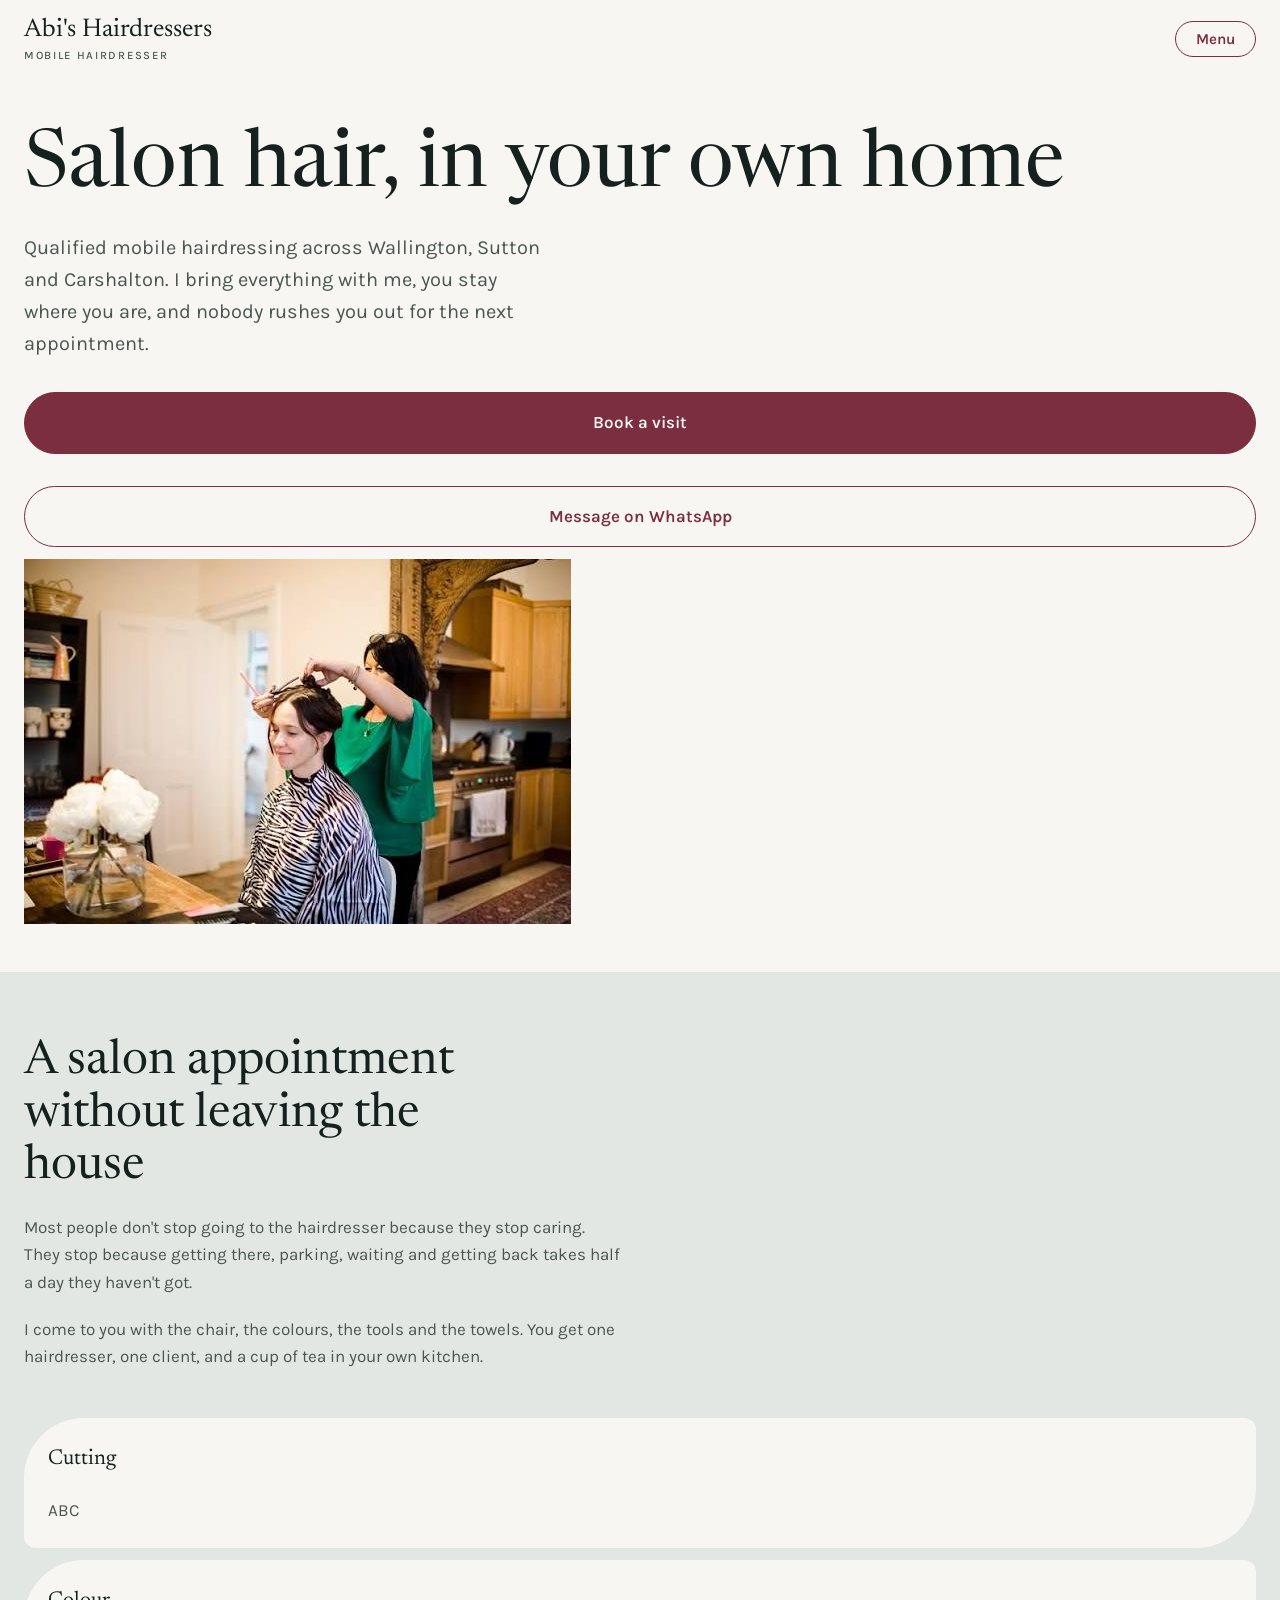
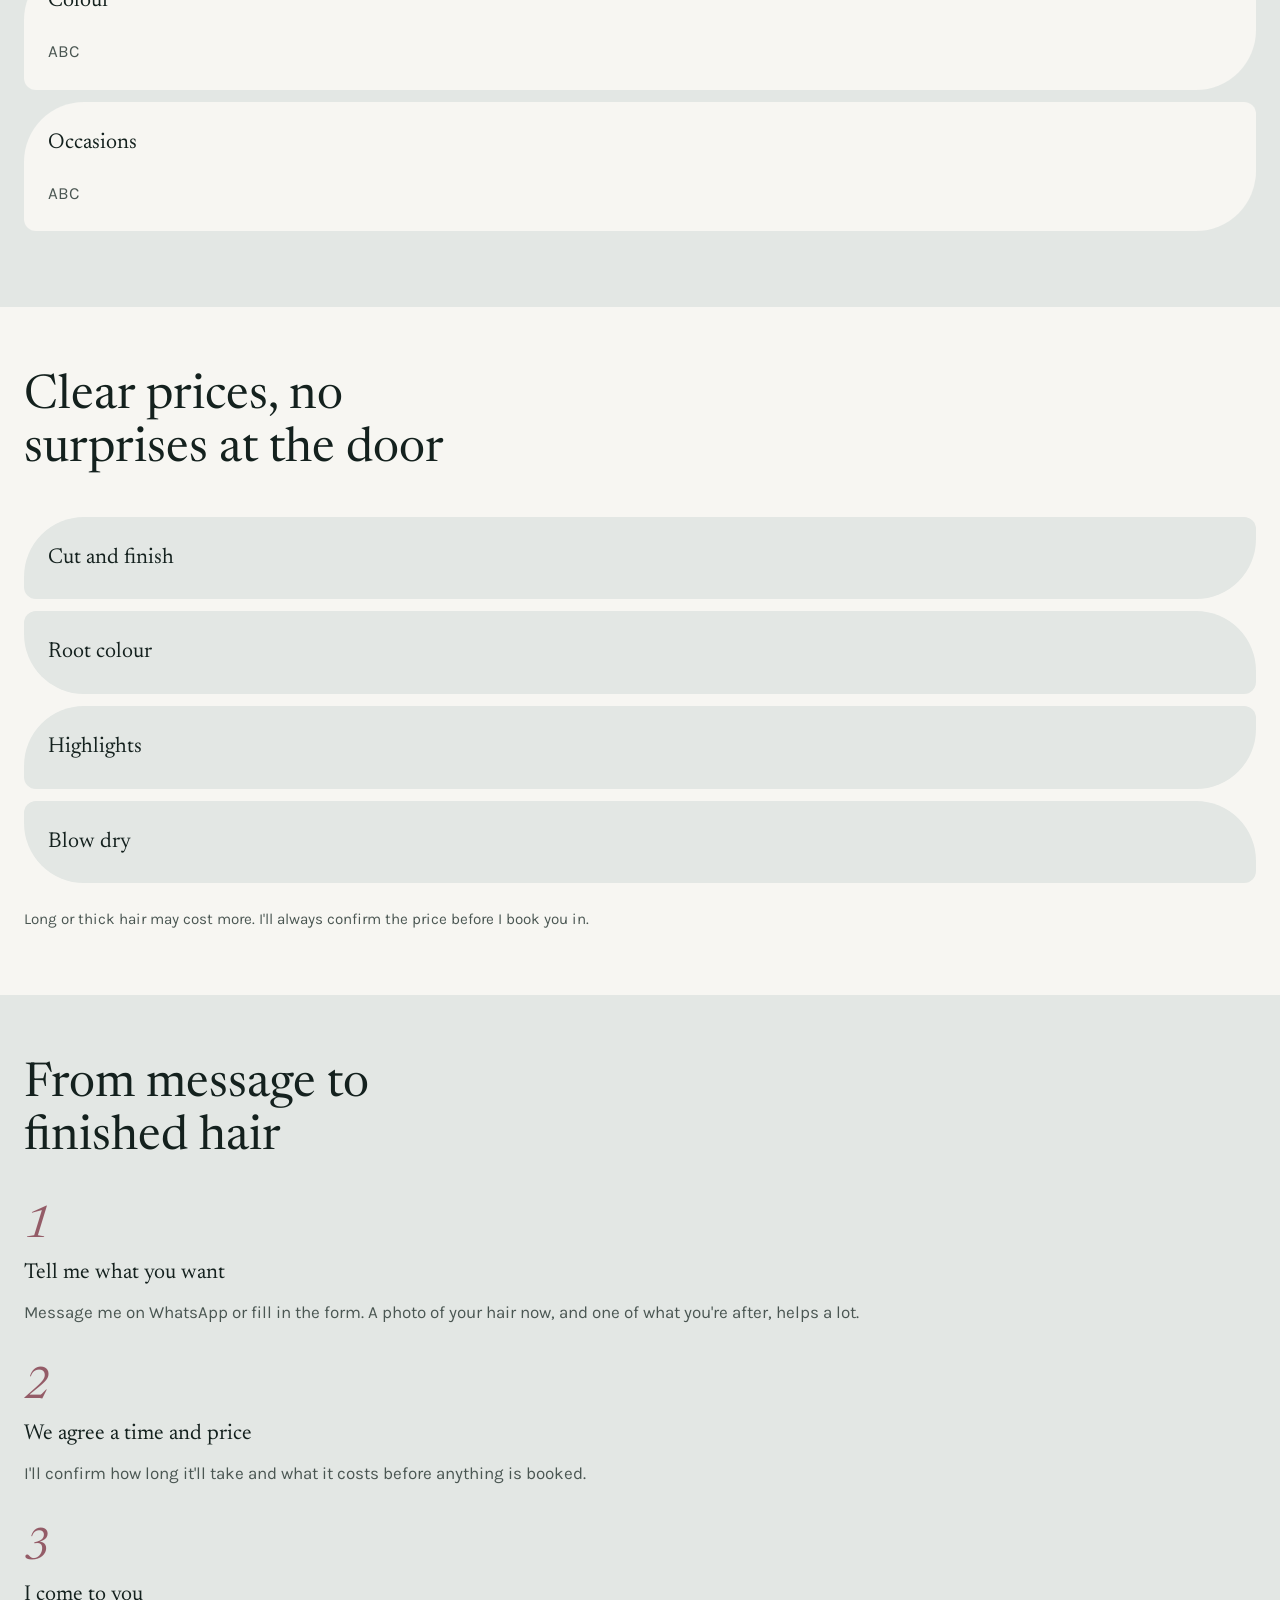
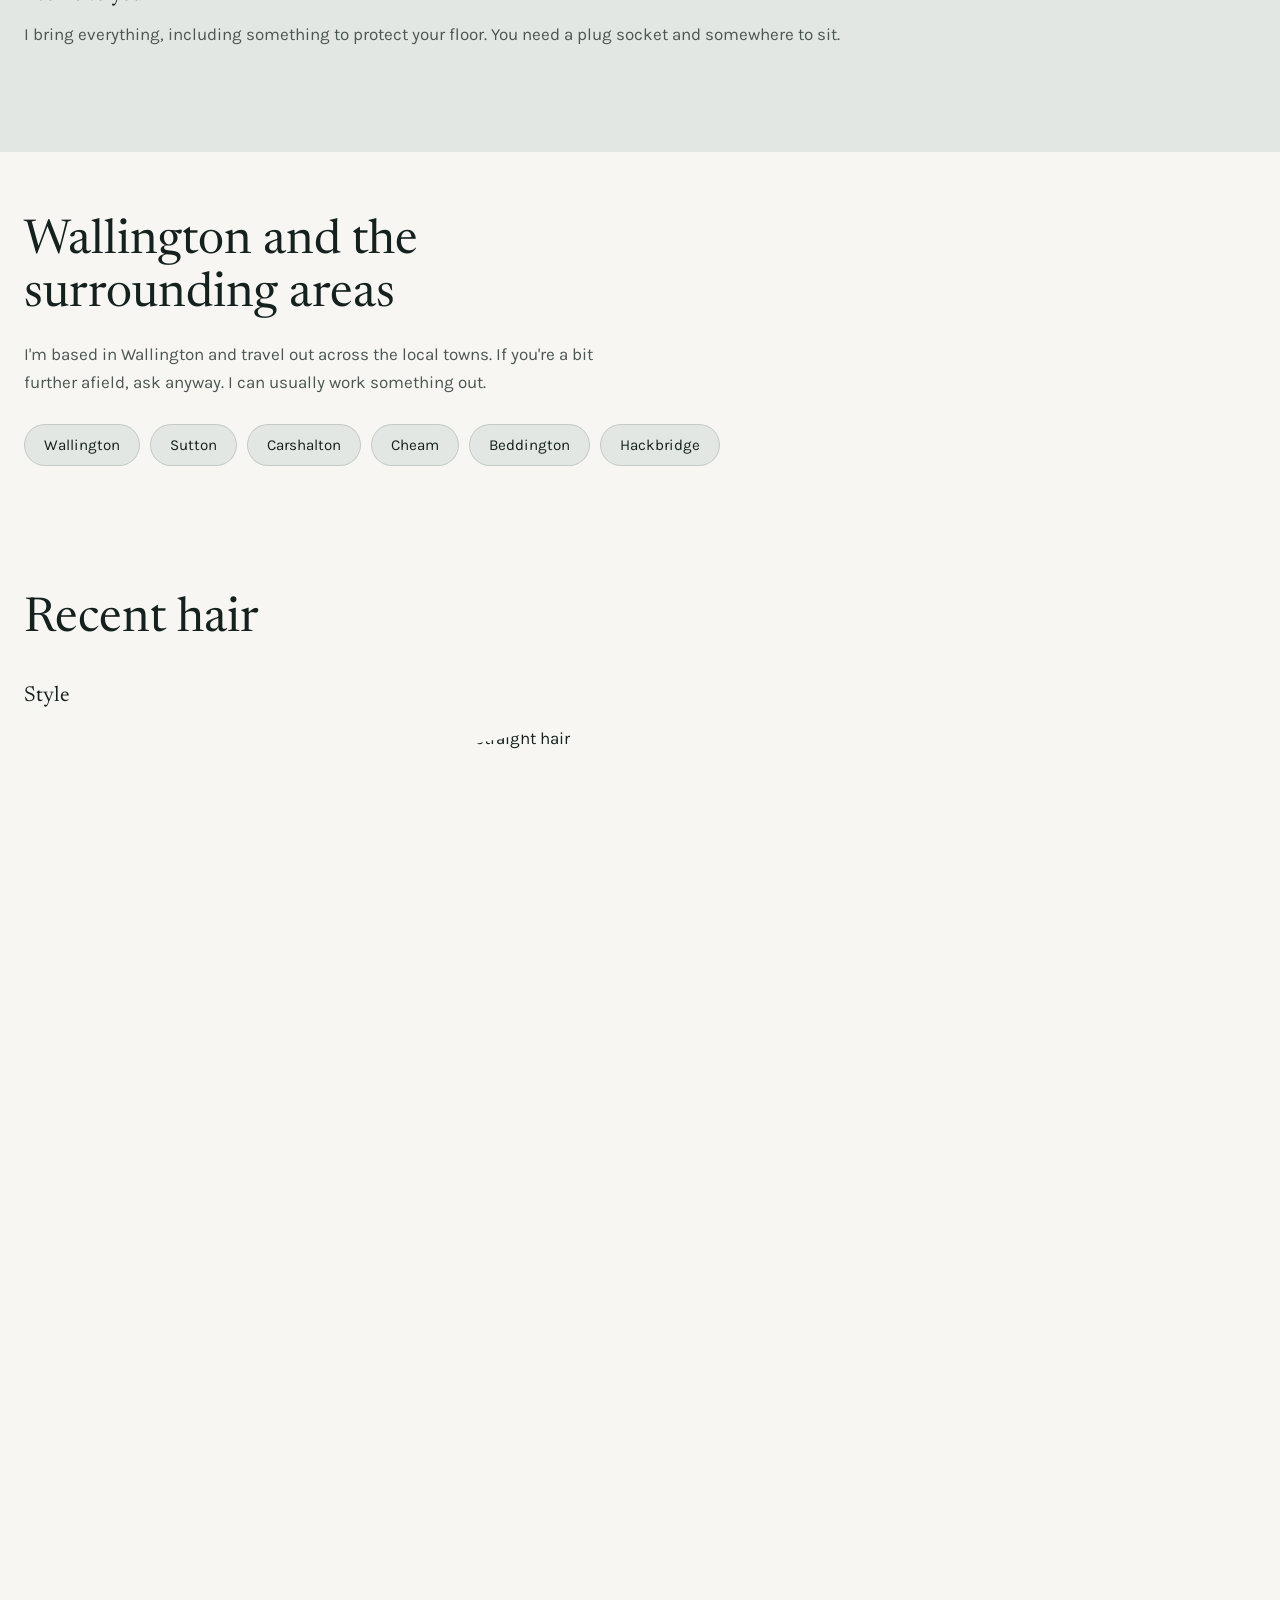
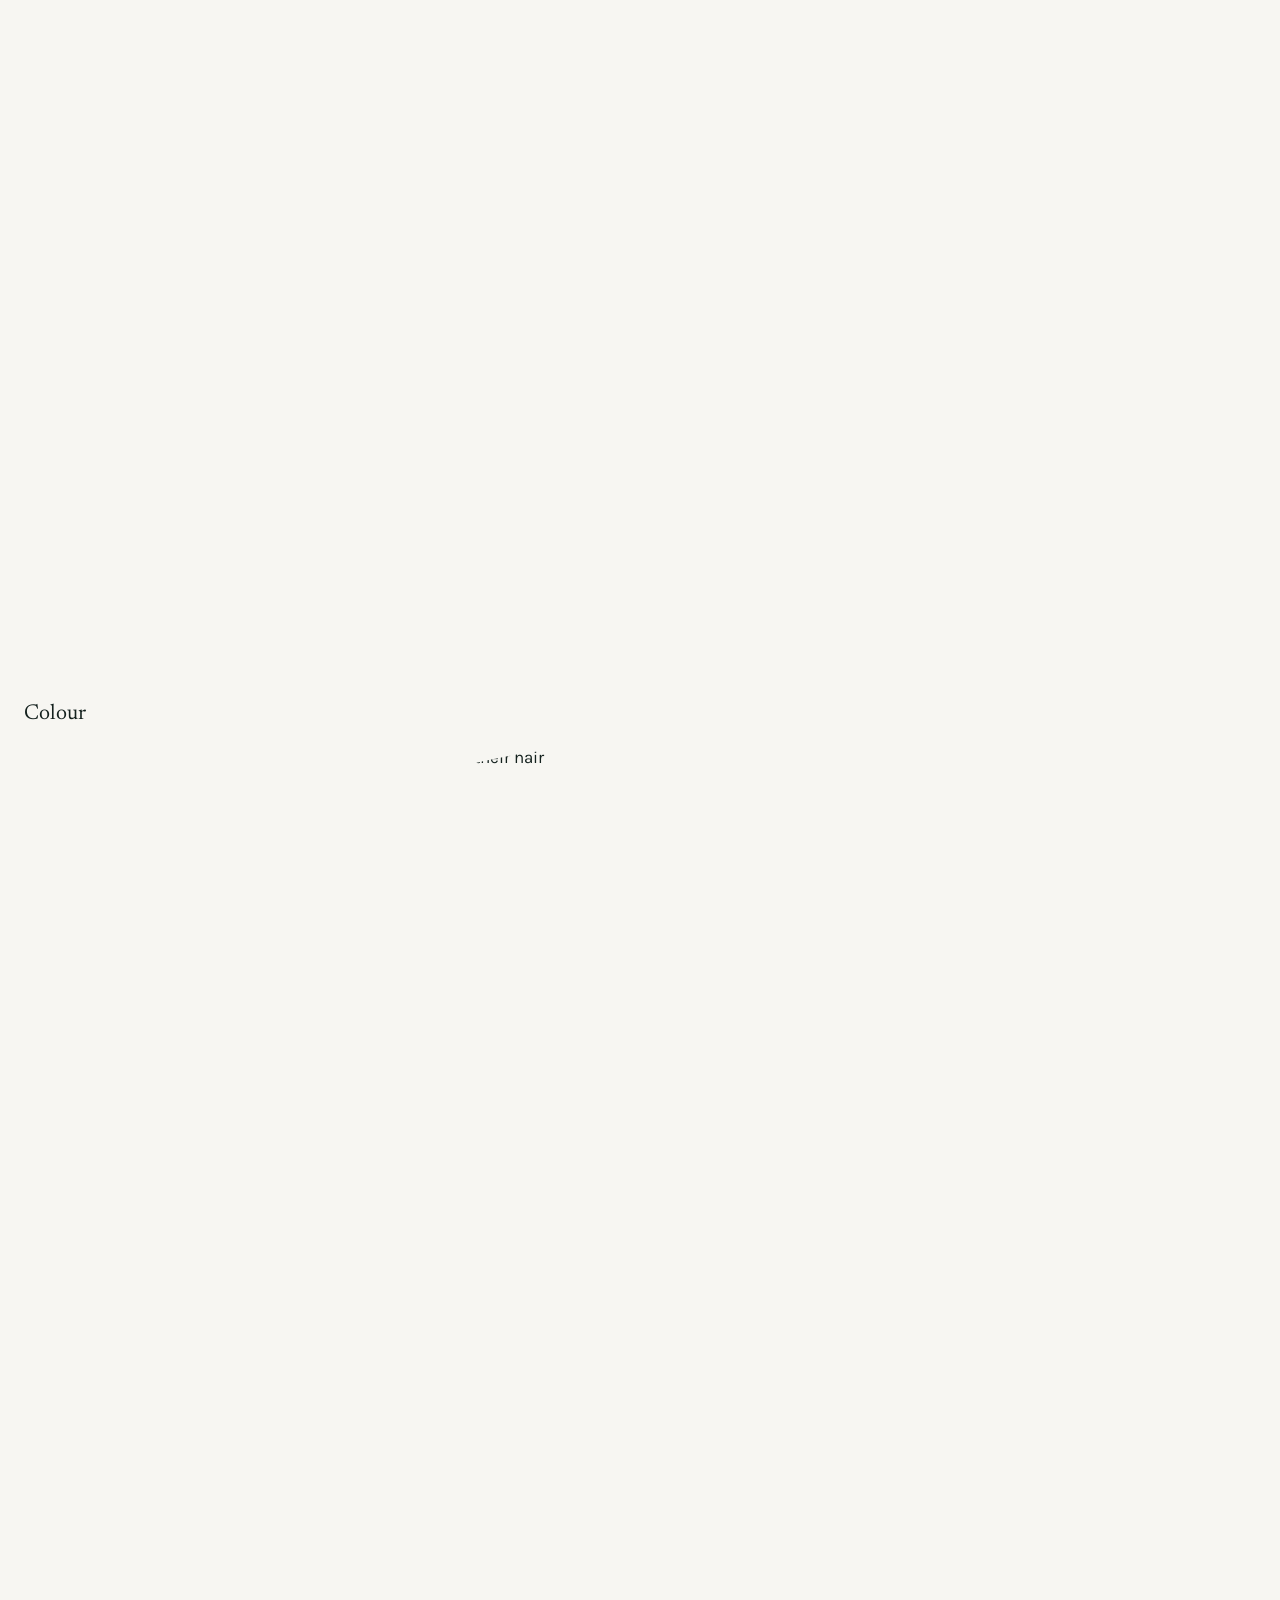
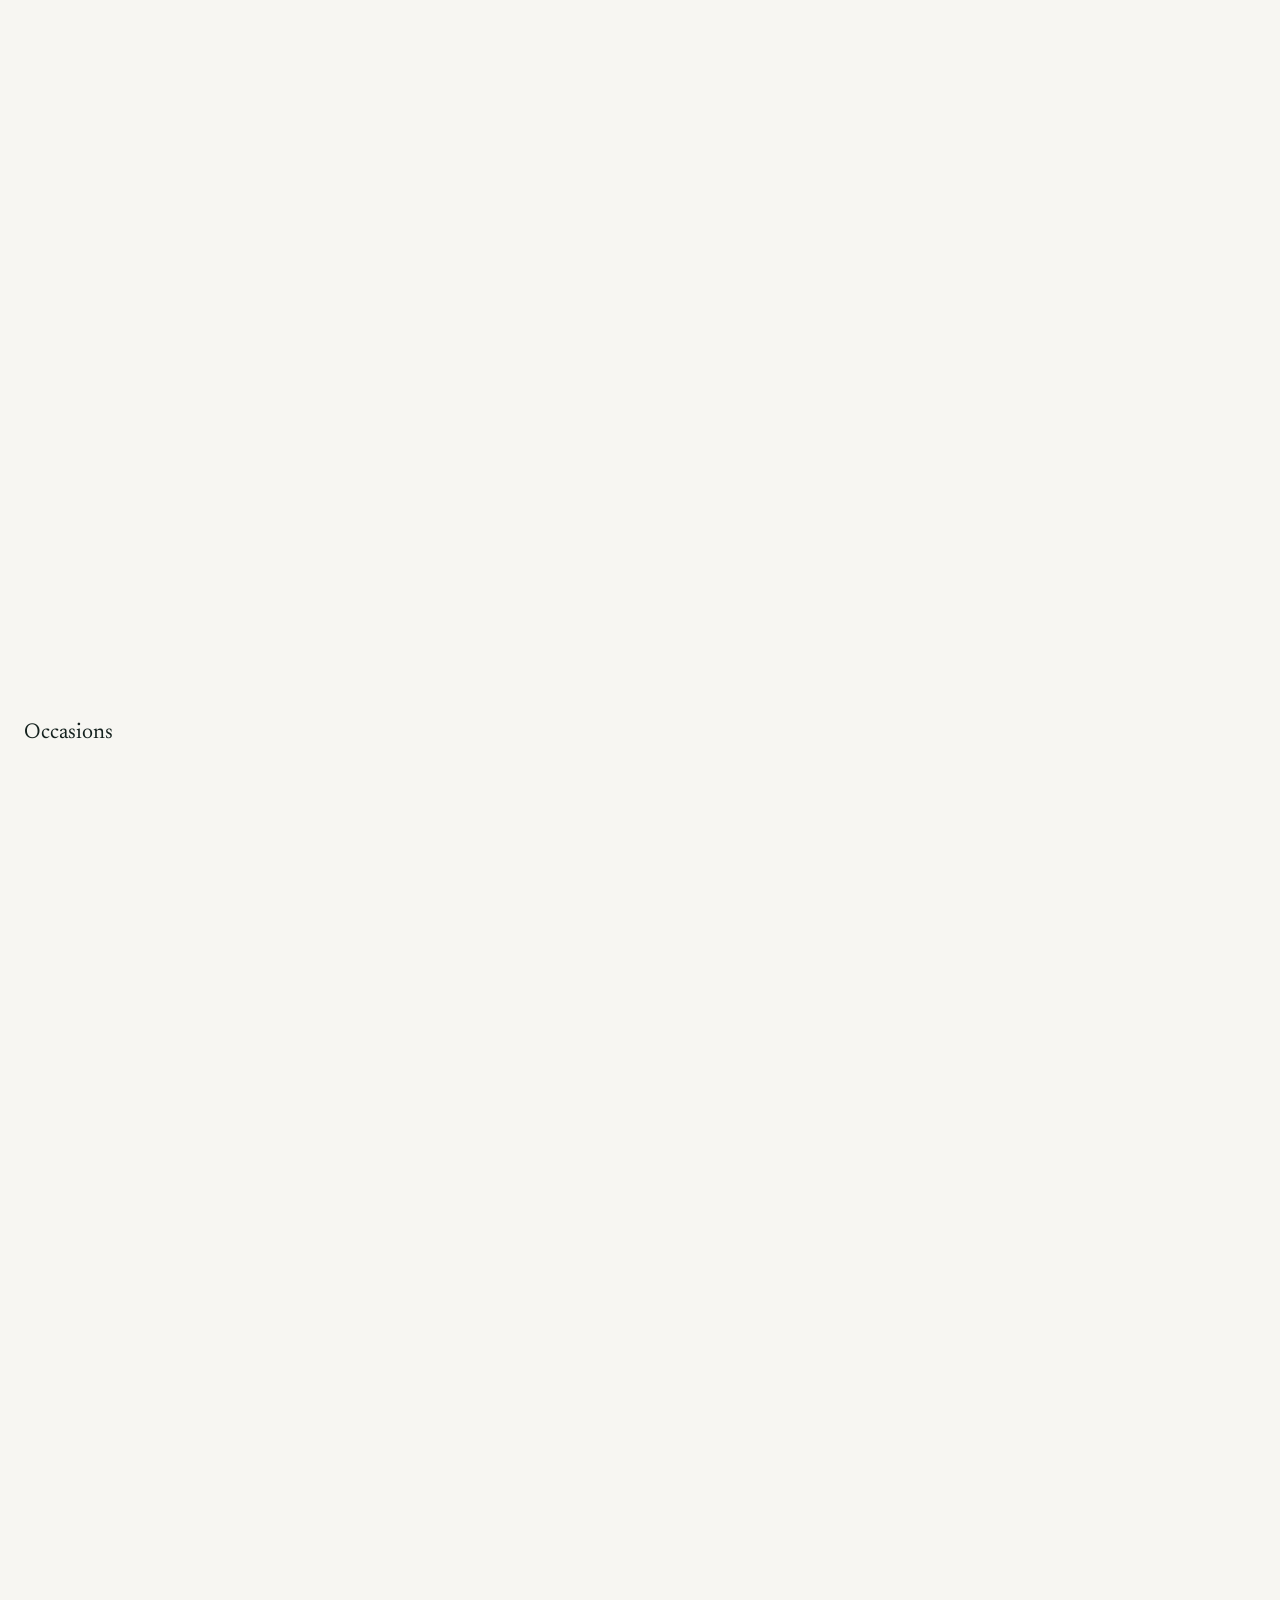
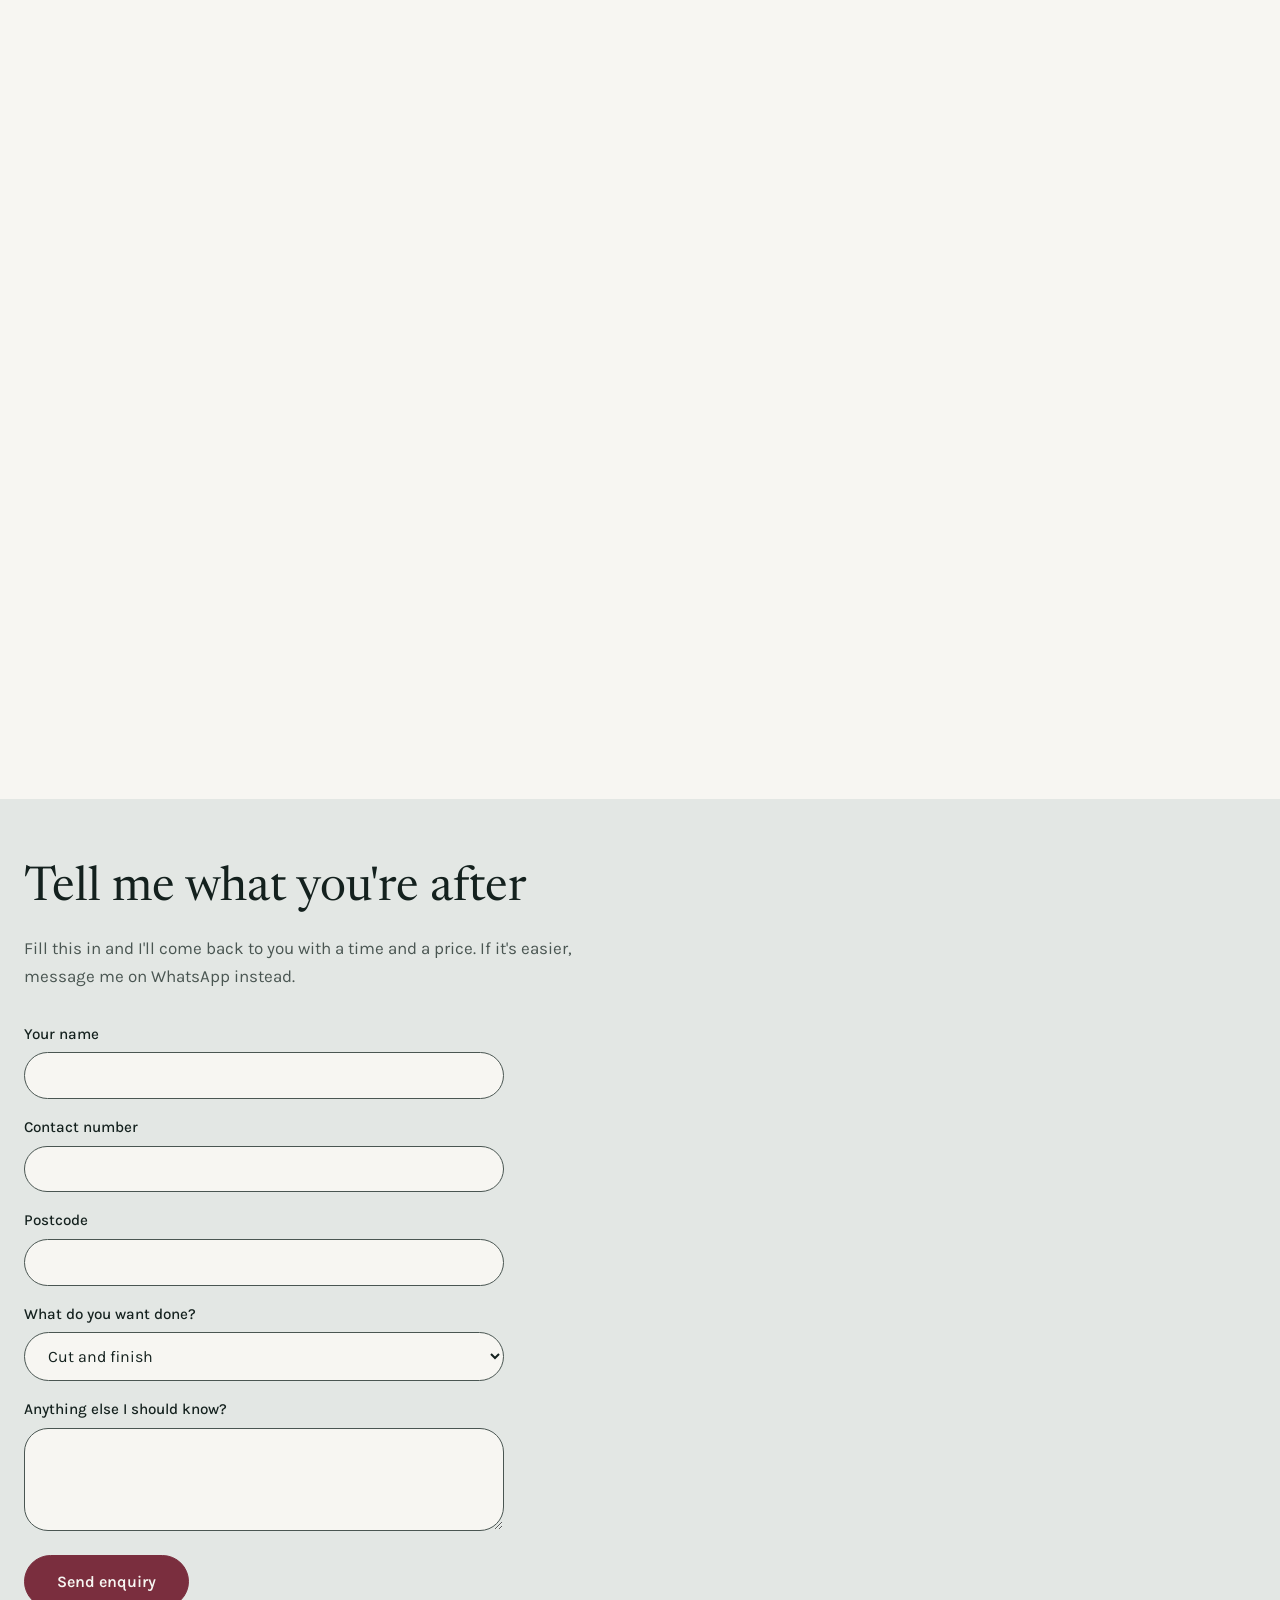
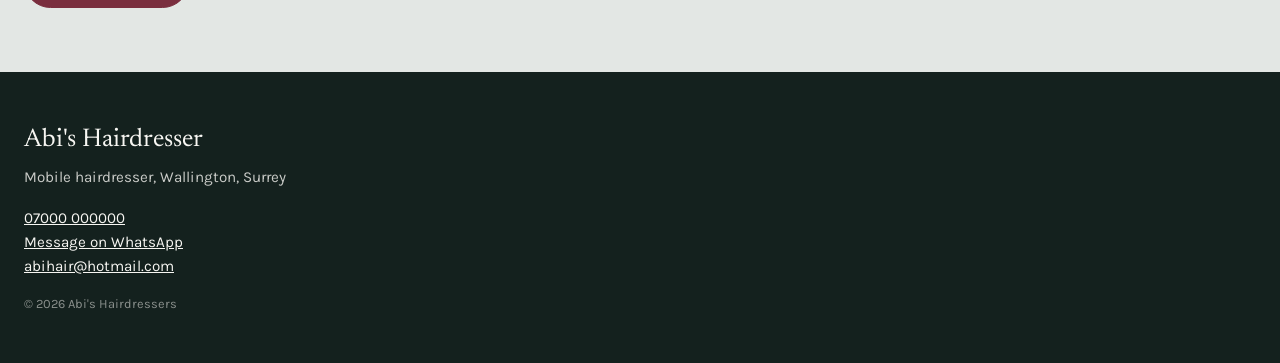
==== index.html @ f223dfb7 "Pic Test" ====
<!DOCTYPE html>
<html lang="en-GB">

<head>
    <meta charset="UTF-8">
    <meta name="viewport" content="width=device-width, initial-scale=1">
    <title>Mobile Hairdresser in Wallington & Sutton | Abi's Hairdressers</title>
    <meta name="description"
        content="Abi's Hairdressers, a local mobile hairdresser that covers Wallington, Sutton and the surrounding areas. Focusing on women's hair of all ages for all occasions">
    <link rel="preconnect" href="https://fonts.googleapis.com">
    <link rel="preconnect" href="https://fonts.gstatic.com" crossorigin>
    <link
        href="https://fonts.googleapis.com/css2?family=Newsreader:ital,opsz,wght@0,6..72,300;0,6..72,400;0,6..72,500;1,6..72,300&family=Karla:wght@400;500;600&display=swap"
        rel="stylesheet">
    <link rel="stylesheet" href="styles.css">

</head>

<body id="top">
    <a href="#main" class="dodgelink">Skip to content</a>
    <header>

        <a class="ahl" href="#top">Abi's Hairdressers <span>Mobile Hairdresser</span></a>

        <button id="menuBtn" aria-expanded="false" aria-controls="panel">Menu</button>

        <nav id="panel" aria-label="Main">
            <button id="closeBtn">Close</button>
            <ul>
                <li><a href="#what">What I do</a></li>
                <li><a href="#price">Price</a></li>
                <li><a href="#how">How it works</a></li>
                <li><a href="#area">Where I cover</a></li>
                <li><a href="#gallery">My work</a></li>
                <li><a href="#visit">Book a visit</a></li>
            </ul>
        </nav>



    </header>
    <main id="main">

        <section id="hero">
            <h1>Salon hair, in your own home</h1>
            <p>Qualified mobile hairdressing across Wallington, Sutton and Carshalton. I bring everything with me, you
                stay where you are, and nobody rushes you out for the next appointment.</p>

            <a class="btn visit" href="#visit">Book a visit</a>
            <a class="btn wa" href="https://wa.me/447000000000">Message on WhatsApp</a>

            <img src="abicut.jpeg.jfif" alt="abi cutting a young ladies hair for her birthday">
        </section>

        <section id="what">
            <h2>A salon appointment without leaving the house</h2>
            <p>Most people don't stop going to the hairdresser because they stop caring. They stop because getting
                there, parking, waiting and getting back takes half a day they haven't got.</p>
            <p>I come to you with the chair, the colours, the tools and the towels. You get one hairdresser, one client,
                and a cup of tea in your own kitchen.</p>

            <div class="trio">
                <div class="trioblock">
                    <h3>Cutting</h3>
                    <p>ABC</p>
                </div>

                <div class="trioblock">
                    <h3>Colour</h3>
                    <p>ABC</p>
                </div>

                <div class="trioblock">
                    <h3>Occasions</h3>
                    <p>ABC</p>
                </div>
            </div>
        </section>

        <section id="price">
            <h2>Clear prices, no surprises at the door</h2>

            <div class="services">
                <div class="service">
                    <h3>Cut and finish</h3>
                    <p class="descrip"></p>
                    <p class="cost"></p>
                </div>


                <div class="service">
                    <h3>Root colour</h3>
                    <p class="descrip"></p>
                    <p class="cost"></p>
                </div>

                <div class="service">
                    <h3>Highlights</h3>
                    <p class="descrip"></p>
                    <p class="cost"></p>
                </div>

                <div class="service">
                    <h3>Blow dry</h3>
                    <p class="descrip"></p>
                    <p class="cost"></p>
                </div>
            </div>

            <p>Long or thick hair may cost more. I'll always confirm the price before I book you in.</p>
        </section>

        <section id="how">
            <h2>From message to finished hair</h2>

            <div class="process">
                <div class="step">
                    <span class="stepnum">1</span>
                    <h3>Tell me what you want</h3>
                    <p>Message me on WhatsApp or fill in the form. A photo of your hair now, and one of what you're
                        after, helps a lot.</p>
                </div>

                <div class="step">
                    <span class="stepnum">2</span>
                    <h3>We agree a time and price</h3>
                    <p>I'll confirm how long it'll take and what it costs before anything is booked.</p>
                </div>

                <div class="step">
                    <span class="stepnum">3</span>
                    <h3>I come to you</h3>
                    <p>I bring everything, including something to protect your floor. You need a plug socket and
                        somewhere to sit.</p>
                </div>
            </div>

        </section>

        <section id="area">
            <h2>Wallington and the surrounding areas</h2>
            <p>I'm based in Wallington and travel out across the local towns. If you're a bit further afield, ask
                anyway. I can usually work something out.</p>
            <ul class="towns">
                <li>Wallington</li>
                <li>Sutton</li>
                <li>Carshalton</li>
                <li>Cheam</li>
                <li>Beddington</li>
                <li>Hackbridge</li>
            </ul>
        </section>

        <section id="gallery">
            <h2>Recent hair</h2>

            <div class="hair">
                <div class="hairtype">
                    <h3>Style</h3>
                    <img src="style.jfif" alt="recent hair styles Abi has done, including curls, bob and straight hair">
                </div>

                <div class="hairtype">
                    <h3>Colour</h3>
                    <img src="colour1.jpg" alt="One of Abi's clients, a brunette with blonde highlights in their hair">
                </div>

                <div class="hairtype">
                    <h3>Occasions</h3>
                    <img src="occasions.jfif" alt="A blonde lady with her hair plaited for her wedding day">
                </div>

            </div>
        </section>



        <section id="visit">
            <h2>Tell me what you're after</h2>
            <p>Fill this in and I'll come back to you with a time and a price. If it's easier, message me on WhatsApp
                instead.</p>

            <form name="enquiry" method="POST" data-netlify="true">
                <label for="name">Your name</label>
                <input type="text" id="name" name="name" required>

                <label for="phone">Contact number</label>
                <input type="tel" id="phone" name="phone" required>

                <label for="postcode">Postcode</label>
                <input type="text" id="postcode" name="postcode" required>

                <label for="service">What do you want done?</label>
                <select id="service" name="service">
                    <option>Cut and finish</option>
                    <option>Colour</option>
                    <option>Highlights</option>
                    <option>Blow dry</option>
                    <option>Something else</option>
                </select>

                <label for="message">Anything else I should know?</label>
                <textarea id="message" name="message" rows="4"></textarea>

                <button type="submit">Send enquiry</button>
            </form>
        </section>

    </main>


    <footer>
        <p class="foot">Abi's Hairdresser</p>
        <p>Mobile hairdresser, Wallington, Surrey</p>

        <p>
            <a href="tel:+447000000000">07000 000000</a><br>
            <a href="https://wa.me/447000000000">Message on WhatsApp</a><br>
            <a href="mailto:abihair@hotmail.com">abihair@hotmail.com</a>
        </p>

        <p class="copyright">&copy; 2026 Abi's Hairdressers</p>
    </footer>
    <script src="script.js"></script>
</body>

</html>
---- styles.css ----
:root {
    --mineral: #E3E7E4;
    --bone: #F7F6F2;
    --ink: #14211E;
    --ink-soft: #4A5652;
    --wine: #7A2E3E;
    --wine-deep: #5E1F2D;
    --f-display: "Newsreader", Georgia, serif;
    --f-ui: "Karla", system-ui, sans-serif;
}

* {
    margin: 0;
    padding: 0;
    box-sizing: border-box;
}

body {
    background: var(--mineral);
    color: var(--ink);
    font-family: var(--f-ui);
    font-size: 17px;
    line-height: 1.6;
}

img {
    display: block;
    max-width: 100%;
}

h1 {
    font-family: var(--f-display);
    font-size: clamp(2.5rem, 8vw, 5rem);
    line-height: 1.03;
    font-weight: 400;
}

#hero {
    padding: 3rem 1.5rem;
    background: var(--bone);
}

#hero p {
    color: var(--ink-soft);
    font-size: clamp(1.05rem, 2vw, 1.25rem);
    max-width: 44ch;
    margin-top: 1.5rem;
}

.visit {
    background: var(--wine);
    color: var(--bone);
}

.wa {
    color: var(--wine);
}

header {
    position: sticky;
    top: 0;
    padding: 1rem 1.5rem;
    background: var(--bone);
    z-index: 10;
    display:flex;
    align-items: center;
    gap: 1rem;
    justify-content: space-between;
}

.ahl {
    font-family: var(--f-display);
    font-size: clamp(1.25rem, 4vw, 1.6rem);
    font-weight: 400;
    line-height: 1.1;
    color: var(--ink);
    text-decoration: none;
}

.ahl span {
    text-transform: uppercase;
    font-size: 0.7rem;
    font-family: var(--f-ui);
    font-weight: 500;
    letter-spacing: 0.15em;
    display: block;
    color: var(--ink-soft);
    margin-top: 0.35rem;
}

nav a {
    display: block;
    padding: 0.65rem 0;
    font-family: var(--f-display);
    font-size: clamp(1.6rem, 7vw, 2.2rem);
    line-height: 1.2;
    color: var(--bone);
    text-decoration: none;
}

nav ul {
    list-style: none;
}

#menuBtn {
    font-family: var(--f-ui);
    font-size: 0.95rem;
    font-weight: 600;
    color: var(--wine);
    background: none;
    border: 1.5px solid var(--wine);
    border-radius: 999px;
    padding: 0.5rem 1.25rem;
    cursor: pointer;
}

#panel {
    position: fixed;
    top: 0;
    right: 0;
    bottom: 0;
    width: min(320px, 85%);
    z-index: 20;
    padding: 6rem 2rem 2rem;
    background: var(--ink);
    border-radius: 120px 0 0 120px;
    transform: translateX(100%);
    transition: transform 0.4s ease;
}

#panel.showing {
    transform: translateX(0);
}

.dodgelink {
    position: absolute;
    top: 0;
    left: 0;
    z-index: 30;
    padding: 0.75rem 1.25rem;
    background: var(--ink);
    color: var(--bone);
    text-decoration: none;
    font-weight: 600;
    transform: translateY(-150%);
}

.dodgelink:focus {
    transform: translateY(0);
}

#closeBtn {
    position: absolute;
    top:1.5rem;
    right: 2rem;
    font-family: var(--f-ui);
    font-size: 0.9rem;
    font-weight: 600;
    color: var(--bone);
    background: none;
    border: 1px solid rgba(247, 246, 242, 0.4);
    border-radius: 999px;
    padding: 0.5rem 1.1rem;
    cursor: pointer;
}

#what, #price, #how, #area, #visit, #thanks, #gallery {
    padding: 4rem 1.5rem;
}

h2 {
    font-family: var(--f-display);
    font-size: clamp(1.9rem, 5vw, 3rem);
    font-weight: 400;
    line-height: 1.1;
    max-width: 18ch;
}

#what {
    background: var(--mineral);
}

#what p, #visit > p {
    color: var(--ink-soft);
    max-width: 60ch;
    margin-top: 1.25rem;
}

.trio {
    margin-top: 3rem;
}

h3 {
    font-family: var(--f-display);
    font-size: 1.35rem;
    font-weight: 400;
}

#price {
    background: var(--bone);
}

.services {
    margin-top: 2.5rem;
}

.service {
    background: var(--mineral);
}

.trioblock {
    background: var(--bone);
}

.service, .trioblock {
    padding: 1.5rem;
    margin-bottom: 0.75rem;
    border-radius: 60px 12px 60px 12px;
}

.service:nth-child(even) {
    border-radius: 12px 60px 12px 60px;
}

.descrip {
    color: var(--ink-soft);
    font-size: 1rem;
}

.cost {
    font-family: var(--f-display);
    font-size: 1.4rem;
    color: var(--wine);
}

#price > p {
    margin-top: 1.5rem;
    font-size: 0.95rem;
    color: var(--ink-soft);
}

.process {
    margin-top: 2.5rem;
}

.step {
    margin-bottom: 2.5rem;
}

.stepnum {
    display: block;
    font-family: var(--f-display);
    font-style: italic;
    font-size: 2.8rem;
    line-height: 1;
    color: var(--wine);
    opacity: 0.75;
}

.step p {
    color: var(--ink-soft);
    margin-top: 0.5rem;
}

.step h3 {
    margin-top: 0.4rem;
}

#area { 
    background: var(--bone);
}

#area p {
    color: var(--ink-soft);
    max-width: 60ch;
    margin-top: 1.25rem;
}

.towns {
    display: flex;
    flex-wrap: wrap;
    gap: 0.6rem;
    list-style: none;
    margin-top: 1.75rem;
}

.towns li {
    padding: 0.5rem 1.2rem;
    background: var(--mineral);
    border: 1px solid rgba(20, 33, 30, 0.14);
    border-radius: 999px;
    font-size: 0.95rem;
}

form {
    display: flex;
    flex-direction: column;
    gap: 1rem;
    max-width: 30rem;
    margin-top: 2rem;
}

label {
    font-size: 0.95rem;
    font-weight: 500;
    margin-bottom: -0.6rem;
}

input, select, textarea {
    font-family: var(--f-ui);
    font-size: 1rem;
    color: var(--ink);
    background: var(--bone);
    border: 1px solid var(--ink-soft);
    border-radius: 999px;
    padding: 0.8rem 1.2rem;
}

textarea {
    border-radius: 24px;
    resize: vertical;
}

form button {
    font-family: var(--f-ui);
    font-size: 1rem;
    font-weight: 600;
    color: var(--bone);
    background: var(--wine);
    border: 1.5px solid var(--wine);
    border-radius: 999px;
    padding: 1rem 2rem;
    margin-top: 0.5rem;
    cursor: pointer;
    align-self:start;
}

.btn {
    border-radius: 999px;
    border: 1.5px solid var(--wine);
    padding: 1rem 2rem;
    text-decoration: none;
    display: block;
    text-align: center;
    font-weight: 600;
    margin-top: 2rem;
    margin-bottom: 0.75rem;
}

#thanks {
    background: var(--bone);
}

footer {
    padding: 3rem 1.5rem;
    background: var(--ink);
    color: rgba(247, 246, 242, 0.8);
    font-size: 0.95rem;
}

footer a {
    color: var(--bone);
}

footer p {
    margin-bottom: 1rem;
}

.foot {
    font-family: var(--f-display);
    font-size: 1.6rem;
    color: var(--bone);
    margin-bottom: 0.25rem;
}

.copyright {
    font-size: 0.8rem;
    opacity: 0.65;
    margin-bottom: 0;
}

#gallery {
    background: var(--bone);
}

.hair {
    margin-top: 2rem;
}

.hairtype {
    margin-bottom: 2rem;
}

.hairtype h3 {
    margin-bottom: 0.75rem;
}

.hairtype img {
    width: 100%;
    aspect-ratio: 4/5;
    object-fit: cover;
    border-radius: 50% 50% 14px 14px / 34% 34% 14px 14px;
}
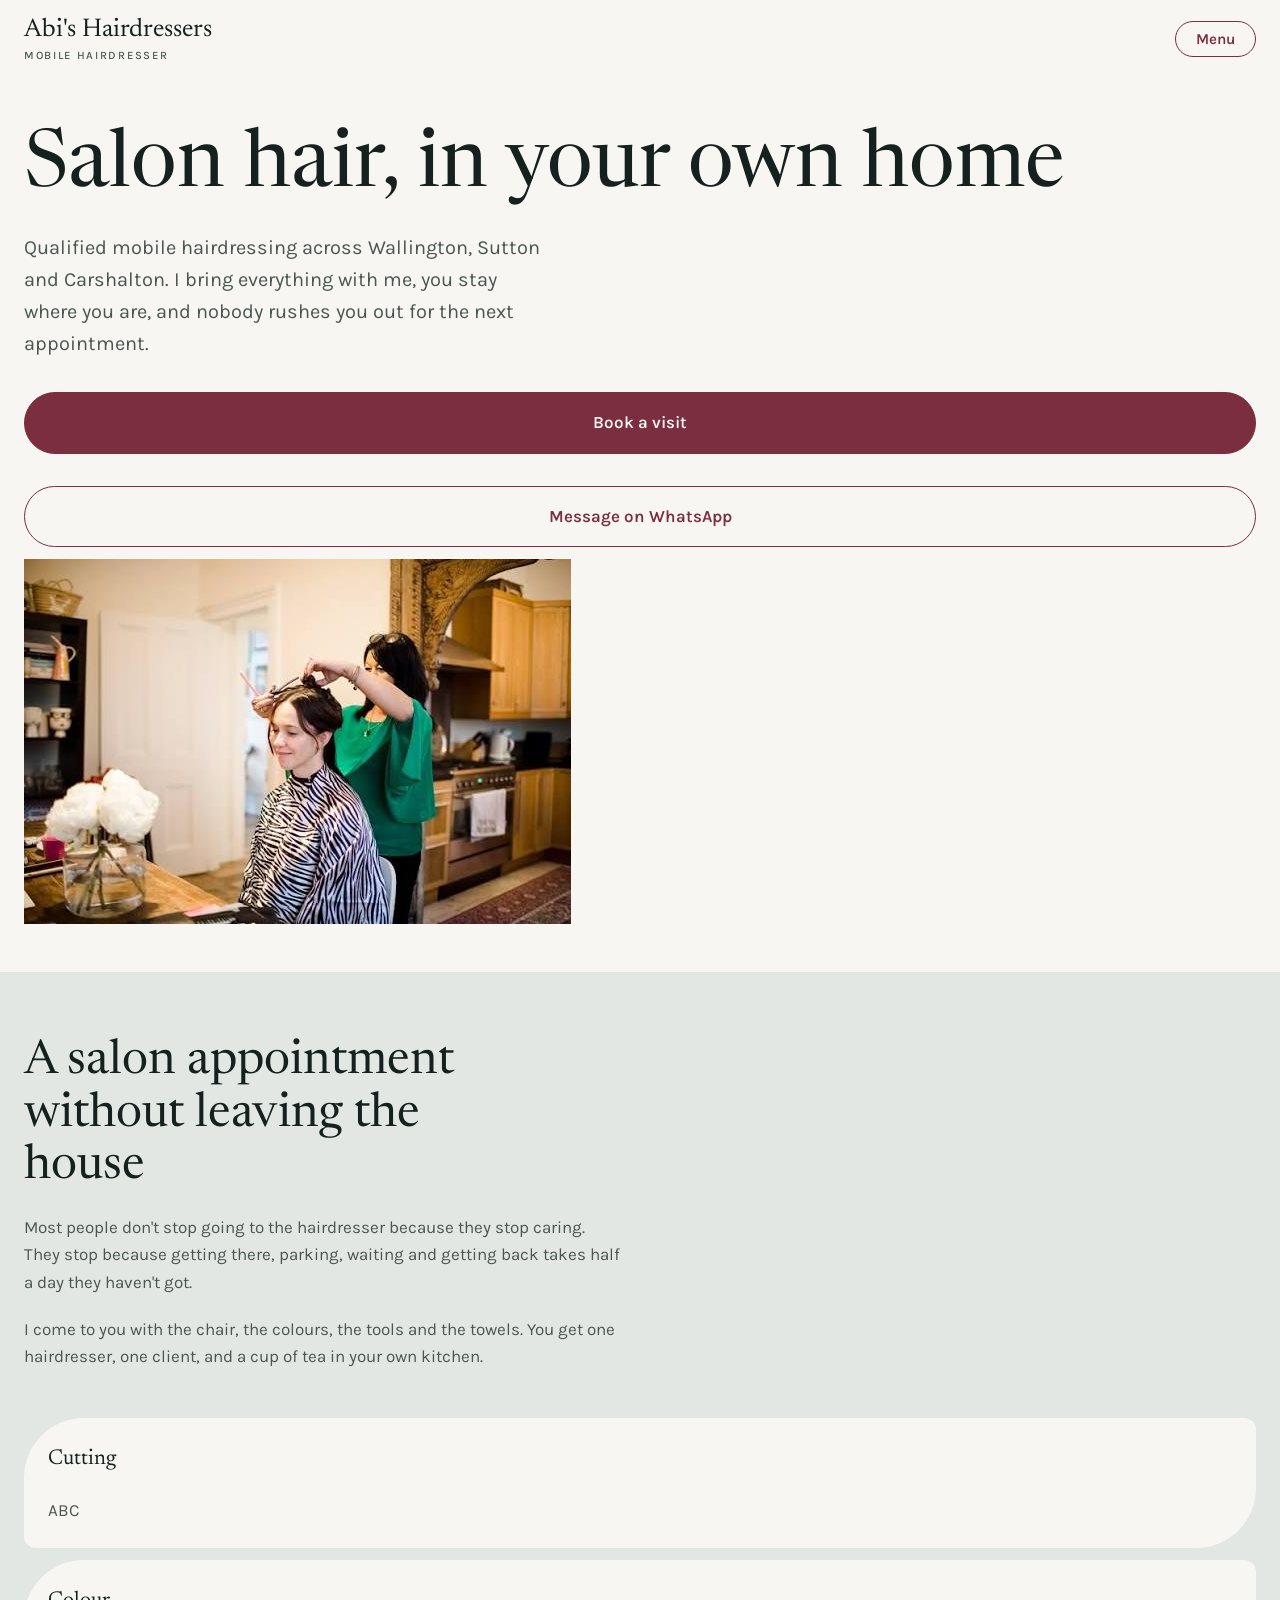
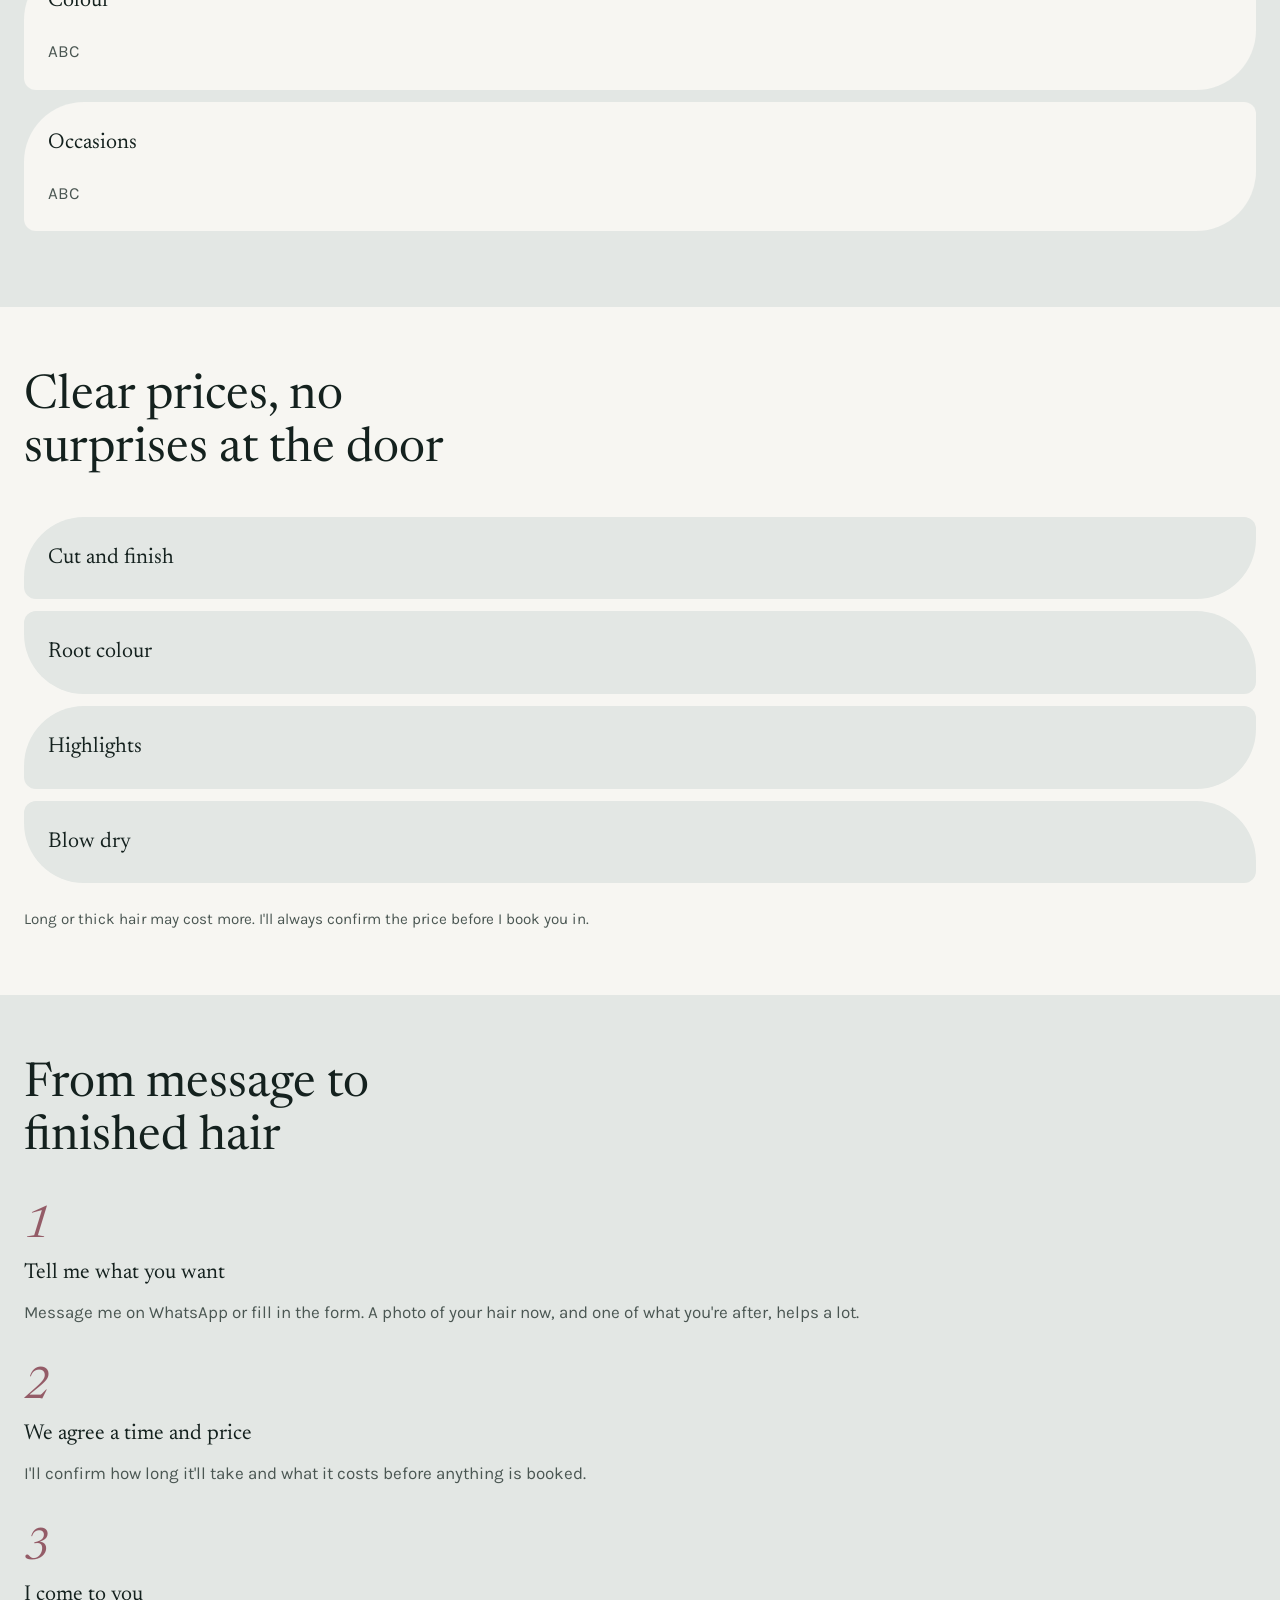
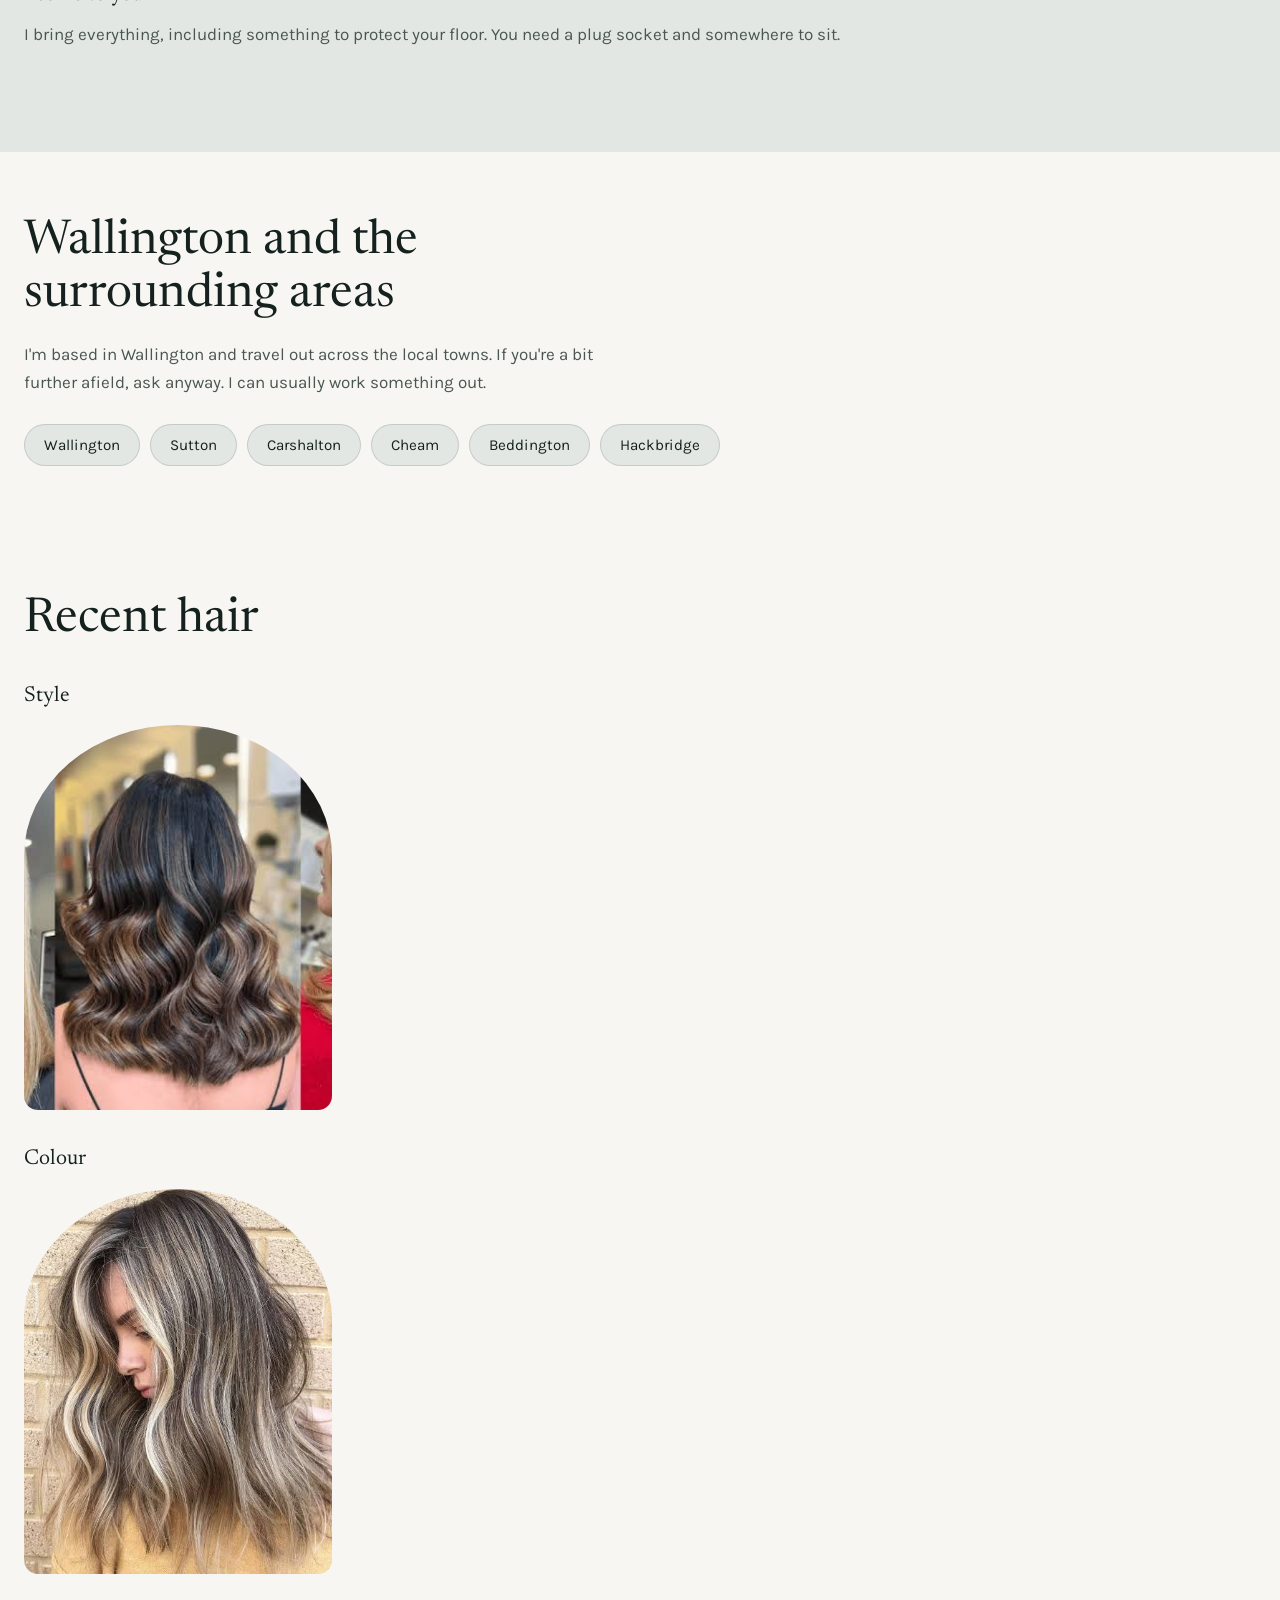
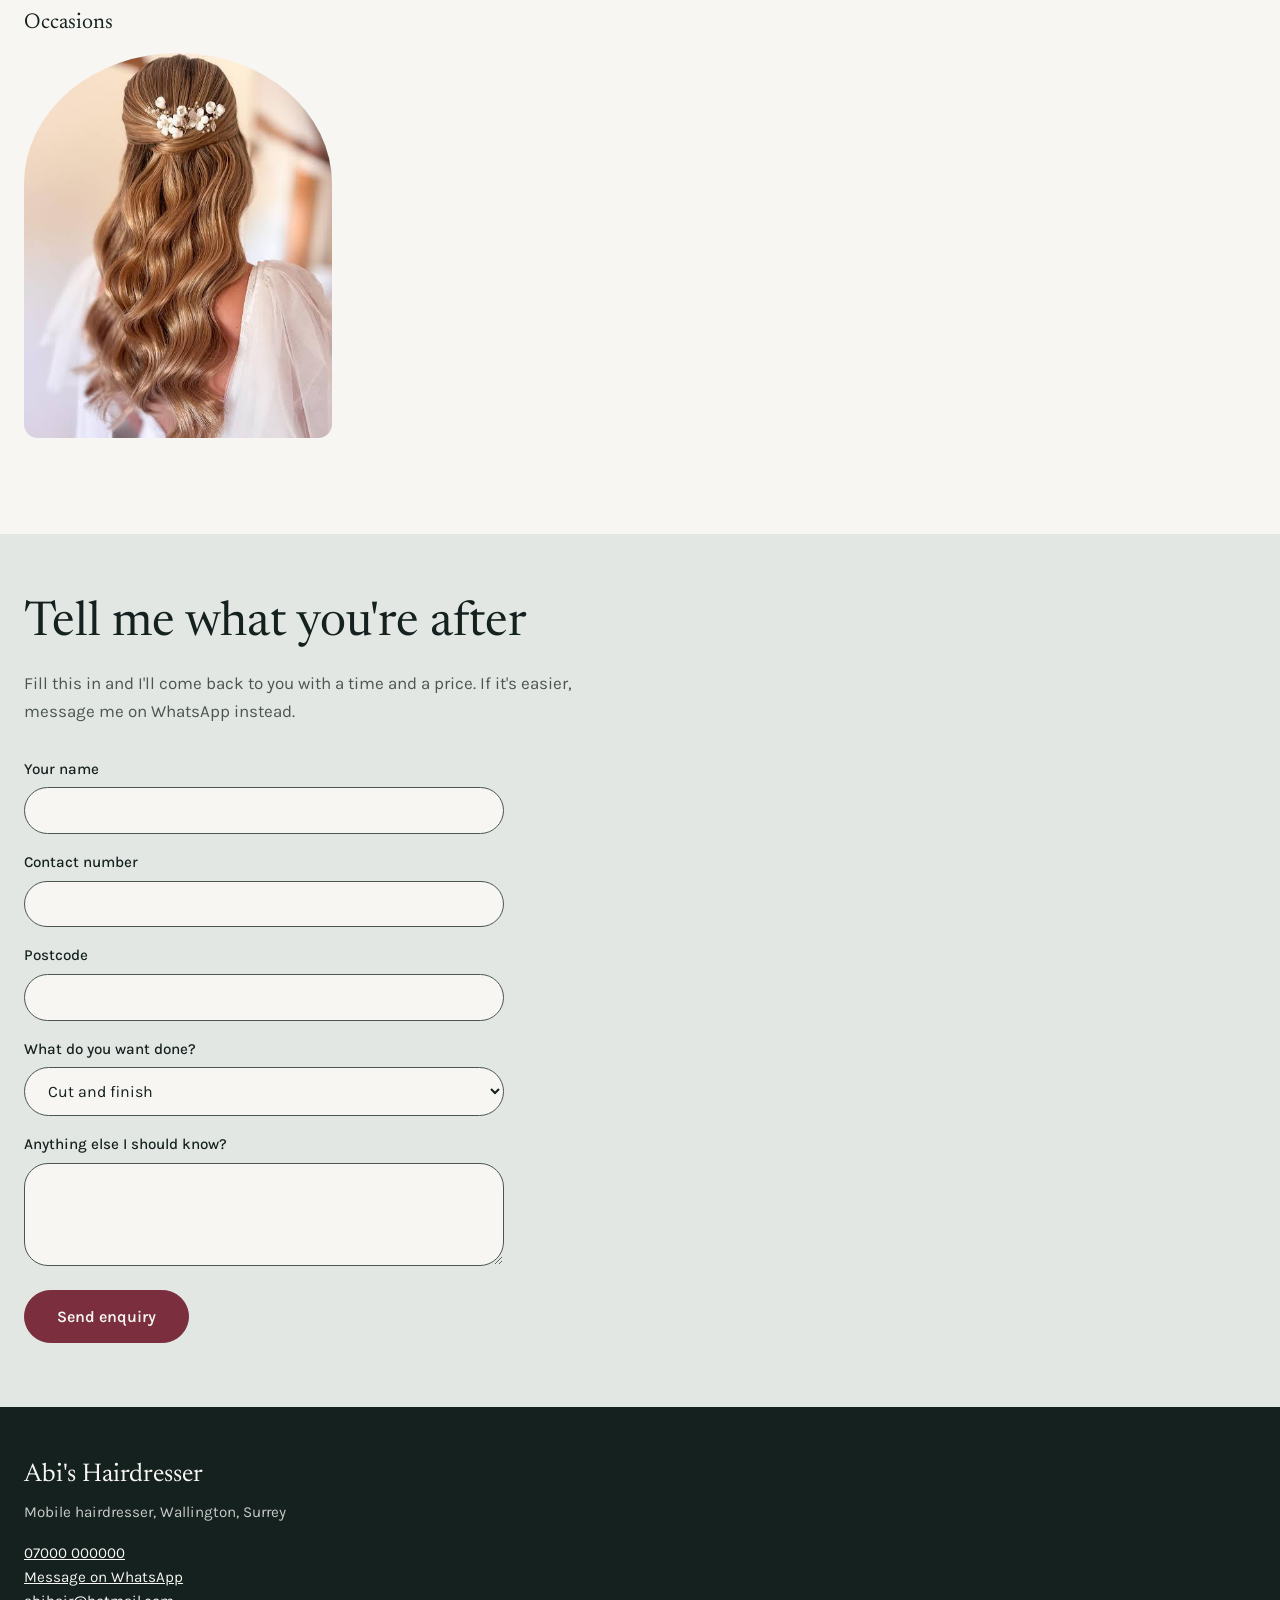
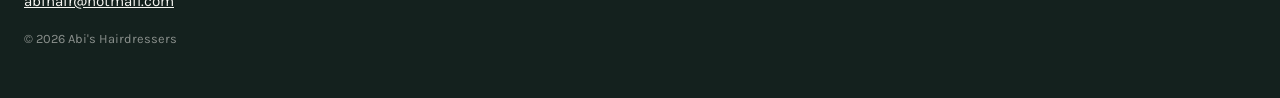
==== commit a910df56: "Pic Size" ====
--- a/index.html
+++ b/index.html
@@ -162,7 +162,7 @@
 
                 <div class="hairtype">
                     <h3>Colour</h3>
-                    <img src="colour1.jpg" alt="One of Abi's clients, a brunette with blonde highlights in their hair">
+                    <img src="colour.jfif" alt="One of Abi's clients, a brunette with blonde highlights in their hair">
                 </div>
 
                 <div class="hairtype">
--- a/styles.css
+++ b/styles.css
@@ -396,7 +396,7 @@
 }
 
 .hairtype img {
-    width: 100%;
+    width: 25%;
     aspect-ratio: 4/5;
     object-fit: cover;
     border-radius: 50% 50% 14px 14px / 34% 34% 14px 14px;
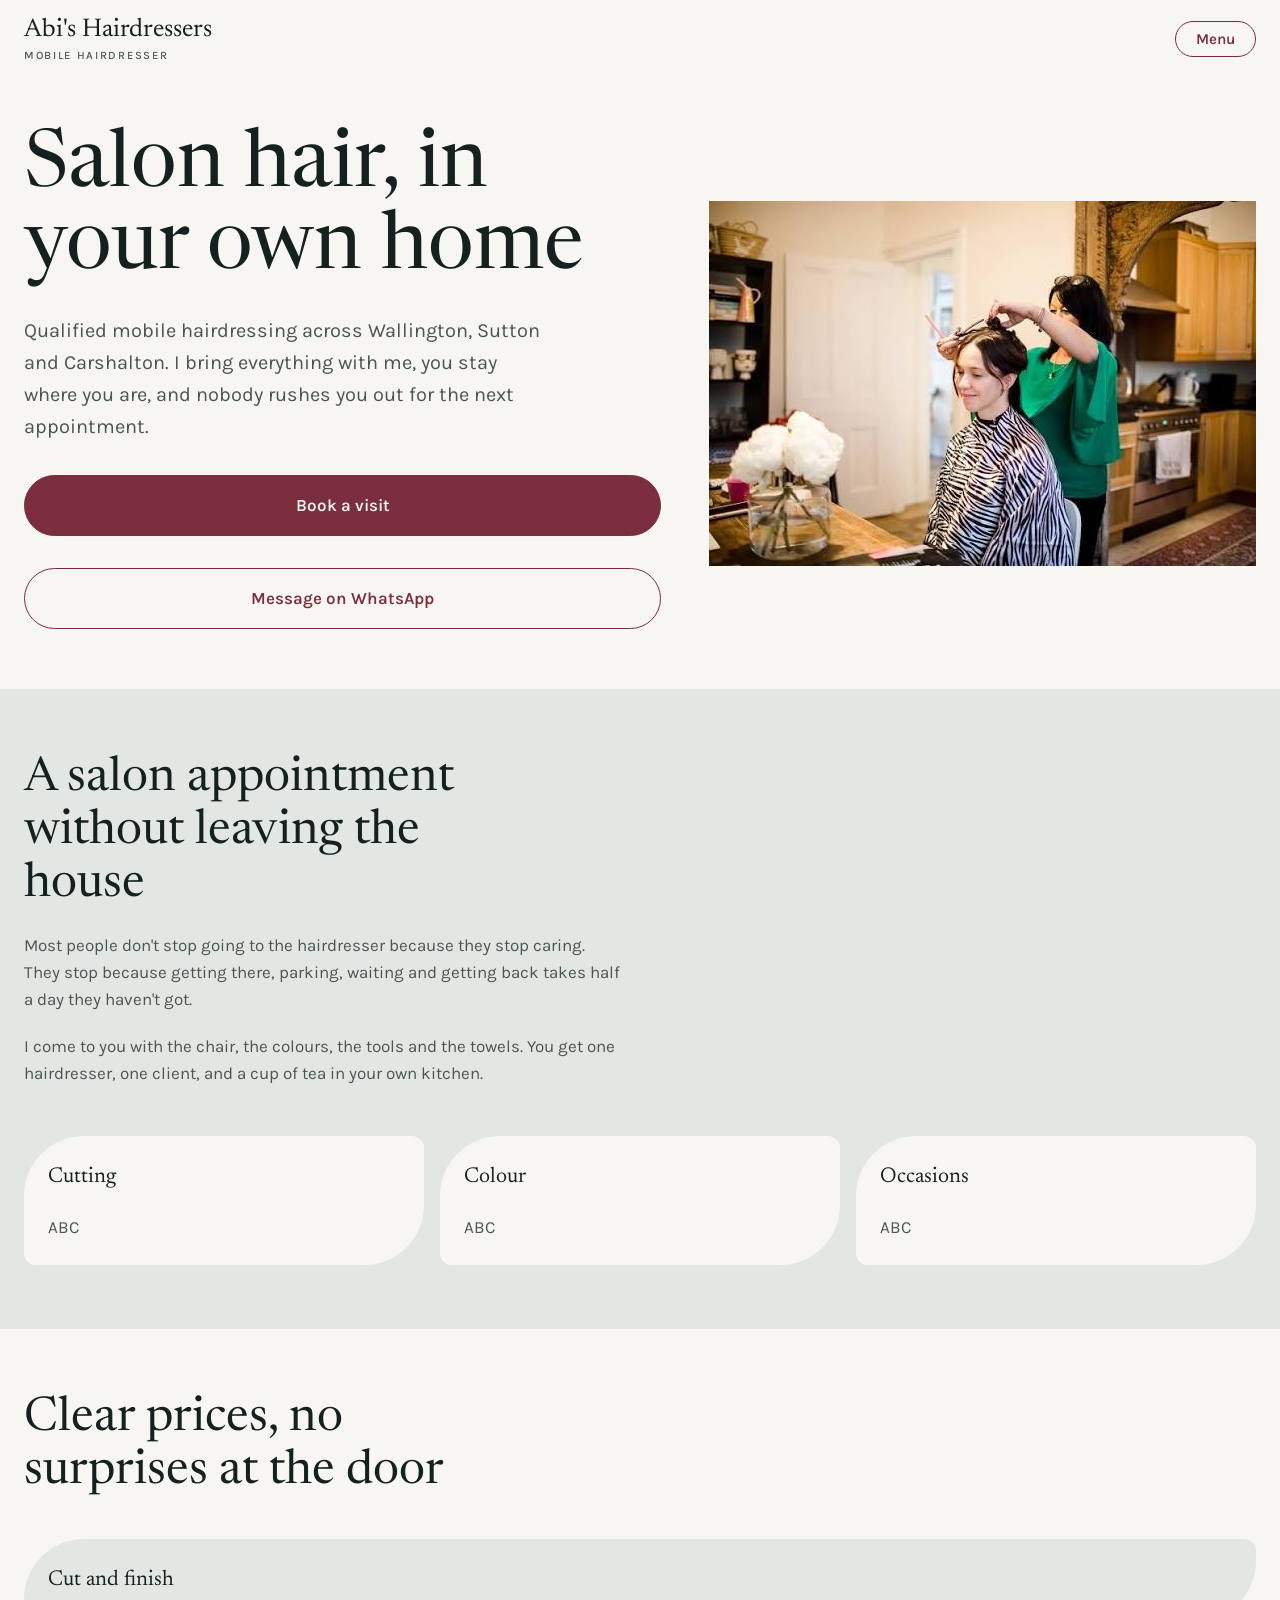
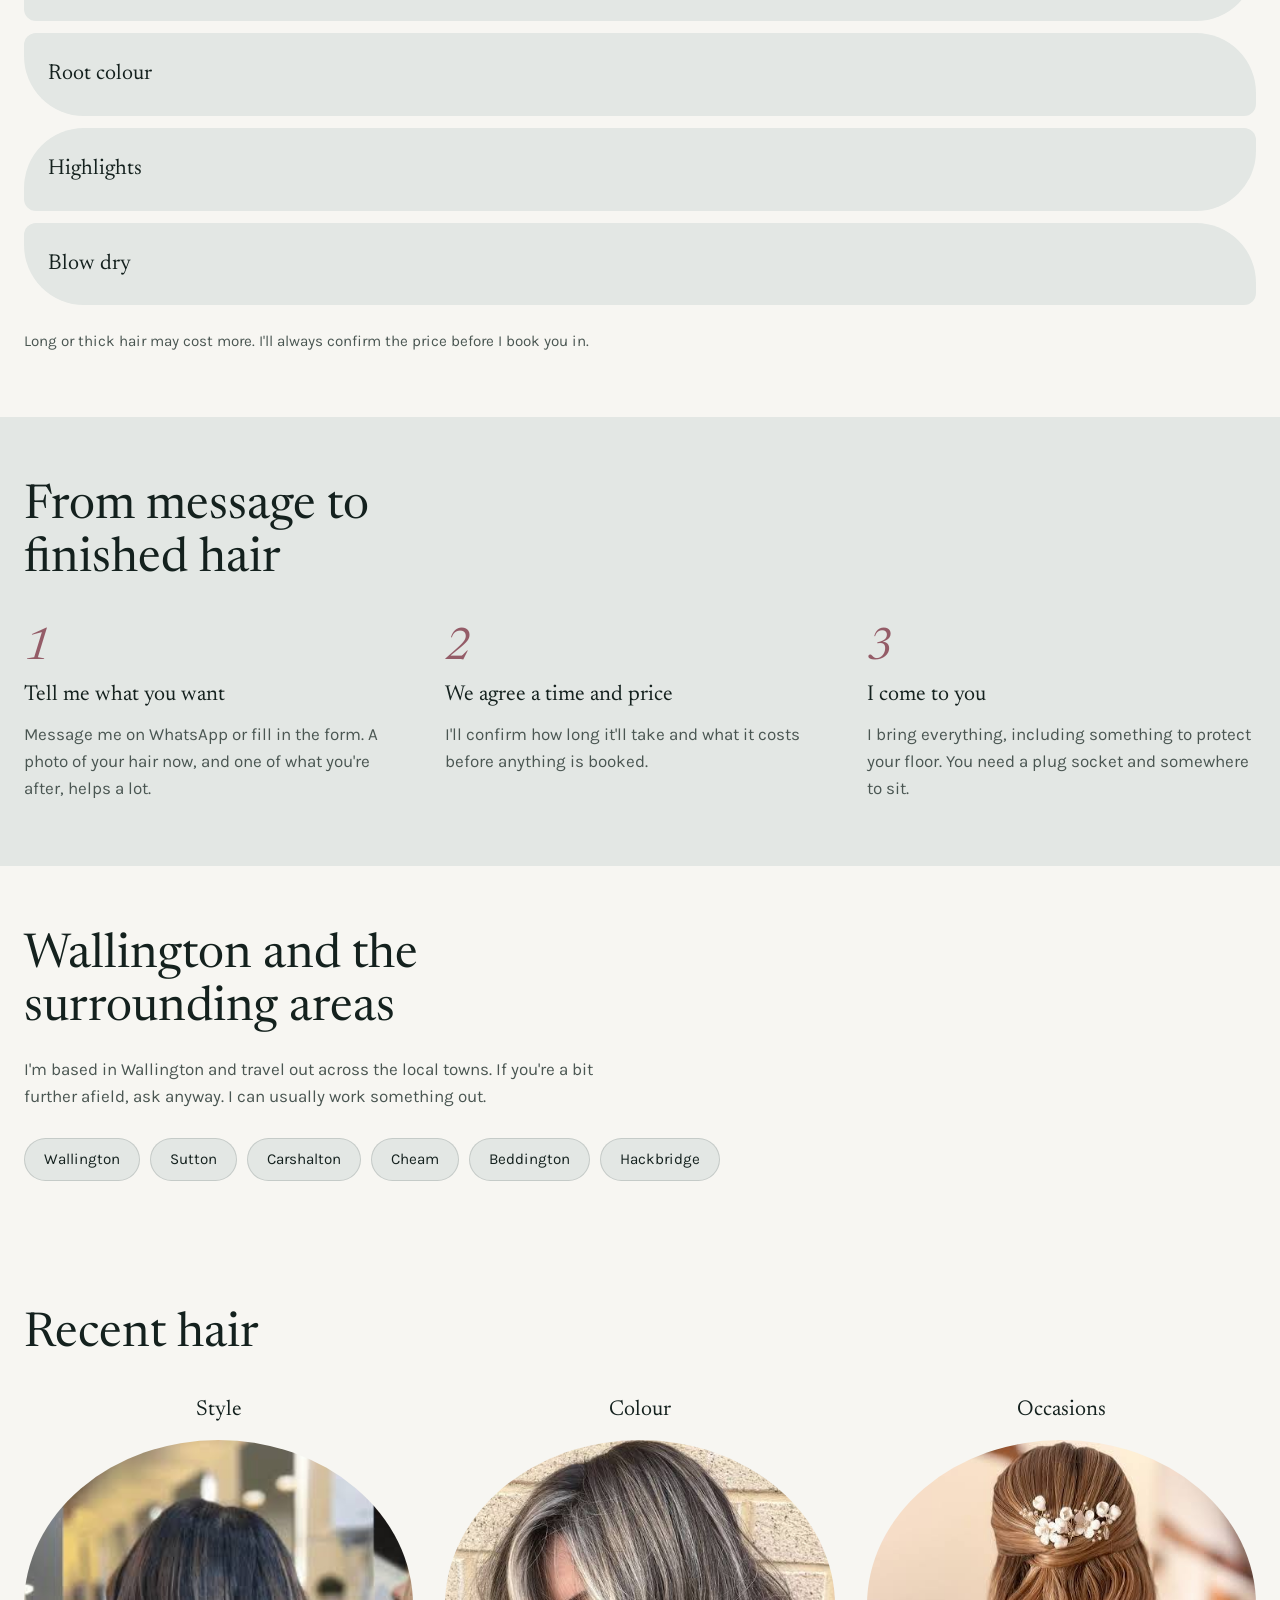
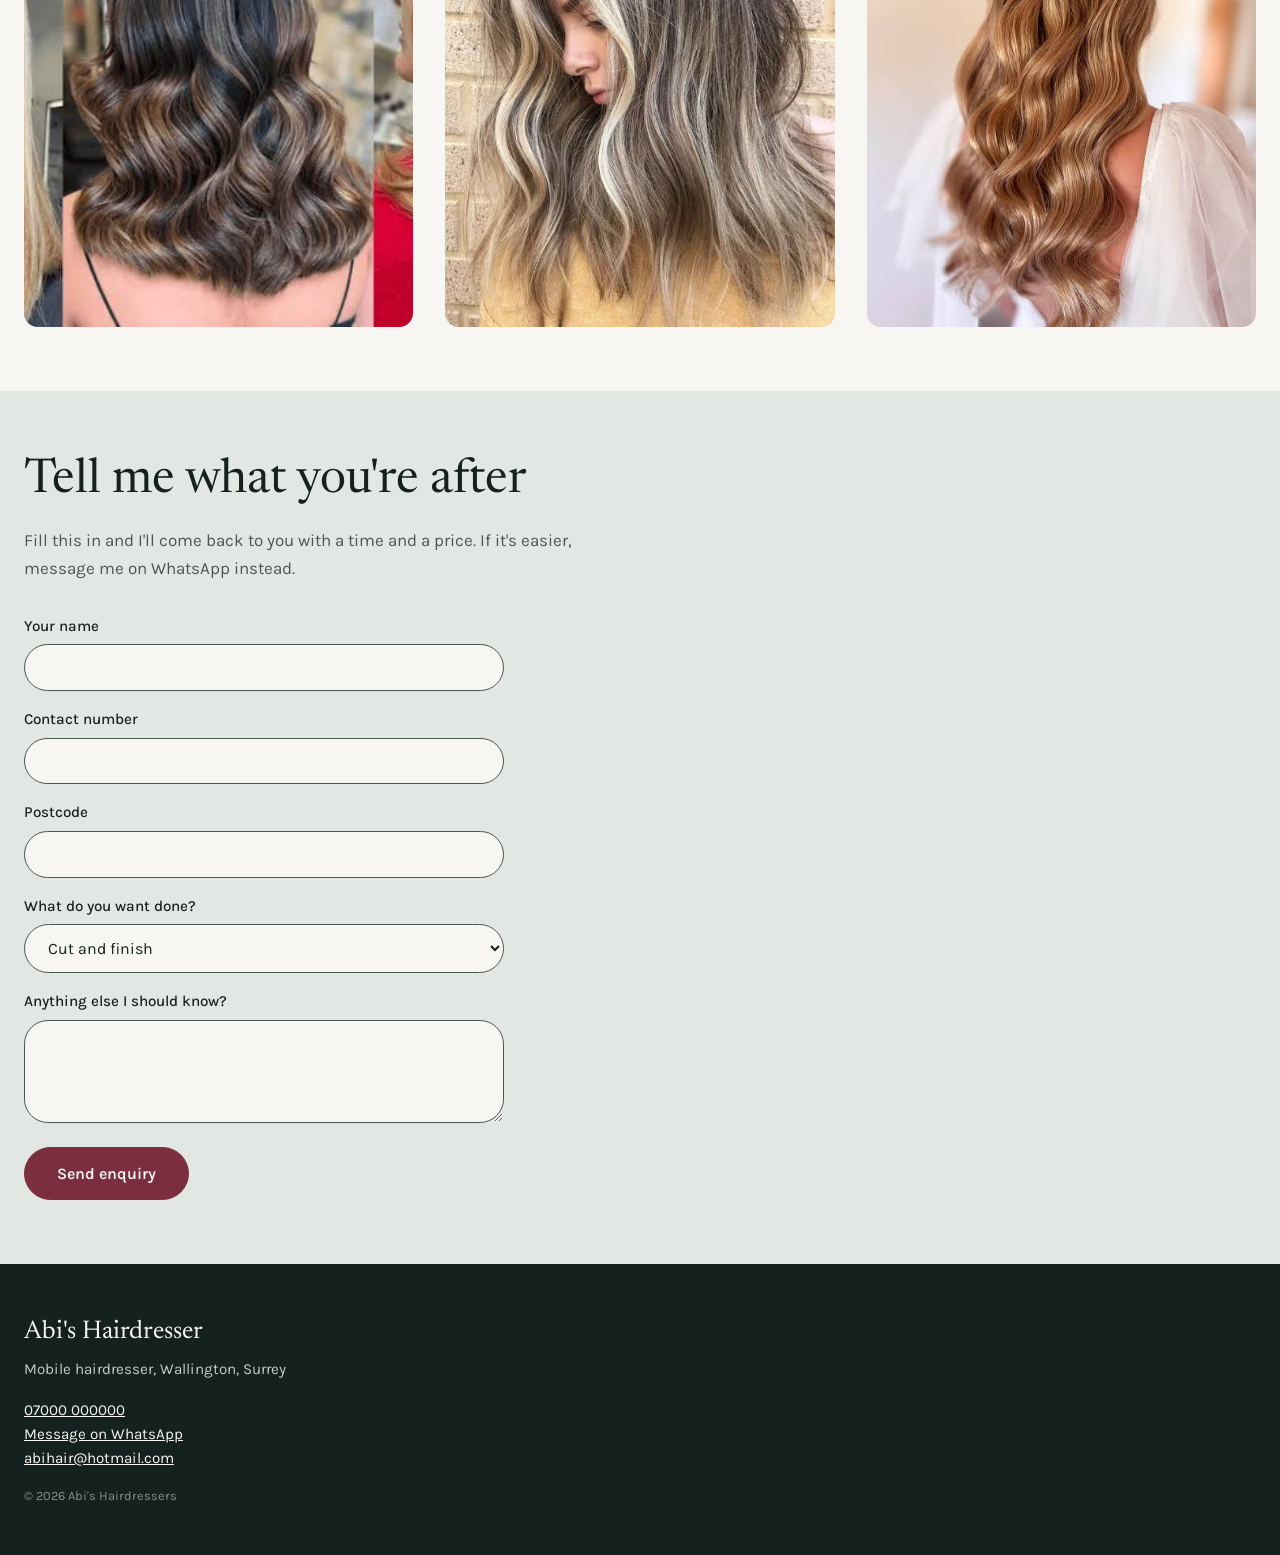
==== commit ec0e0c09: "Hero column" ====
--- a/index.html
+++ b/index.html
@@ -42,13 +42,15 @@
     <main id="main">
 
         <section id="hero">
-            <h1>Salon hair, in your own home</h1>
-            <p>Qualified mobile hairdressing across Wallington, Sutton and Carshalton. I bring everything with me, you
-                stay where you are, and nobody rushes you out for the next appointment.</p>
-
-            <a class="btn visit" href="#visit">Book a visit</a>
-            <a class="btn wa" href="https://wa.me/447000000000">Message on WhatsApp</a>
-
+            <div class="herotext">
+                <h1>Salon hair, in your own home</h1>
+                <p>Qualified mobile hairdressing across Wallington, Sutton and Carshalton. I bring everything with me,
+                    you
+                    stay where you are, and nobody rushes you out for the next appointment.</p>
+
+                <a class="btn visit" href="#visit">Book a visit</a>
+                <a class="btn wa" href="https://wa.me/447000000000">Message on WhatsApp</a>
+            </div>
             <img src="abicut.jpeg.jfif" alt="abi cutting a young ladies hair for her birthday">
         </section>
 
--- a/styles.css
+++ b/styles.css
@@ -384,20 +384,72 @@
 }
 
 .hair {
+    display: flex;
+    gap: 1rem;
     margin-top: 2rem;
 }
 
 .hairtype {
     margin-bottom: 2rem;
+    flex: 1;
 }
 
 .hairtype h3 {
+    text-align: center;
     margin-bottom: 0.75rem;
 }
 
 .hairtype img {
-    width: 25%;
+    width: 100%;
     aspect-ratio: 4/5;
     object-fit: cover;
     border-radius: 50% 50% 14px 14px / 34% 34% 14px 14px;
-}+}
+
+@media (min-width: 760px) {
+    .trio {
+        display: flex;
+        gap: 1rem;
+    }
+
+    .trioblock {
+        flex: 1;
+        margin-bottom: 0;
+    }
+
+    .process {
+        display: flex;
+        gap: 2rem;
+    }
+
+    .step {
+        flex: 1;
+        margin-bottom: 0;
+    }
+
+    .hair {
+        display: flex;
+        gap: 2rem;
+    }
+
+    .hairtype {
+        flex: 1;
+        margin-bottom: 0;
+    }
+}
+
+@media (min-width: 900px) {
+    #hero {
+        display: flex;
+        align-items: center;
+        gap: 3rem;
+    }
+
+    .herotext {
+        flex: 1.2;
+    }
+    
+    #hero img {
+        flex: 1;
+    }
+}
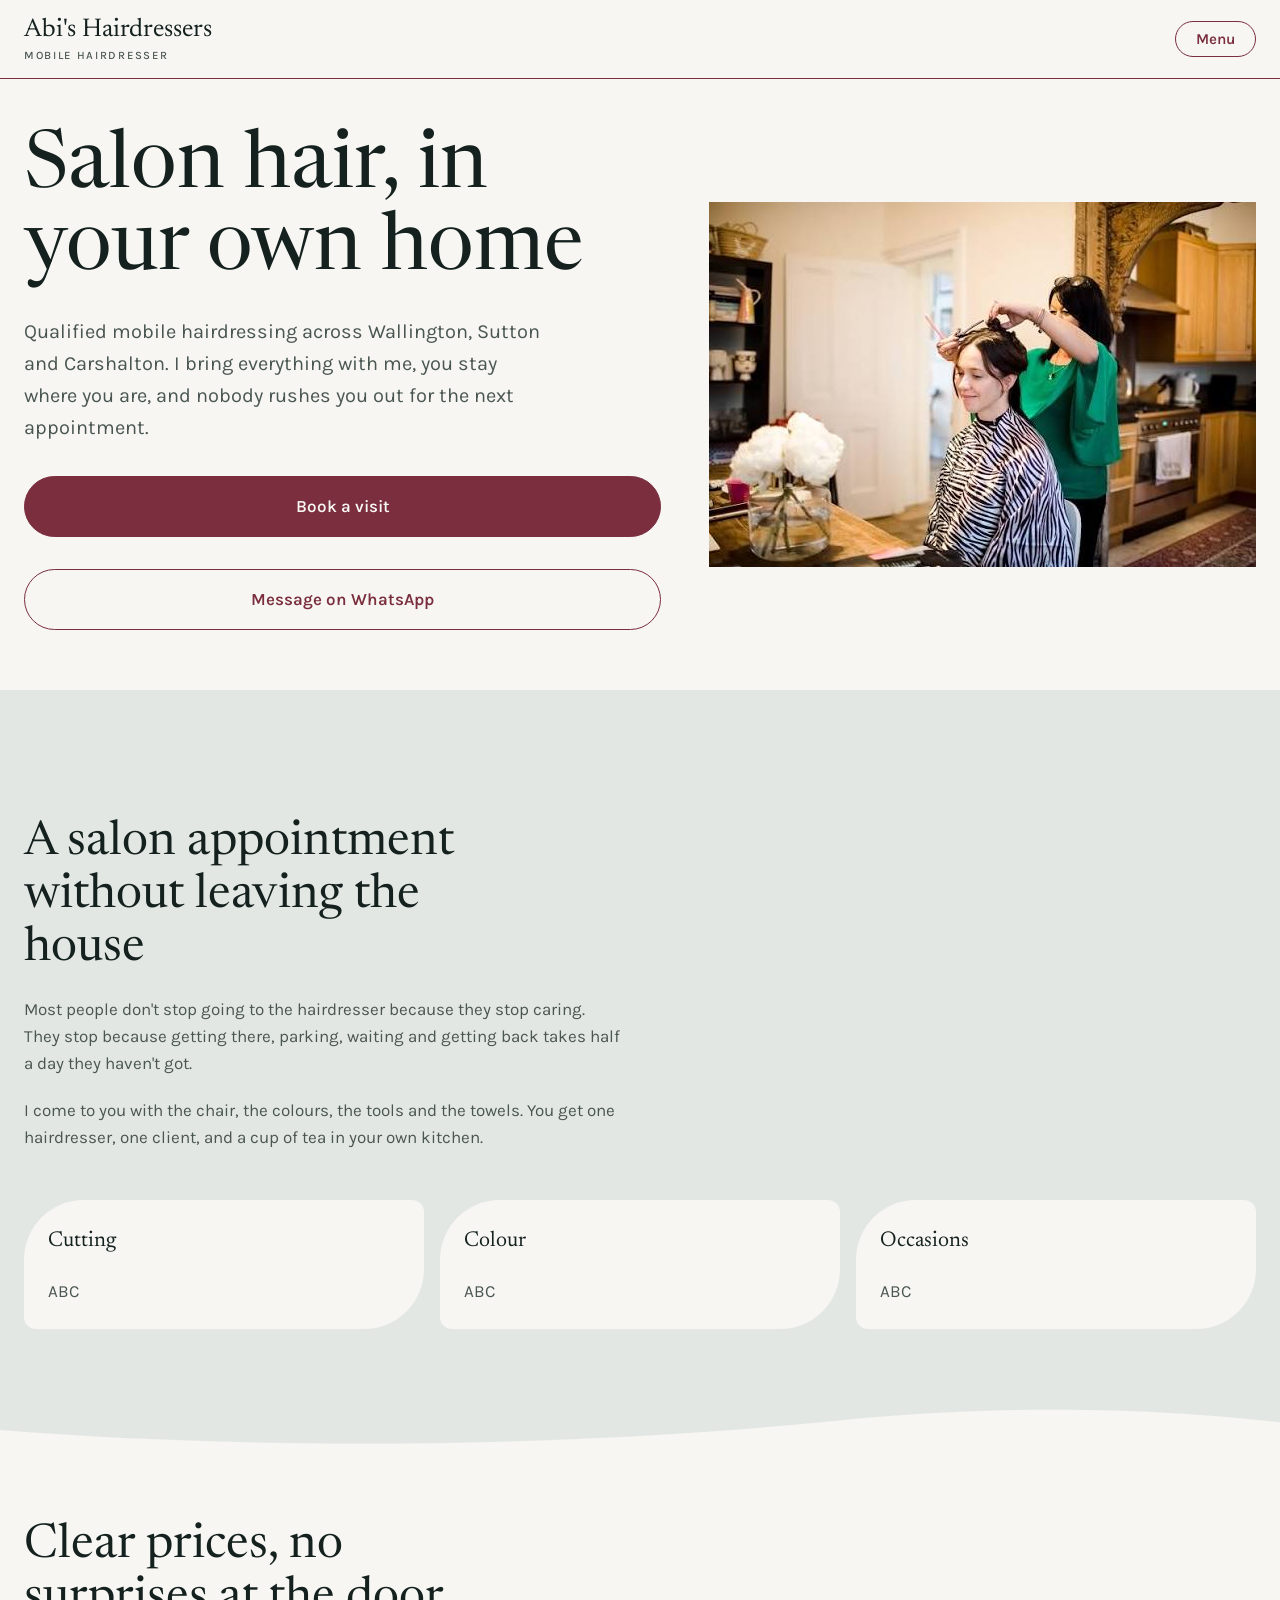
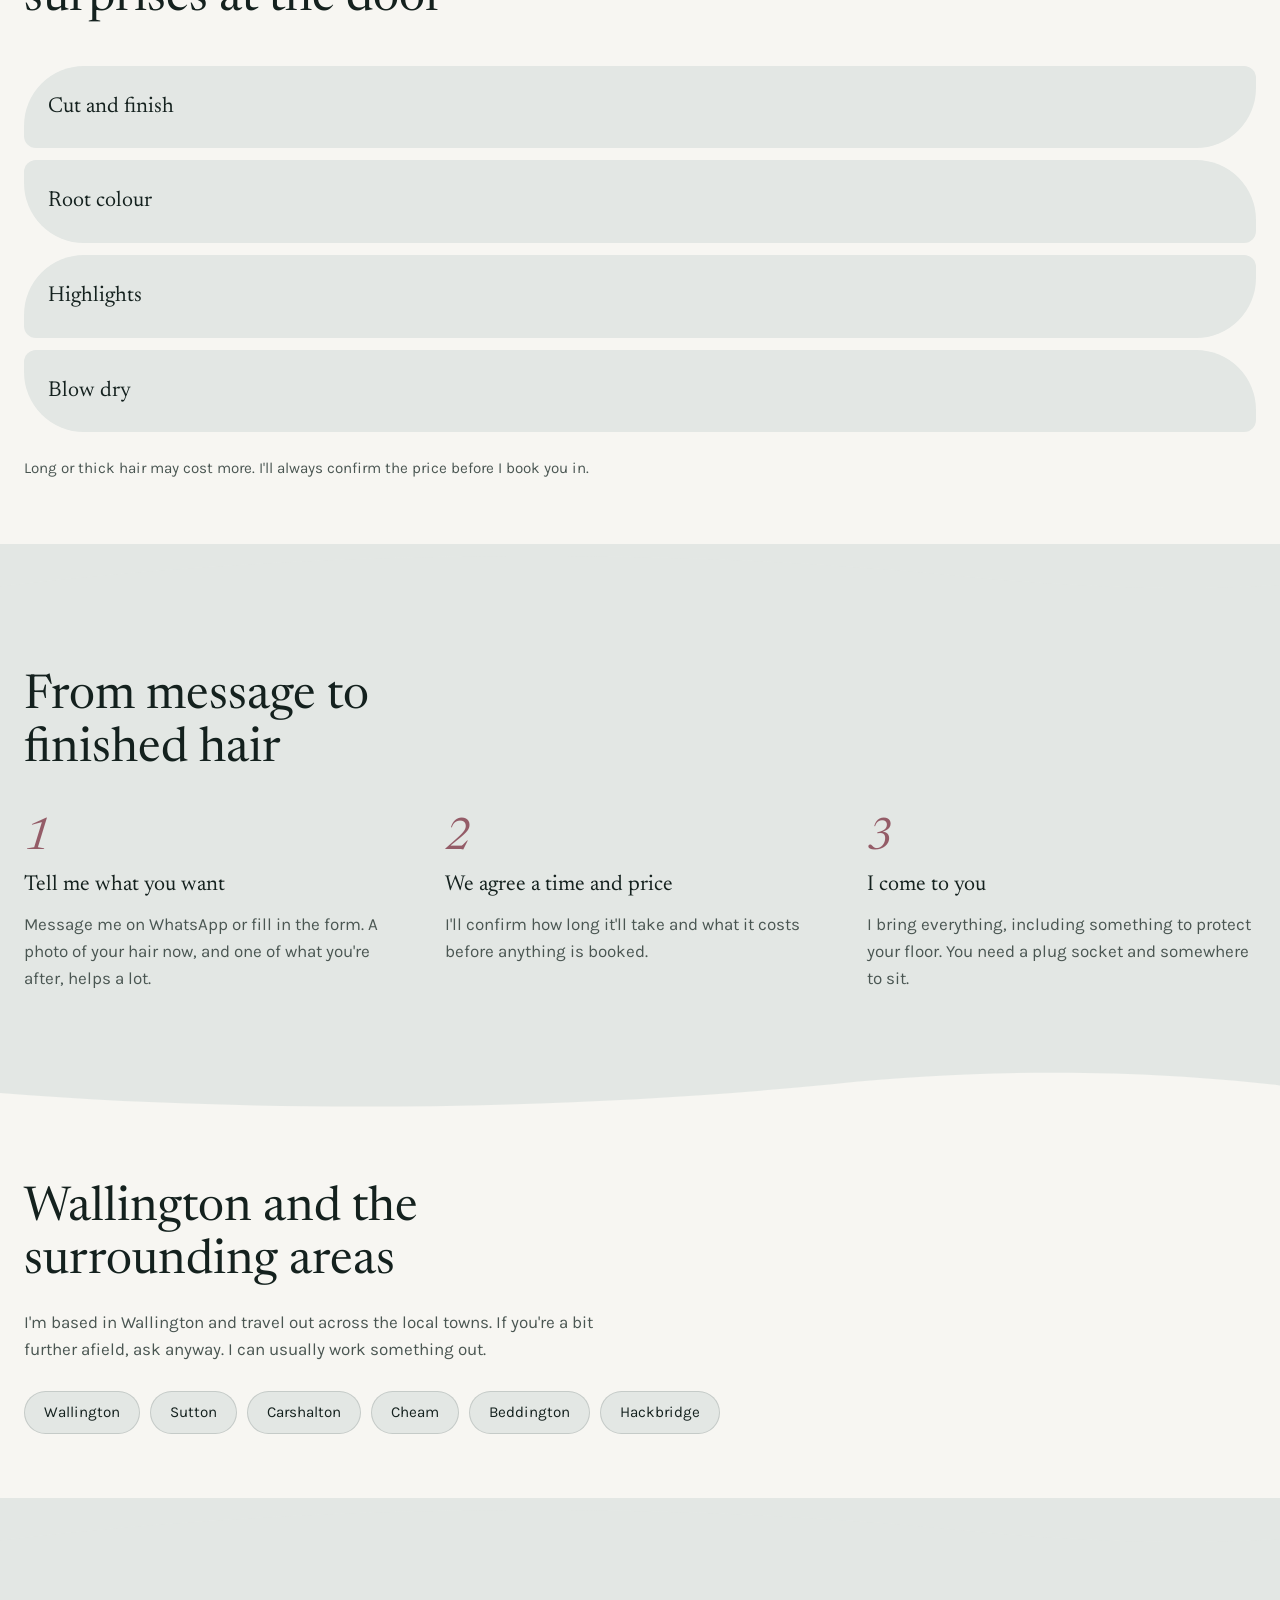
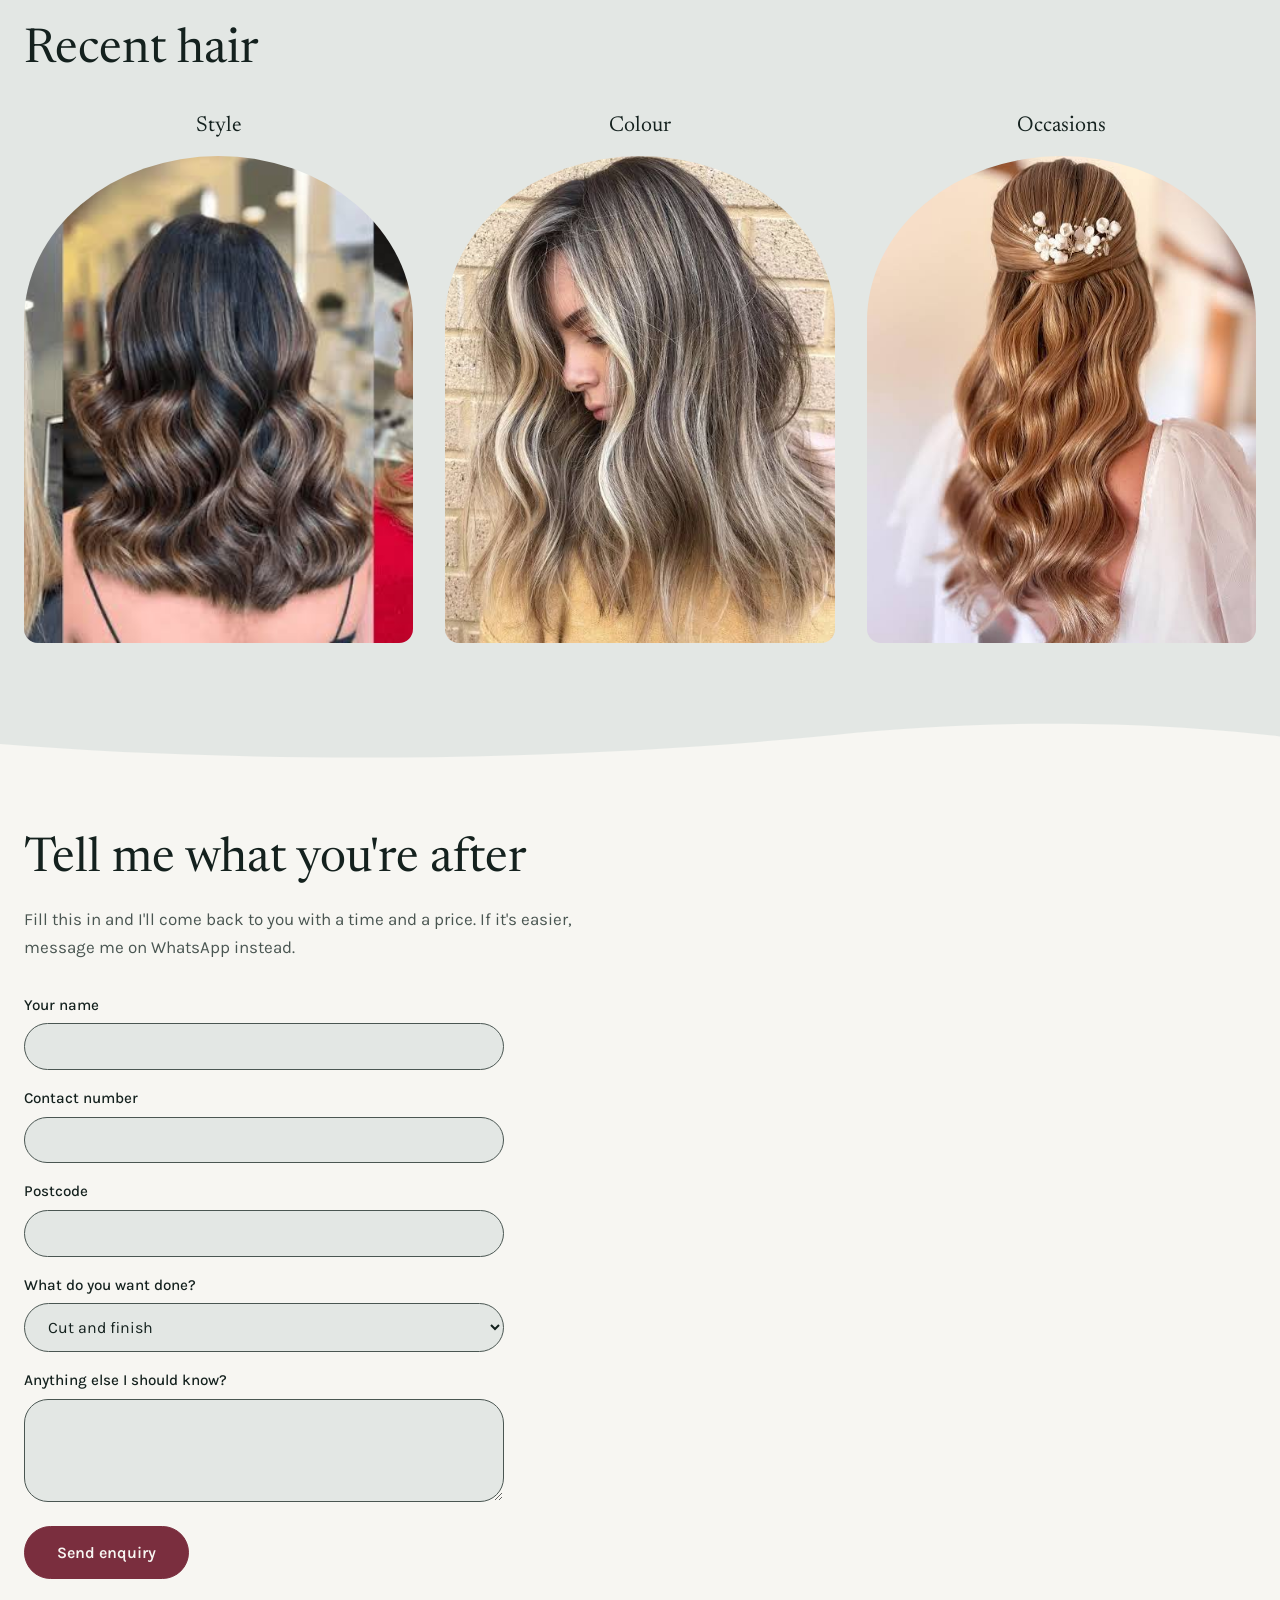
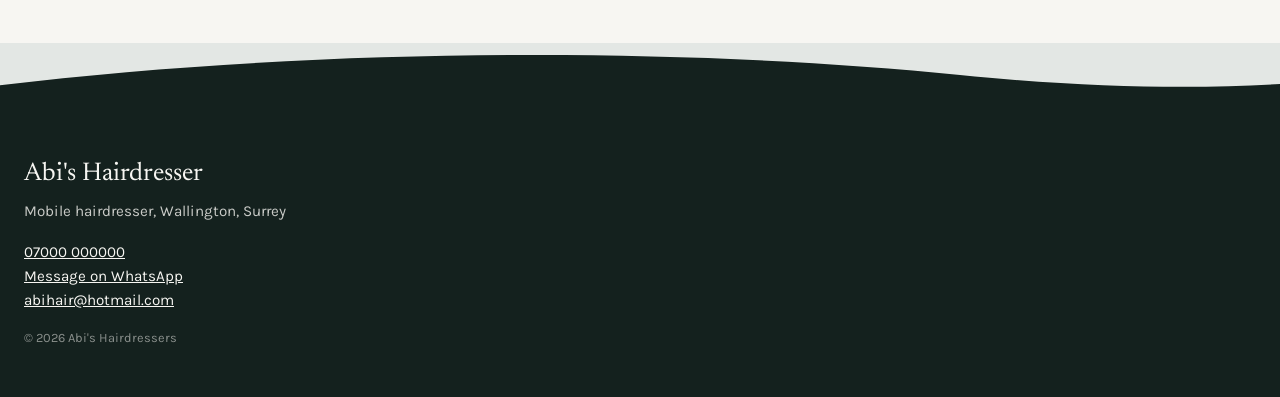
==== commit ae42c30e: "Waves" ====
--- a/index.html
+++ b/index.html
@@ -54,6 +54,10 @@
             <img src="abicut.jpeg.jfif" alt="abi cutting a young ladies hair for her birthday">
         </section>
 
+        <svg class="swell" viewBox="0 0 1200 100" preserveAspectRatio="none" aria-hidden="true">
+            <path fill="#E3E7E4" d="M0,66 C300,6 640,6 900,50 C1020,70 1120,72 1200,64 L1200,100 L0,100 Z" />
+        </svg>
+
         <section id="what">
             <h2>A salon appointment without leaving the house</h2>
             <p>Most people don't stop going to the hairdresser because they stop caring. They stop because getting
@@ -79,6 +83,10 @@
             </div>
         </section>
 
+        <svg class="swell" viewBox="0 0 1200 100" preserveAspectRatio="none" aria-hidden="true">
+            <path fill="#F7F6F2" d="M0,58 C220,88 520,88 780,44 C940,16 1090,24 1200,46 L1200,100 L0,100 Z" />
+        </svg>
+
         <section id="price">
             <h2>Clear prices, no surprises at the door</h2>
 
@@ -111,6 +119,10 @@
 
             <p>Long or thick hair may cost more. I'll always confirm the price before I book you in.</p>
         </section>
+
+        <svg class="swell" viewBox="0 0 1200 100" preserveAspectRatio="none" aria-hidden="true">
+            <path fill="#E3E7E4" d="M0,66 C300,6 640,6 900,50 C1020,70 1120,72 1200,64 L1200,100 L0,100 Z" />
+        </svg>
 
         <section id="how">
             <h2>From message to finished hair</h2>
@@ -138,6 +150,10 @@
             </div>
 
         </section>
+
+        <svg class="swell" viewBox="0 0 1200 100" preserveAspectRatio="none" aria-hidden="true">
+            <path fill="#F7F6F2" d="M0,58 C220,88 520,88 780,44 C940,16 1090,24 1200,46 L1200,100 L0,100 Z" />
+        </svg>
 
         <section id="area">
             <h2>Wallington and the surrounding areas</h2>
@@ -153,6 +169,10 @@
             </ul>
         </section>
 
+        <svg class="swell" viewBox="0 0 1200 100" preserveAspectRatio="none" aria-hidden="true">
+            <path fill="#E3E7E4" d="M0,66 C300,6 640,6 900,50 C1020,70 1120,72 1200,64 L1200,100 L0,100 Z" />
+        </svg>
+
         <section id="gallery">
             <h2>Recent hair</h2>
 
@@ -175,7 +195,9 @@
             </div>
         </section>
 
-
+        <svg class="swell" viewBox="0 0 1200 100" preserveAspectRatio="none" aria-hidden="true">
+            <path fill="#F7F6F2" d="M0,58 C220,88 520,88 780,44 C940,16 1090,24 1200,46 L1200,100 L0,100 Z" />
+        </svg>
 
         <section id="visit">
             <h2>Tell me what you're after</h2>
@@ -210,6 +232,9 @@
 
     </main>
 
+    <svg class="swell" viewBox="0 0 1200 100" preserveAspectRatio="none" aria-hidden="true">
+        <path fill="#14211E" d="M0,66 C300,6 640,6 900,50 C1020,70 1120,72 1200,64 L1200,100 L0,100 Z" />
+    </svg>
 
     <footer>
         <p class="foot">Abi's Hairdresser</p>
--- a/styles.css
+++ b/styles.css
@@ -23,6 +23,10 @@
     line-height: 1.6;
 }
 
+header {
+    border-bottom: 1px solid var(--wine);
+}
+
 img {
     display: block;
     max-width: 100%;
@@ -50,6 +54,10 @@
 .visit {
     background: var(--wine);
     color: var(--bone);
+}
+
+#visit {
+    background: var(--bone);
 }
 
 .wa {
@@ -310,7 +318,7 @@
     font-family: var(--f-ui);
     font-size: 1rem;
     color: var(--ink);
-    background: var(--bone);
+    background: var(--mineral);
     border: 1px solid var(--ink-soft);
     border-radius: 999px;
     padding: 0.8rem 1.2rem;
@@ -380,7 +388,7 @@
 }
 
 #gallery {
-    background: var(--bone);
+    background: var(--mineral);
 }
 
 .hair {
@@ -453,3 +461,10 @@
         flex: 1;
     }
 }
+
+.swell {
+    display: block;
+    width: 100%;
+    height: clamp(38px, 5vw, 74px);
+    margin-bottom: -1px;
+}
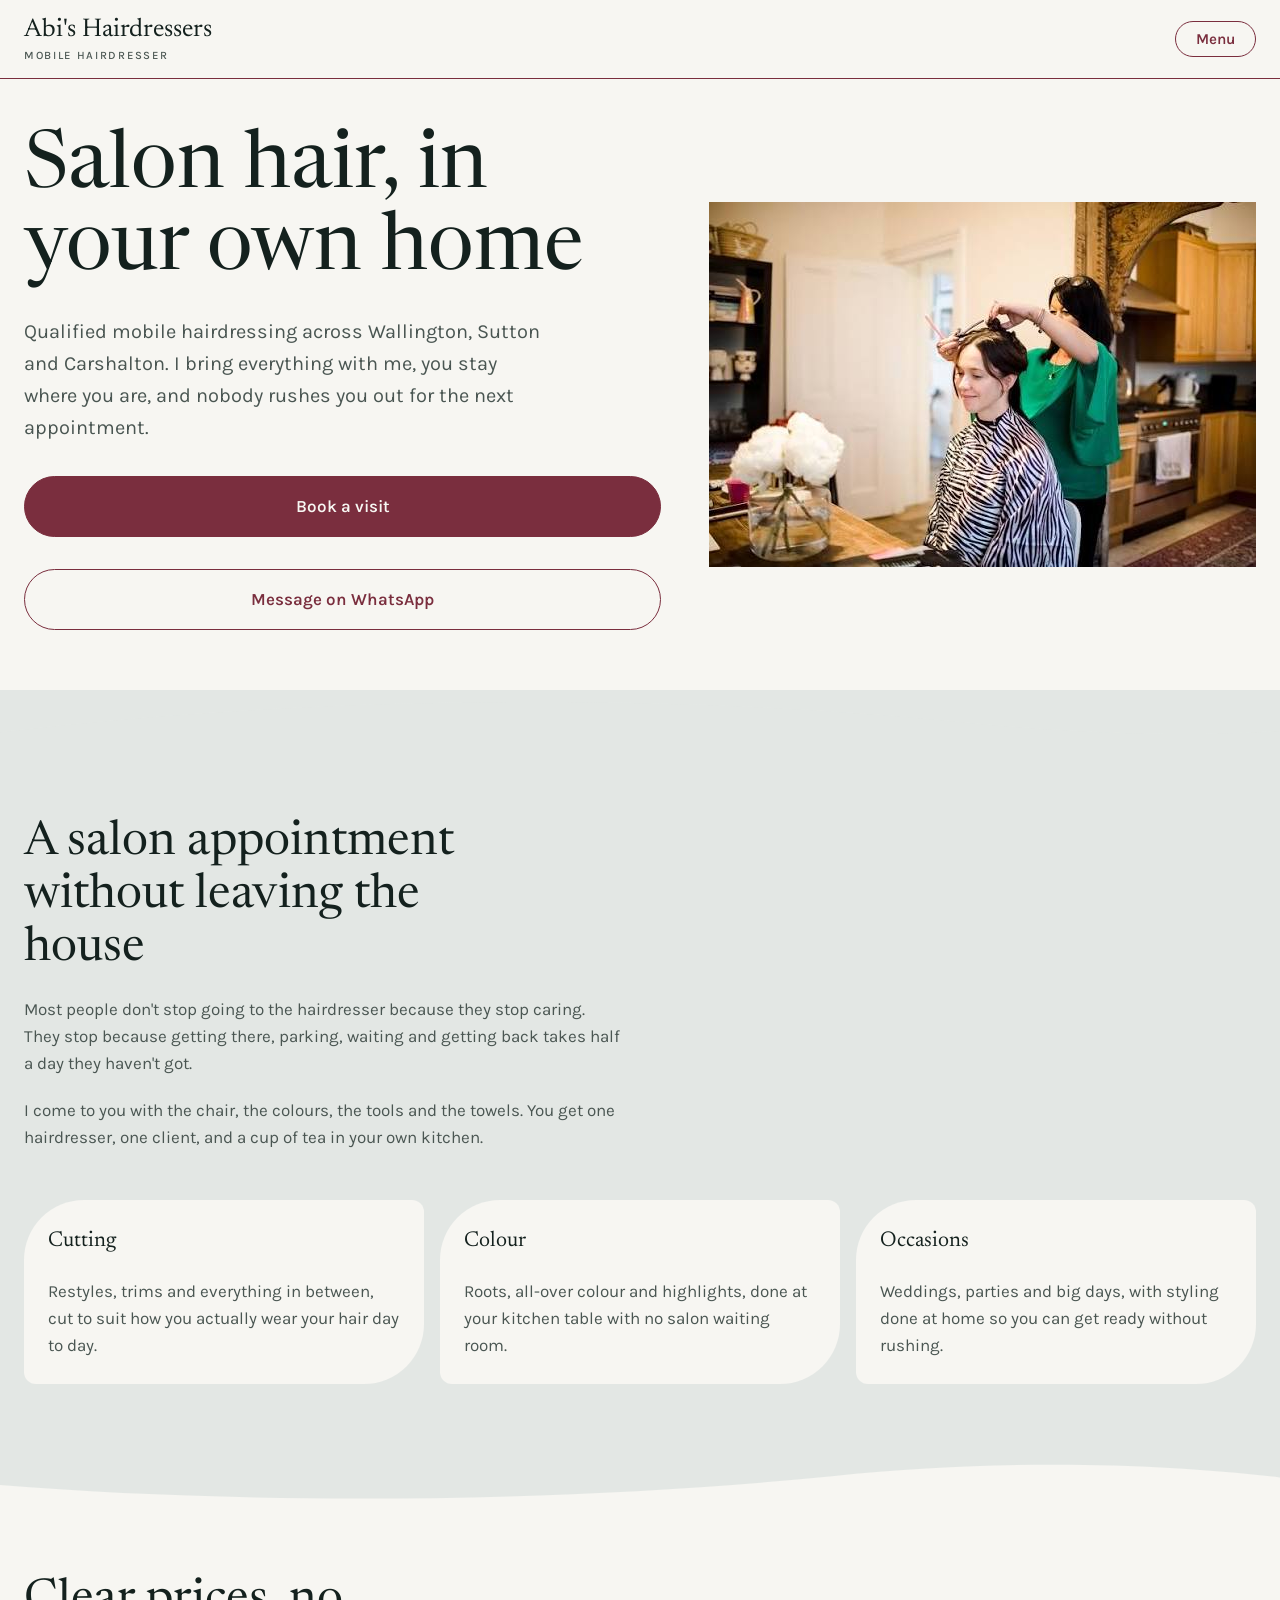
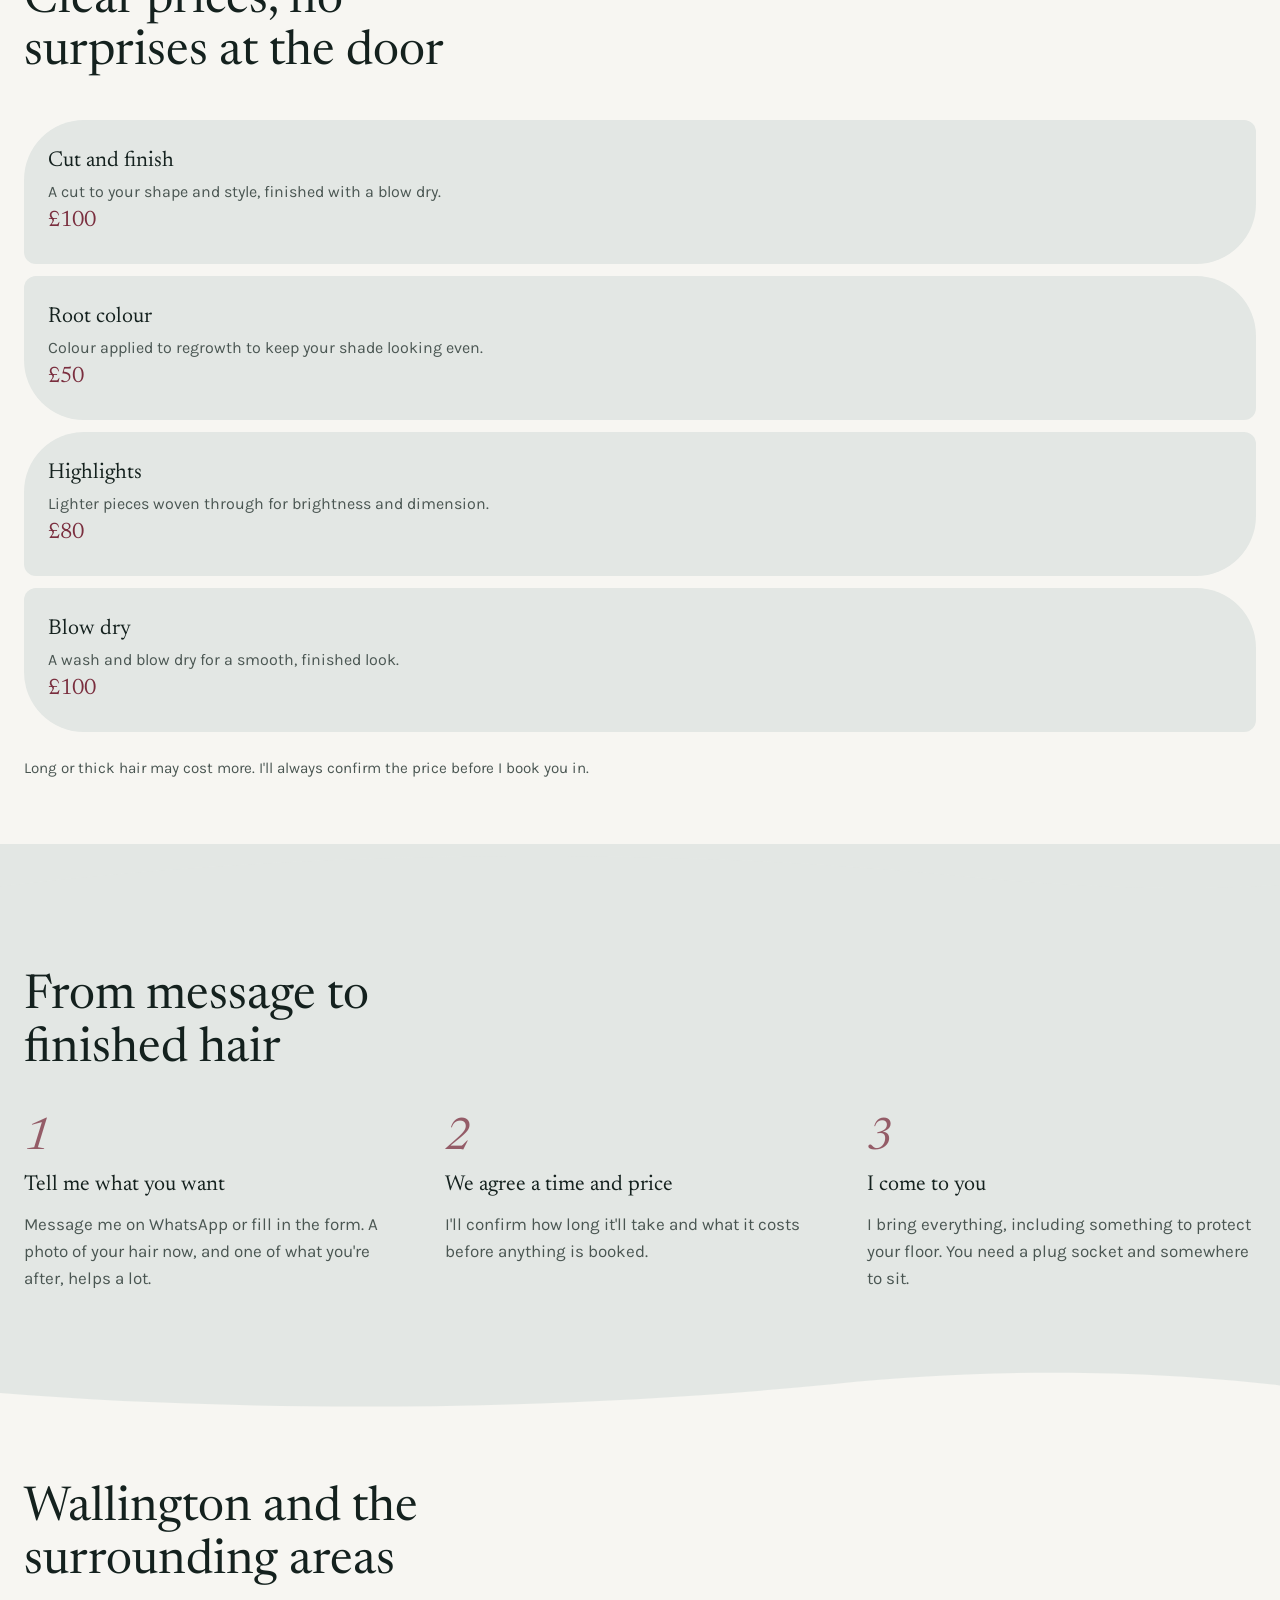
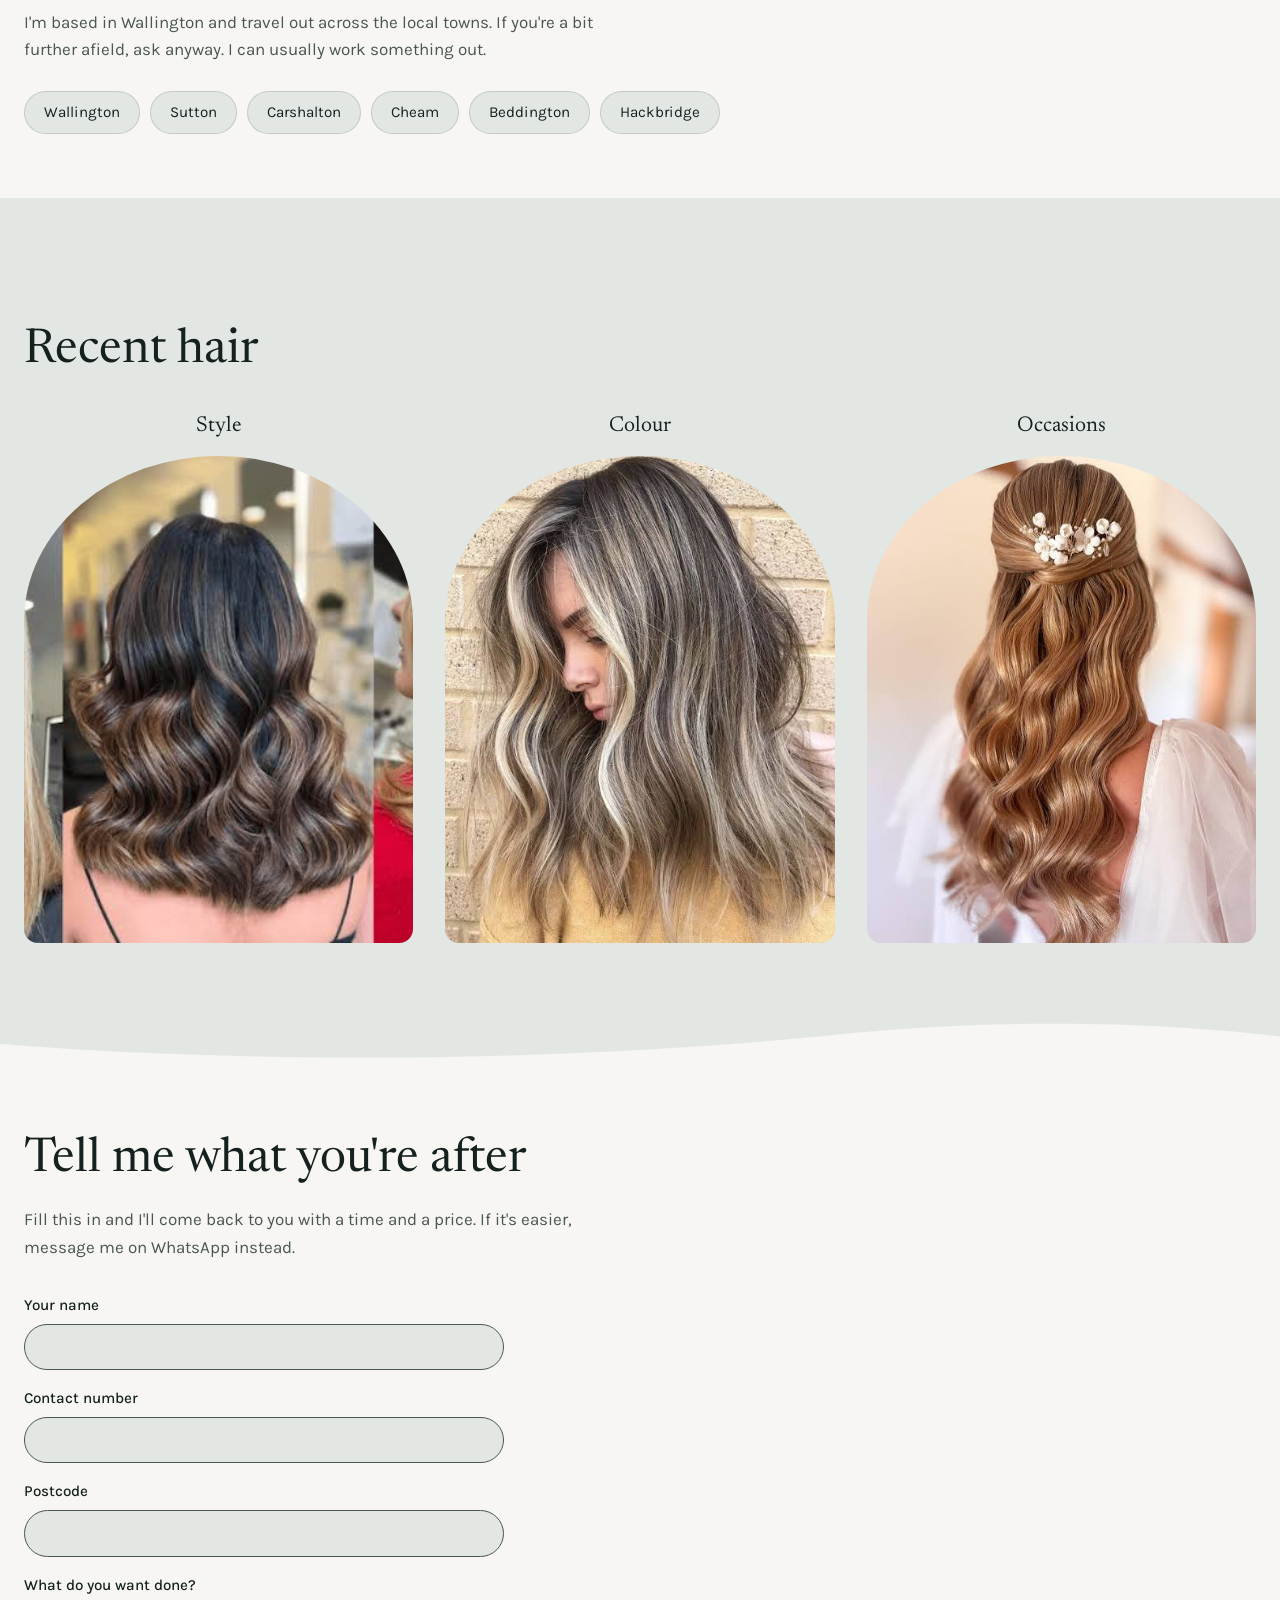
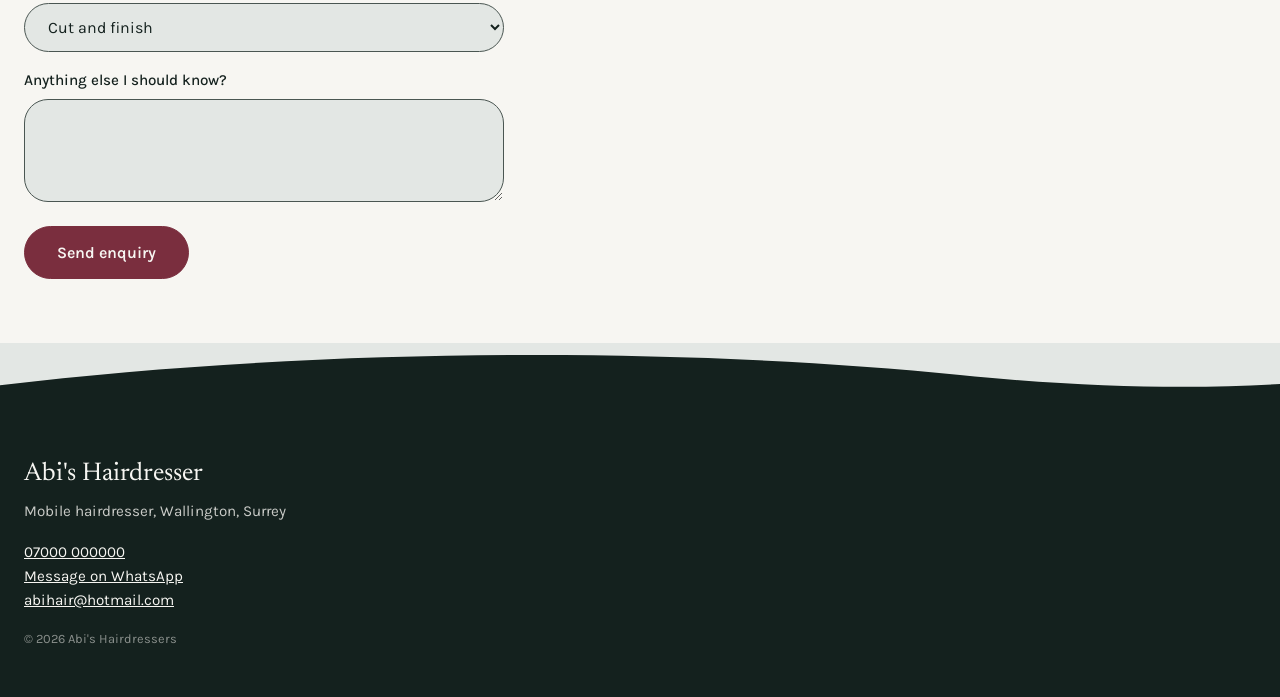
==== commit 55f3f775: "Added description" ====
--- a/index.html
+++ b/index.html
@@ -68,17 +68,17 @@
             <div class="trio">
                 <div class="trioblock">
                     <h3>Cutting</h3>
-                    <p>ABC</p>
+                    <p>Restyles, trims and everything in between, cut to suit how you actually wear your hair day to day.</p>
                 </div>
 
                 <div class="trioblock">
                     <h3>Colour</h3>
-                    <p>ABC</p>
+                    <p>Roots, all-over colour and highlights, done at your kitchen table with no salon waiting room.</p>
                 </div>
 
                 <div class="trioblock">
                     <h3>Occasions</h3>
-                    <p>ABC</p>
+                    <p>Weddings, parties and big days, with styling done at home so you can get ready without rushing.</p>
                 </div>
             </div>
         </section>
@@ -93,27 +93,27 @@
             <div class="services">
                 <div class="service">
                     <h3>Cut and finish</h3>
-                    <p class="descrip"></p>
-                    <p class="cost"></p>
+                    <p class="descrip">A cut to your shape and style, finished with a blow dry.</p>
+                    <p class="cost">£100</p>
                 </div>
 
 
                 <div class="service">
                     <h3>Root colour</h3>
-                    <p class="descrip"></p>
-                    <p class="cost"></p>
+                    <p class="descrip">Colour applied to regrowth to keep your shade looking even.</p>
+                    <p class="cost">£50</p>
                 </div>
 
                 <div class="service">
                     <h3>Highlights</h3>
-                    <p class="descrip"></p>
-                    <p class="cost"></p>
+                    <p class="descrip">Lighter pieces woven through for brightness and dimension.</p>
+                    <p class="cost">£80</p>
                 </div>
 
                 <div class="service">
                     <h3>Blow dry</h3>
-                    <p class="descrip"></p>
-                    <p class="cost"></p>
+                    <p class="descrip">A wash and blow dry for a smooth, finished look.</p>
+                    <p class="cost">£100</p>
                 </div>
             </div>
 
--- a/styles.css
+++ b/styles.css
@@ -467,4 +467,8 @@
     width: 100%;
     height: clamp(38px, 5vw, 74px);
     margin-bottom: -1px;
+}
+
+.onbone {
+    background: var(--bone);
 }
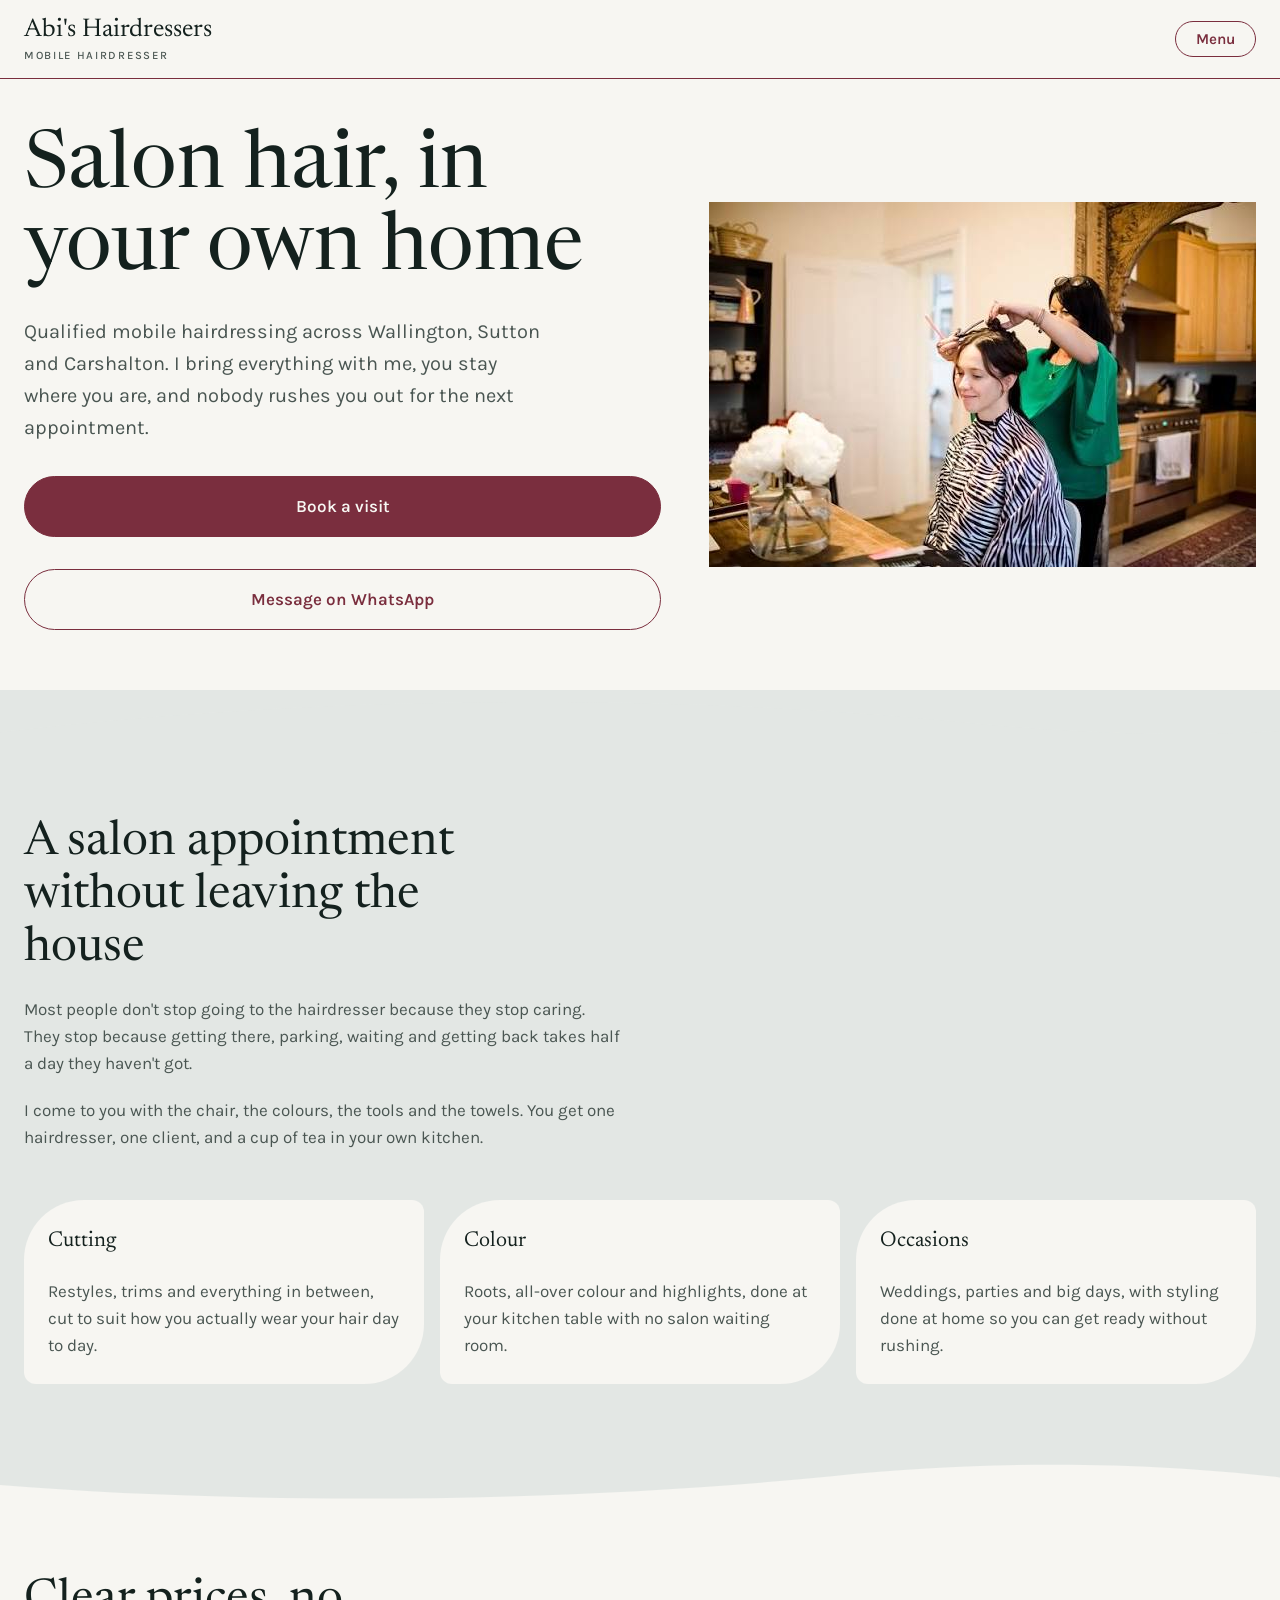
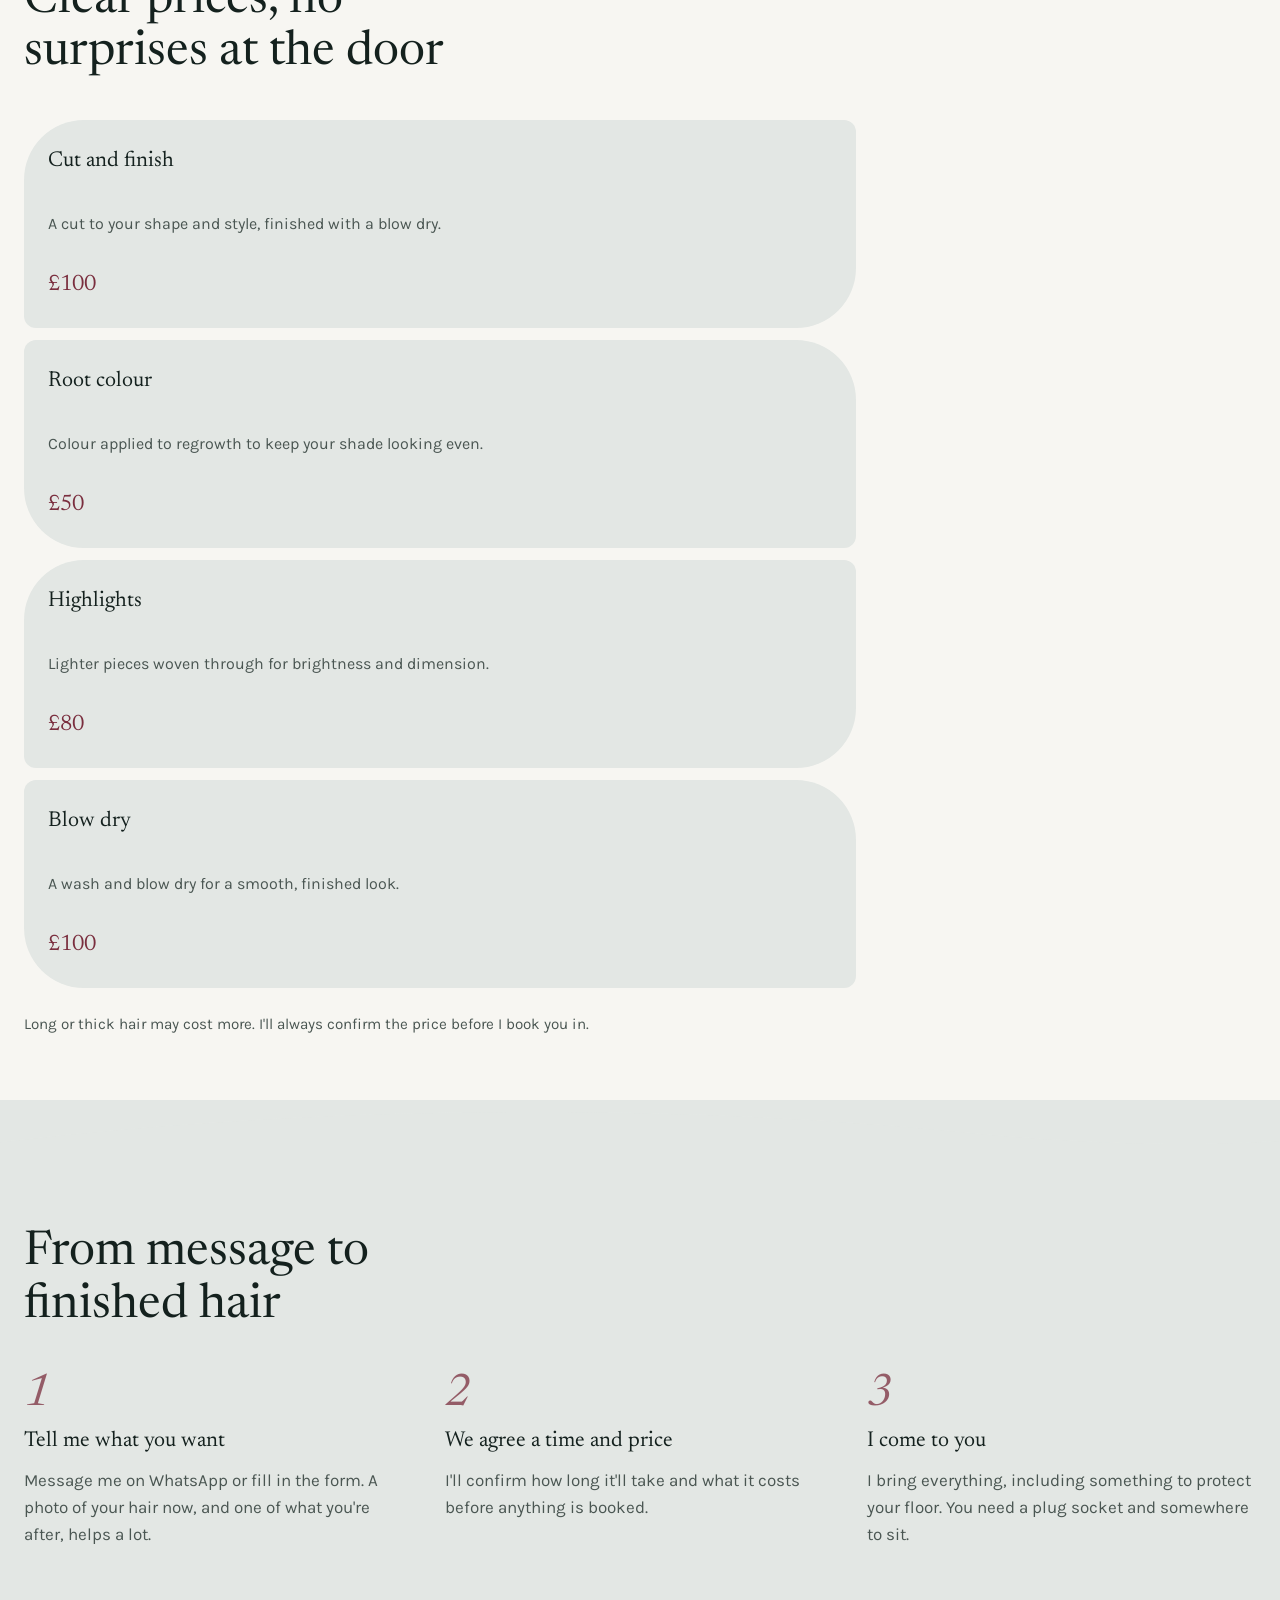
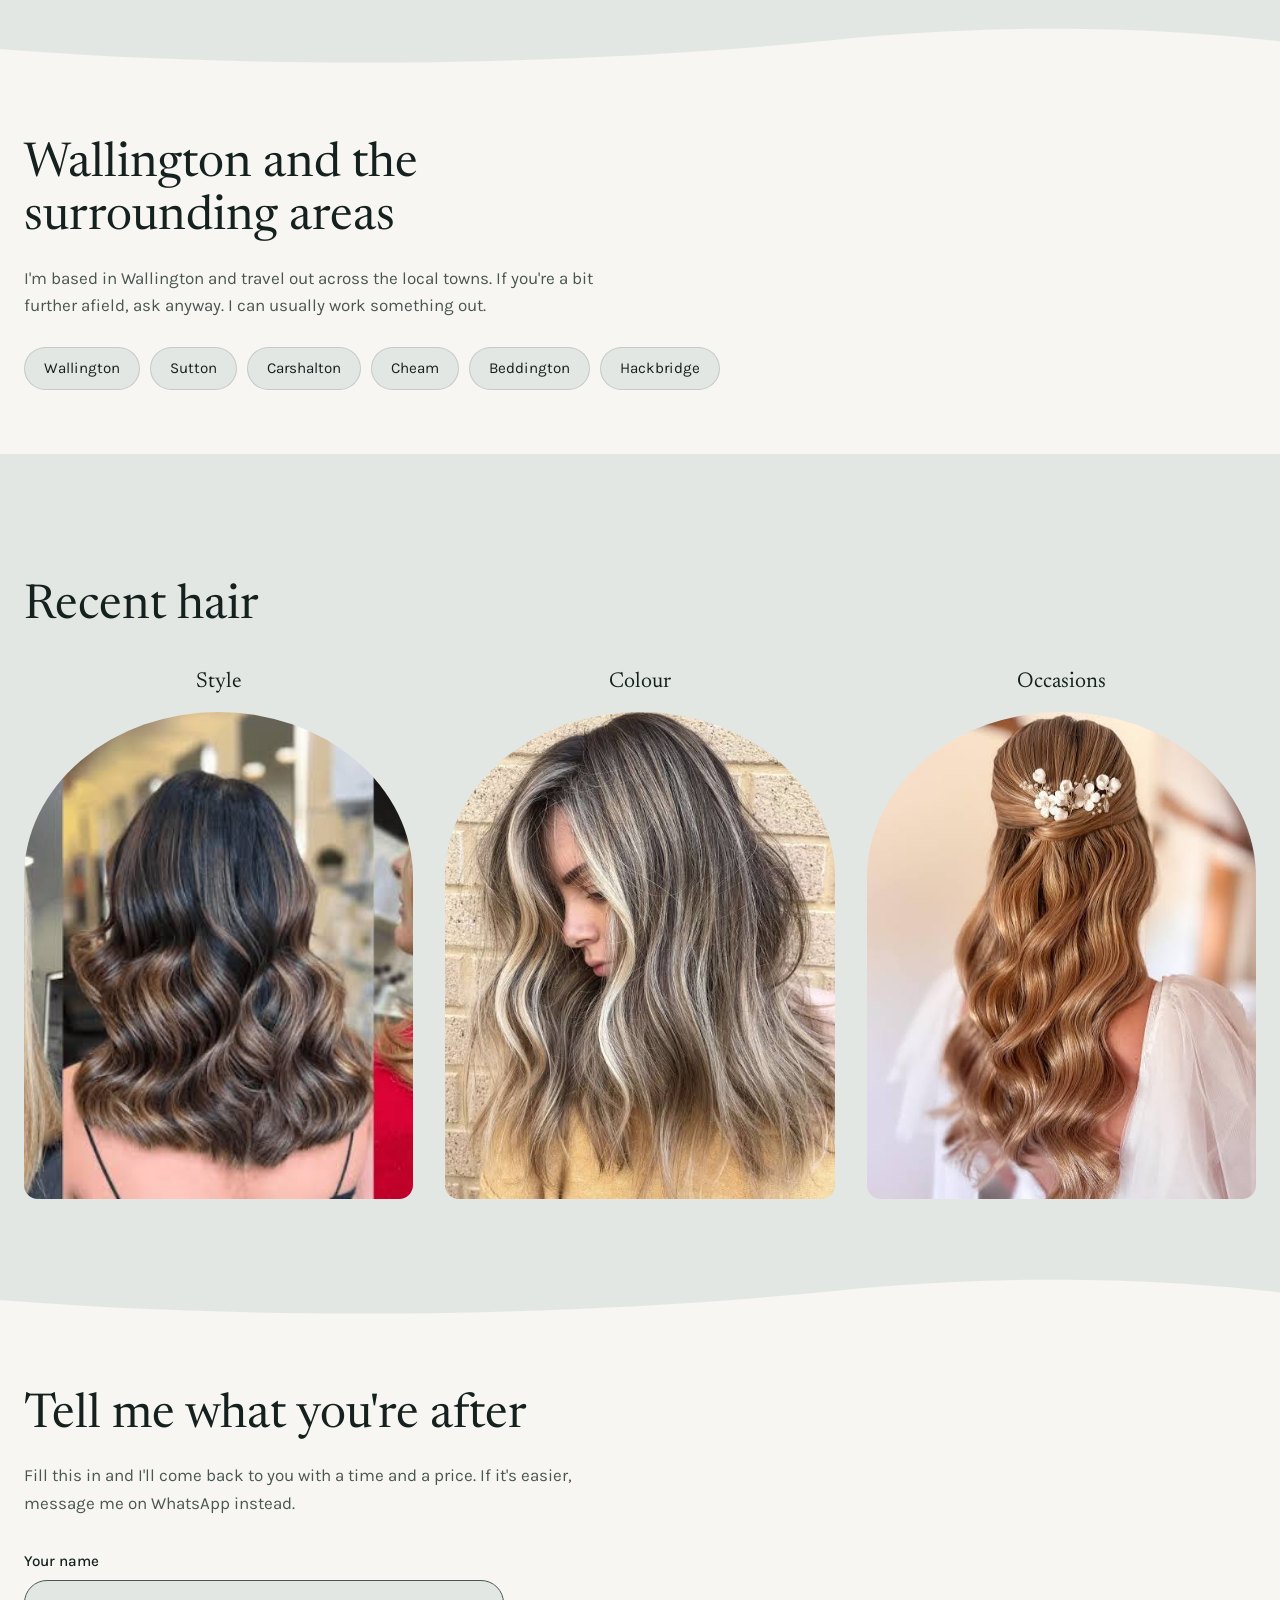
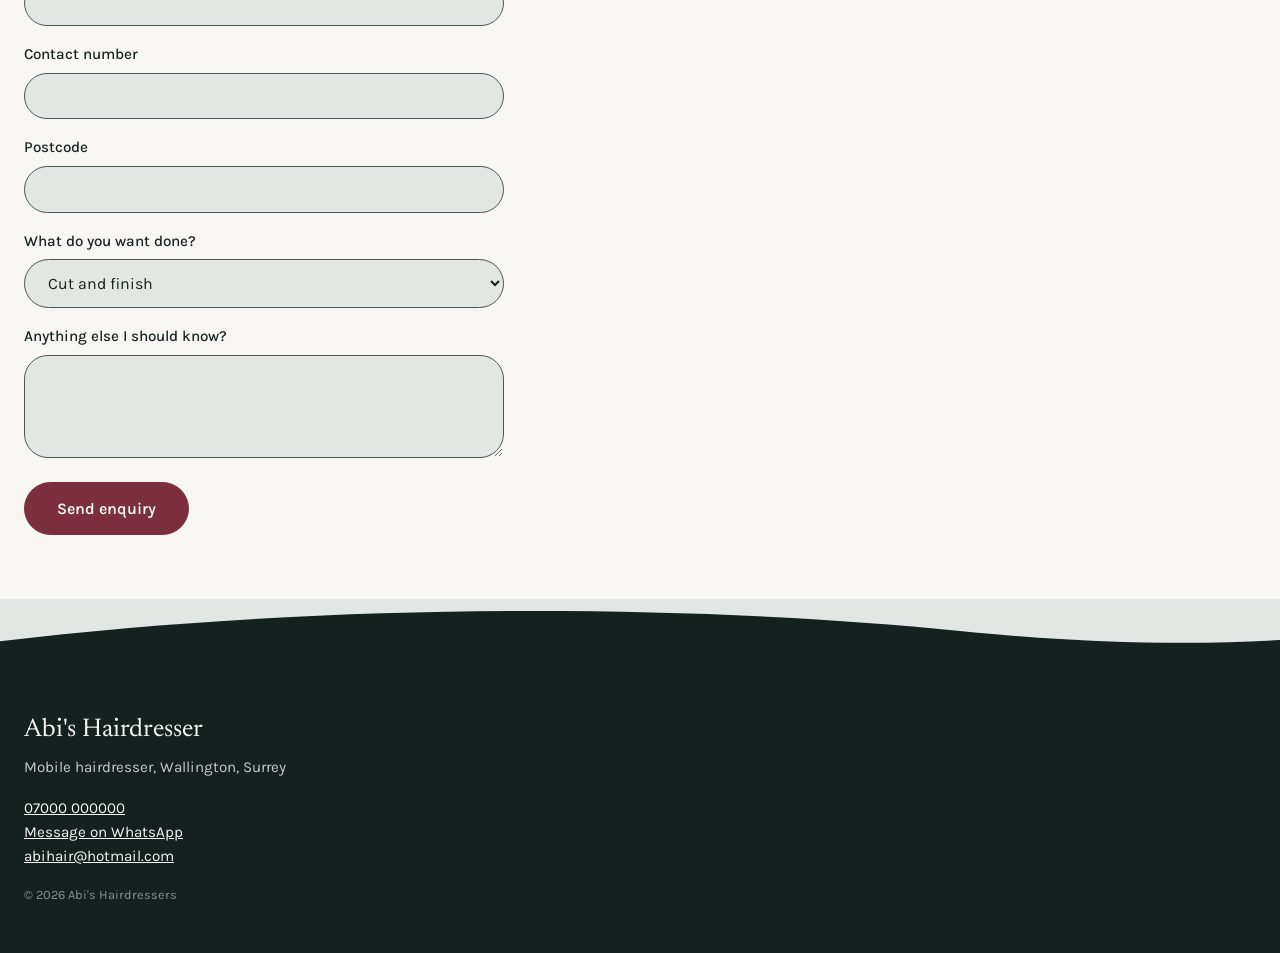
==== commit 20599f9d: "Panel Adj" ====
--- a/index.html
+++ b/index.html
@@ -34,6 +34,10 @@
                 <li><a href="#gallery">My work</a></li>
                 <li><a href="#visit">Book a visit</a></li>
             </ul>
+            <p class="panelfoot">
+                Wallington, Sutton, Carshalton and nearby. <br>
+                <a href="https://wa.me/447000000000">Message on WhatsApp</a>
+            </p>
         </nav>
 
 
--- a/styles.css
+++ b/styles.css
@@ -134,6 +134,23 @@
     border-radius: 120px 0 0 120px;
     transform: translateX(100%);
     transition: transform 0.4s ease;
+    display: flex;
+    flex-direction: column;
+}
+
+.panelfoot {
+    margin-top: auto;
+    font-size: 0.9rem;
+    color: rgba(247, 246, 242, 0.7);
+}
+
+.panelfoot a {
+    display: inline;
+    padding: 0;
+    font-family: var(--f-ui);
+    font-size: 0.9rem;
+    color: var(--bone);
+    text-decoration: underline;
 }
 
 #panel.showing {
@@ -210,6 +227,7 @@
 
 .services {
     margin-top: 2.5rem;
+    max-width: 52rem;
 }
 
 .service {
@@ -444,6 +462,13 @@
         flex: 1;
         margin-bottom: 0;
     }
+
+    .service {
+        display: grid;
+        grid-template: 14rem 1fr auto;
+        align-items: baseline;
+        gap: 2rem;
+    }
 }
 
 @media (min-width: 900px) {
@@ -471,4 +496,5 @@
 
 .onbone {
     background: var(--bone);
-}+}
+
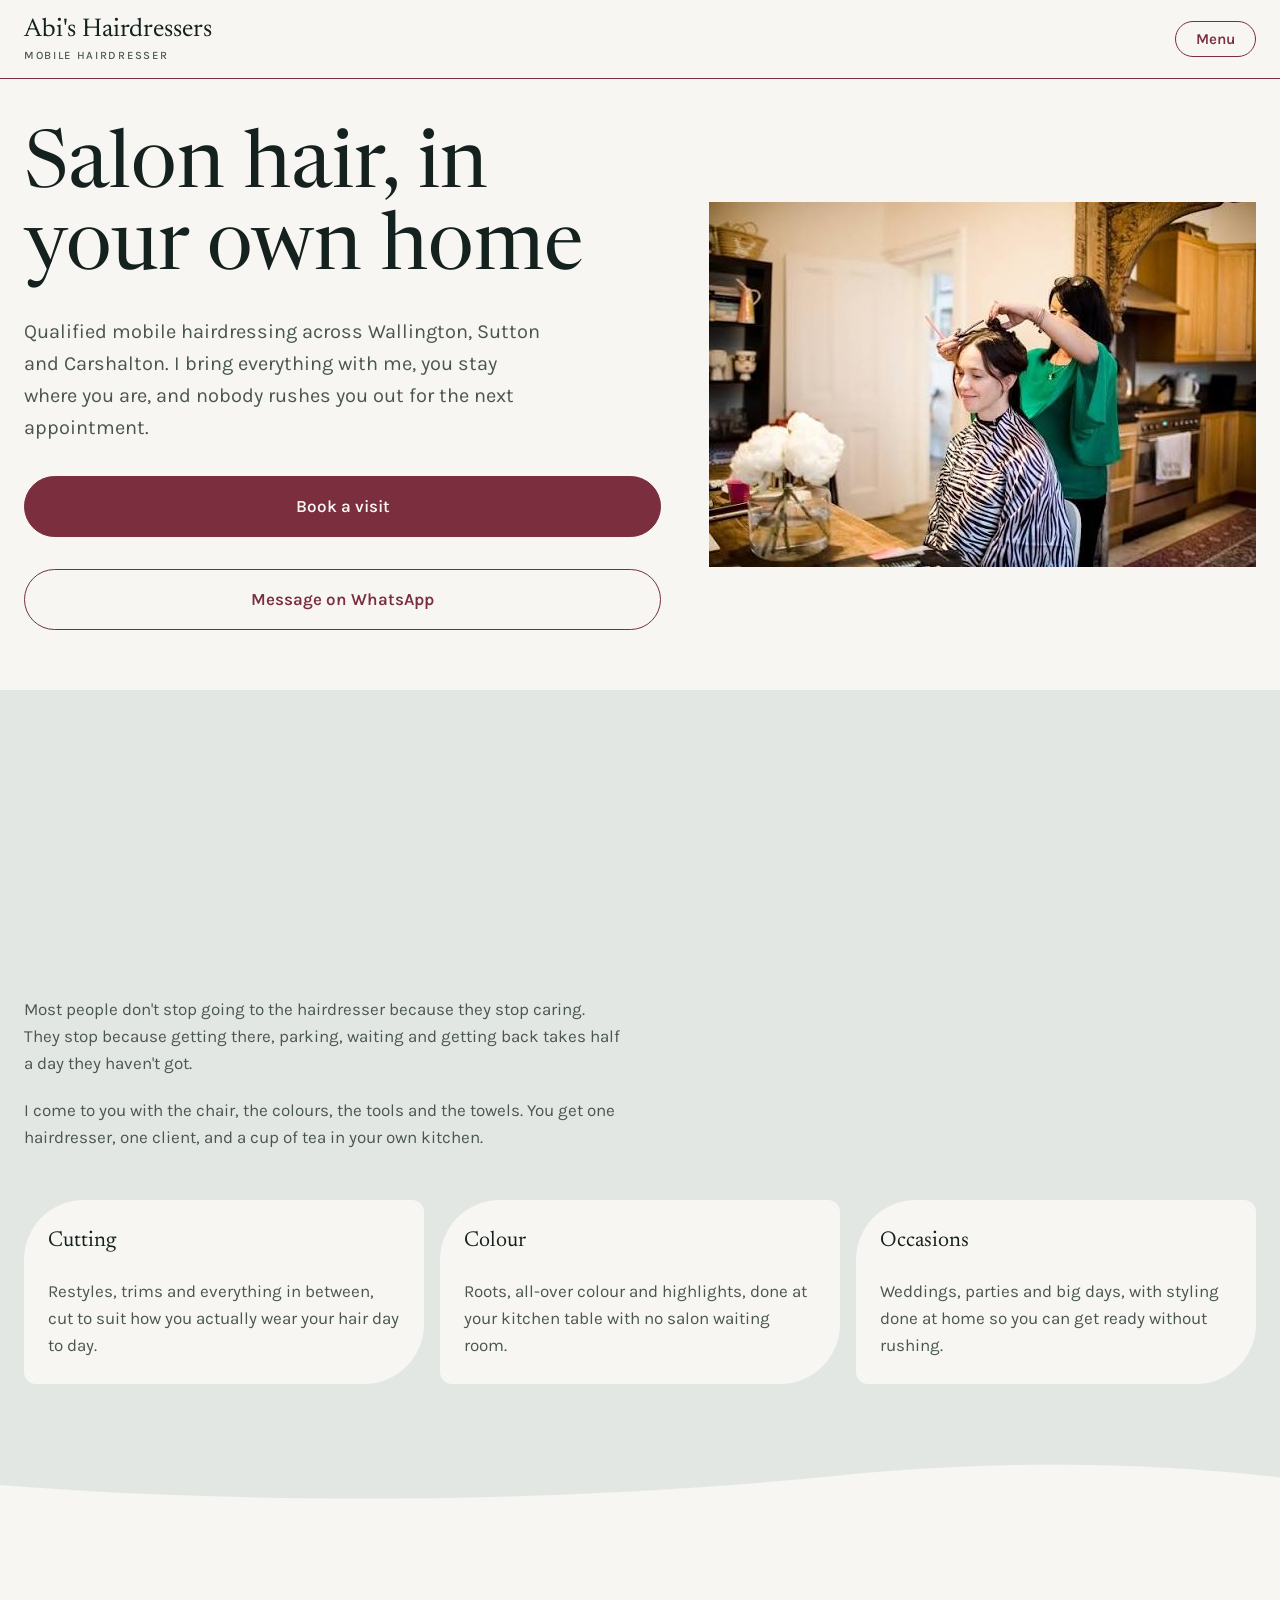
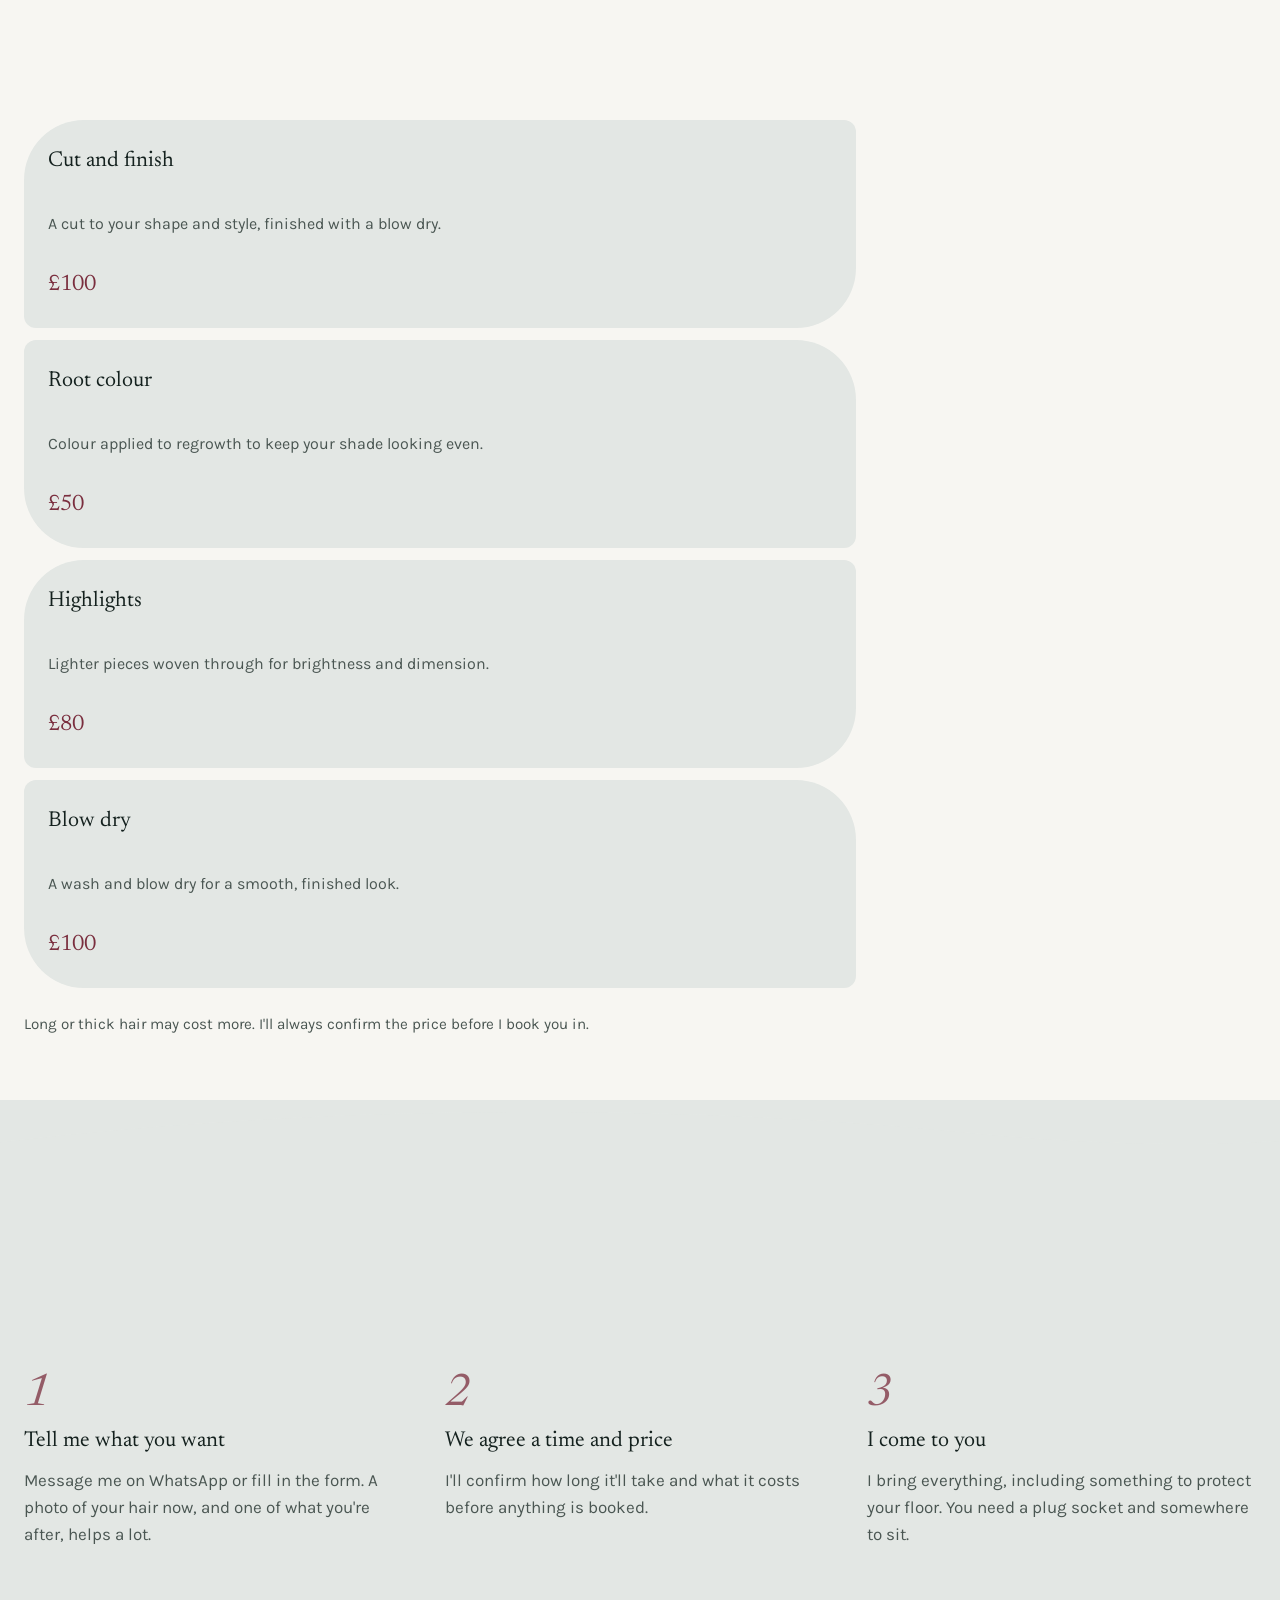
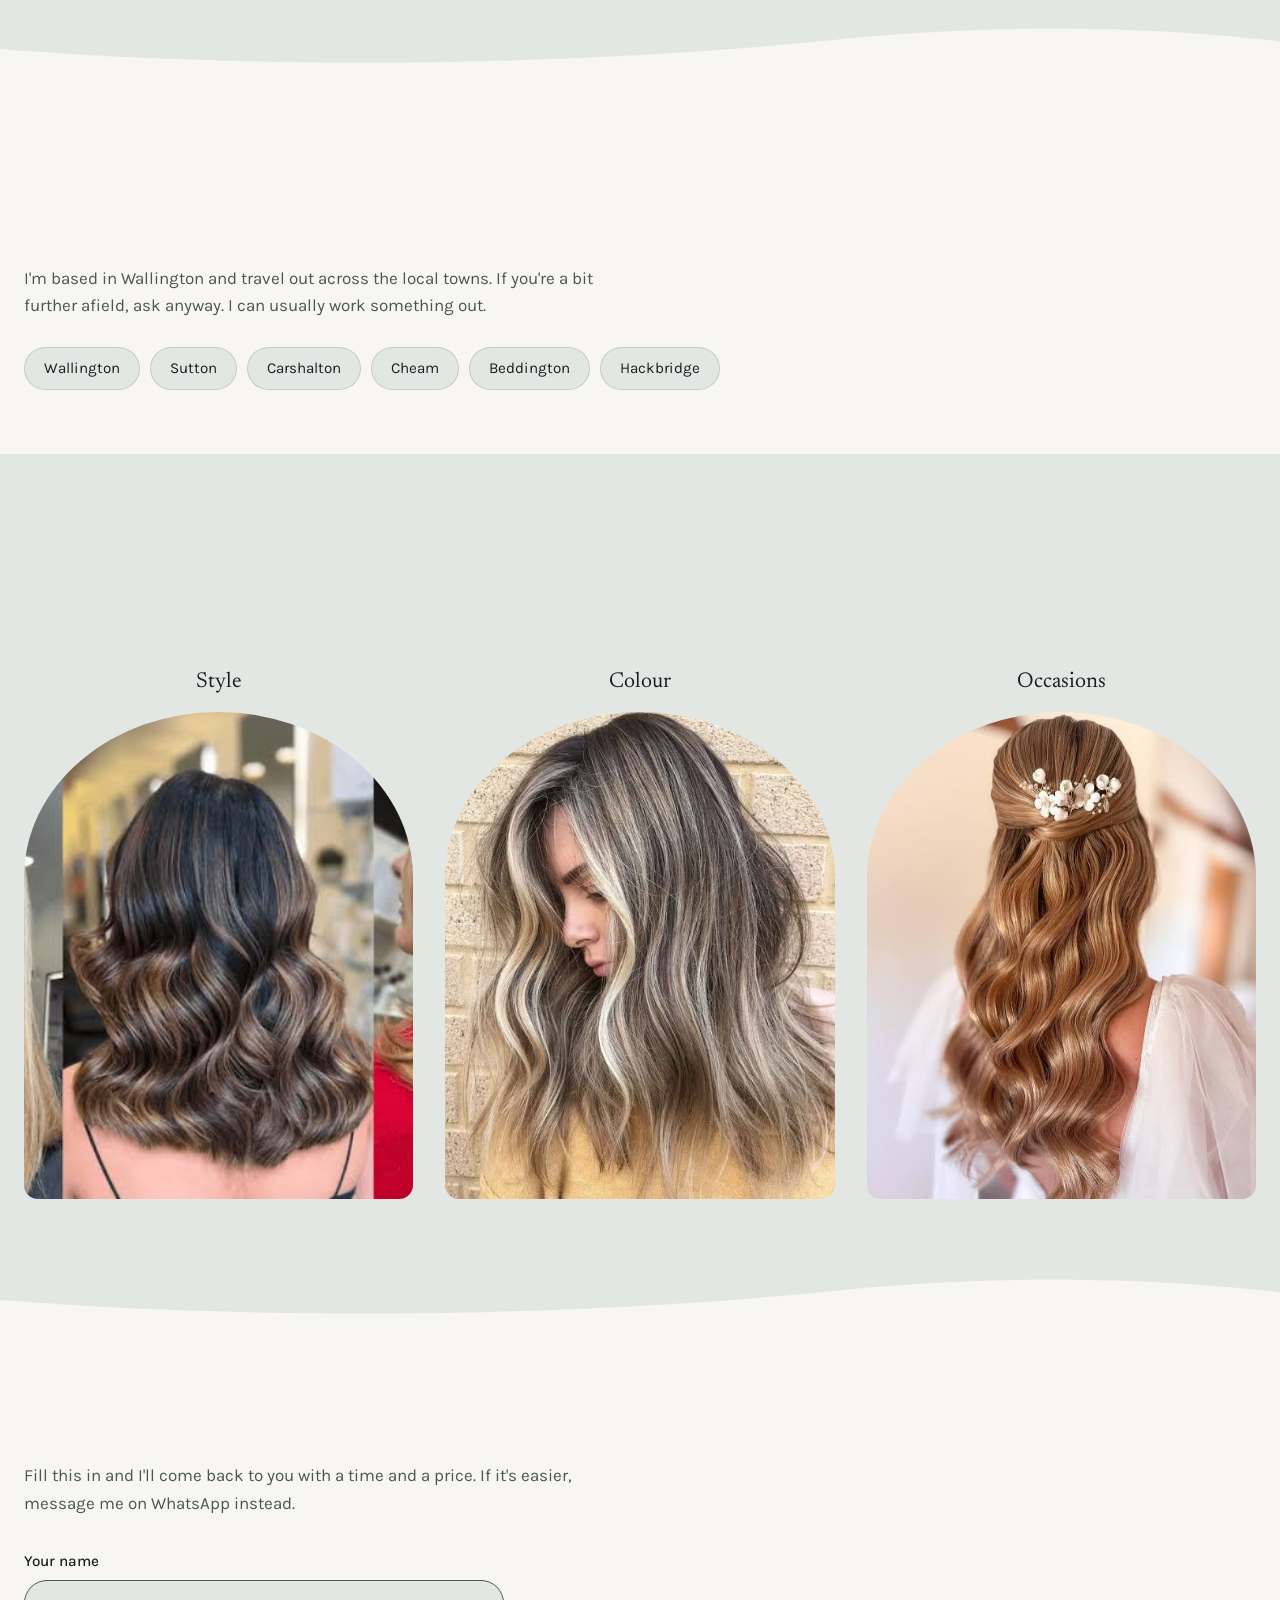
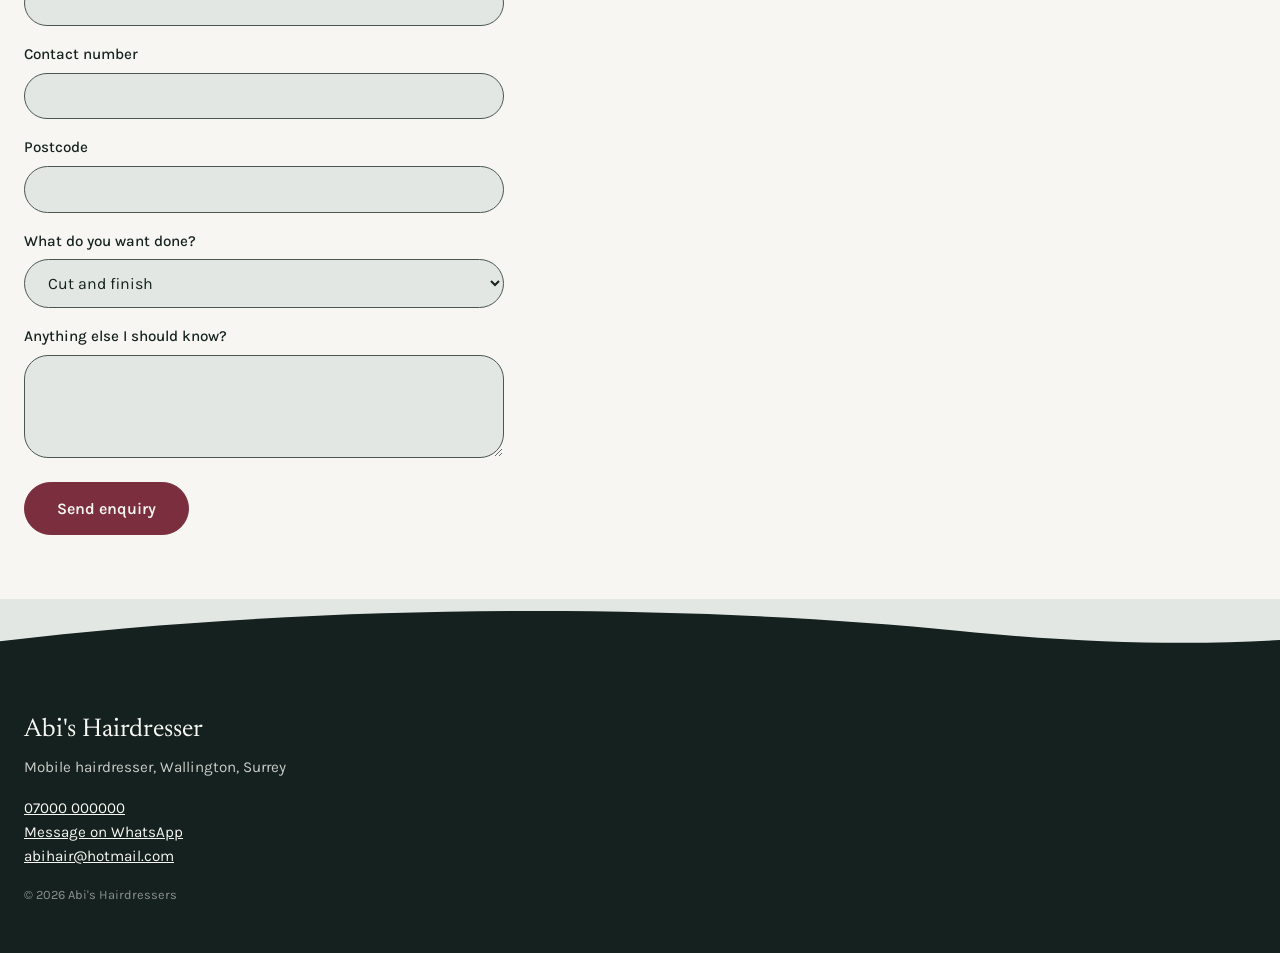
==== commit 55b2e29e: "JS fade" ====
--- a/index.html
+++ b/index.html
@@ -63,7 +63,7 @@
         </svg>
 
         <section id="what">
-            <h2>A salon appointment without leaving the house</h2>
+            <h2 class="rise">A salon appointment without leaving the house</h2>
             <p>Most people don't stop going to the hairdresser because they stop caring. They stop because getting
                 there, parking, waiting and getting back takes half a day they haven't got.</p>
             <p>I come to you with the chair, the colours, the tools and the towels. You get one hairdresser, one client,
@@ -92,7 +92,7 @@
         </svg>
 
         <section id="price">
-            <h2>Clear prices, no surprises at the door</h2>
+            <h2 class="rise">Clear prices, no surprises at the door</h2>
 
             <div class="services">
                 <div class="service">
@@ -129,7 +129,7 @@
         </svg>
 
         <section id="how">
-            <h2>From message to finished hair</h2>
+            <h2 class="rise">From message to finished hair</h2>
 
             <div class="process">
                 <div class="step">
@@ -160,7 +160,7 @@
         </svg>
 
         <section id="area">
-            <h2>Wallington and the surrounding areas</h2>
+            <h2 class="rise">Wallington and the surrounding areas</h2>
             <p>I'm based in Wallington and travel out across the local towns. If you're a bit further afield, ask
                 anyway. I can usually work something out.</p>
             <ul class="towns">
@@ -178,7 +178,7 @@
         </svg>
 
         <section id="gallery">
-            <h2>Recent hair</h2>
+            <h2 class="rise">Recent hair</h2>
 
             <div class="hair">
                 <div class="hairtype">
@@ -204,7 +204,7 @@
         </svg>
 
         <section id="visit">
-            <h2>Tell me what you're after</h2>
+            <h2 class="rise">Tell me what you're after</h2>
             <p>Fill this in and I'll come back to you with a time and a price. If it's easier, message me on WhatsApp
                 instead.</p>
 
--- a/styles.css
+++ b/styles.css
@@ -100,7 +100,7 @@
     display: block;
     padding: 0.65rem 0;
     font-family: var(--f-display);
-    font-size: clamp(1.6rem, 7vw, 2.2rem);
+    font-size: clamp(1.3rem, 6vw, 1.8rem);
     line-height: 1.2;
     color: var(--bone);
     text-decoration: none;
@@ -127,10 +127,11 @@
     top: 0;
     right: 0;
     bottom: 0;
-    width: min(320px, 85%);
+    width: min(240px, 65%);
     z-index: 20;
     padding: 6rem 2rem 2rem;
-    background: var(--ink);
+    background: rgba(122, 46, 62, 0.90);
+    backdrop-filter: blur(12px); 
     border-radius: 120px 0 0 120px;
     transform: translateX(100%);
     transition: transform 0.4s ease;
@@ -140,6 +141,7 @@
 
 .panelfoot {
     margin-top: auto;
+    text-align: center;
     font-size: 0.9rem;
     color: rgba(247, 246, 242, 0.7);
 }
@@ -498,3 +500,13 @@
     background: var(--bone);
 }
 
+.rise {
+    opacity: 0;
+    transform: translateY(16px);
+    transition: opacity 0.7s ease, transform 0.7s ease;
+}
+
+.rise.in {
+    opacity: 1;
+    transform: none;
+}
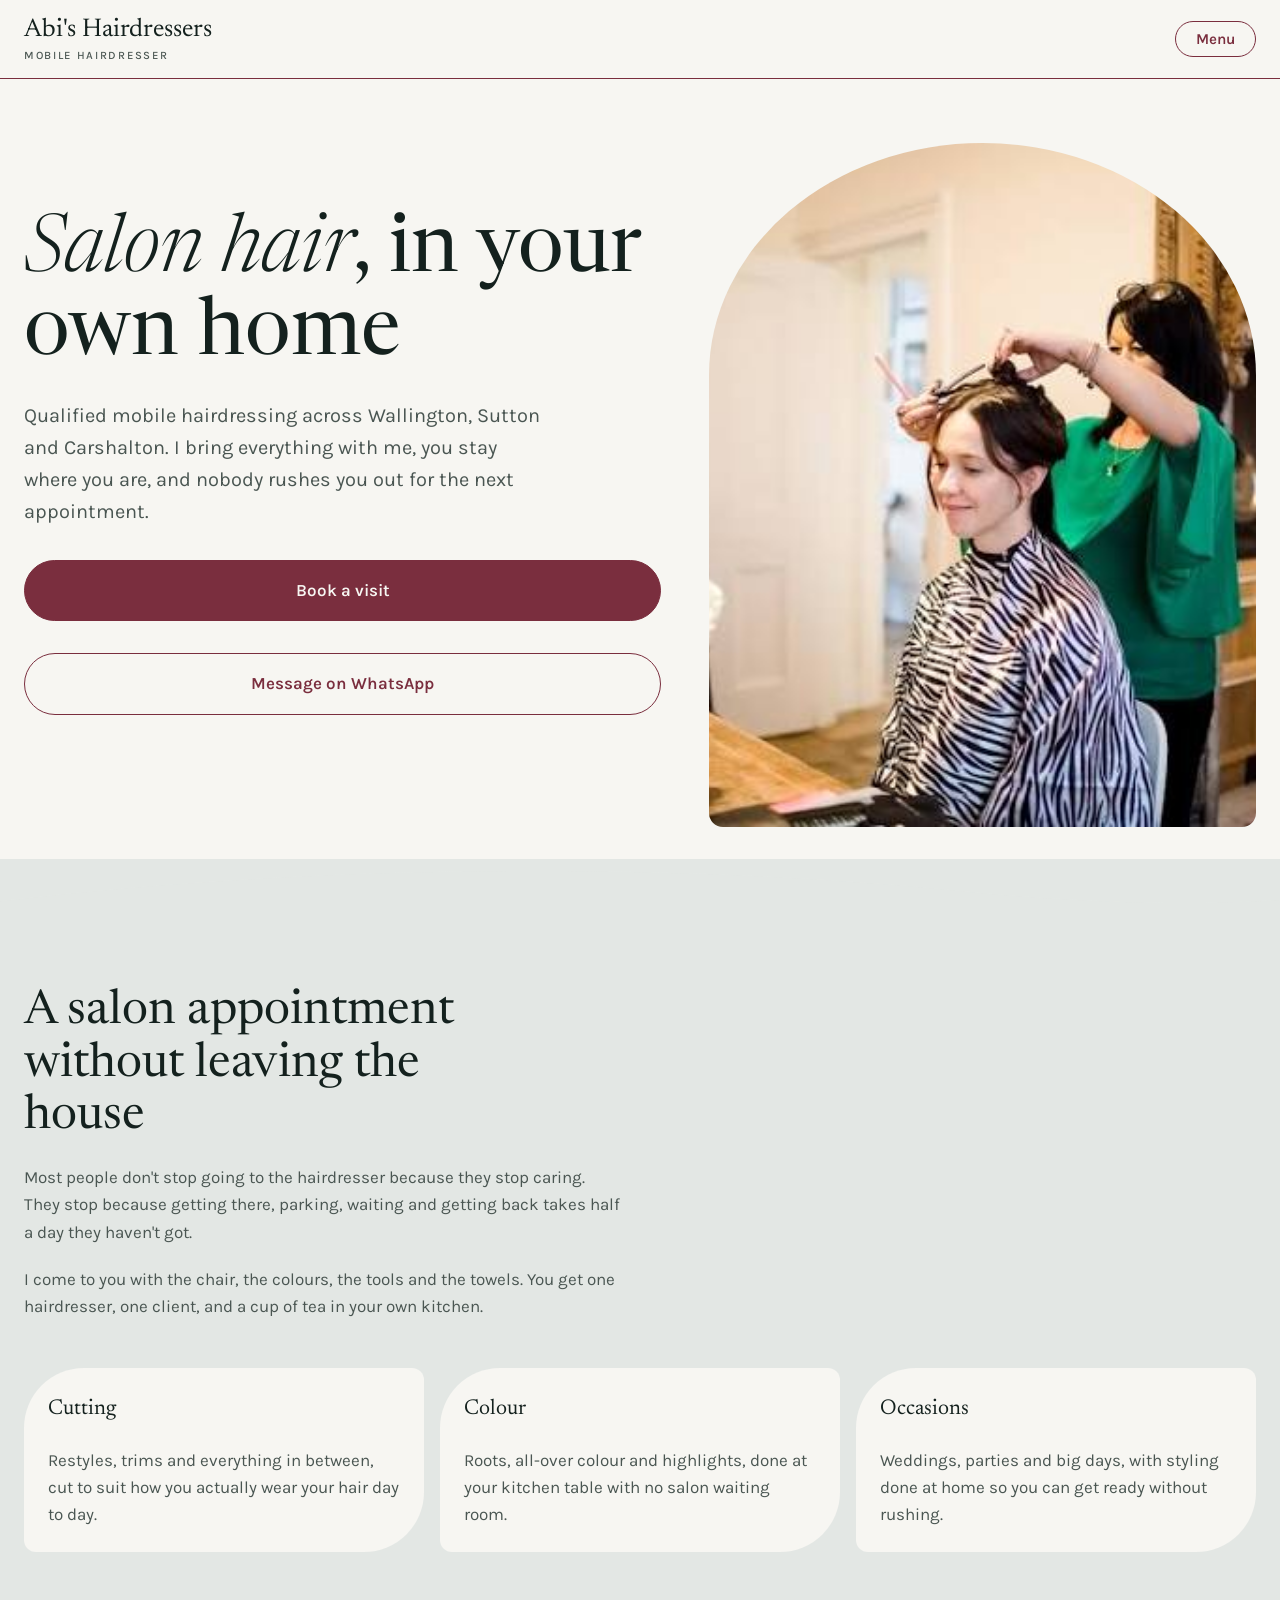
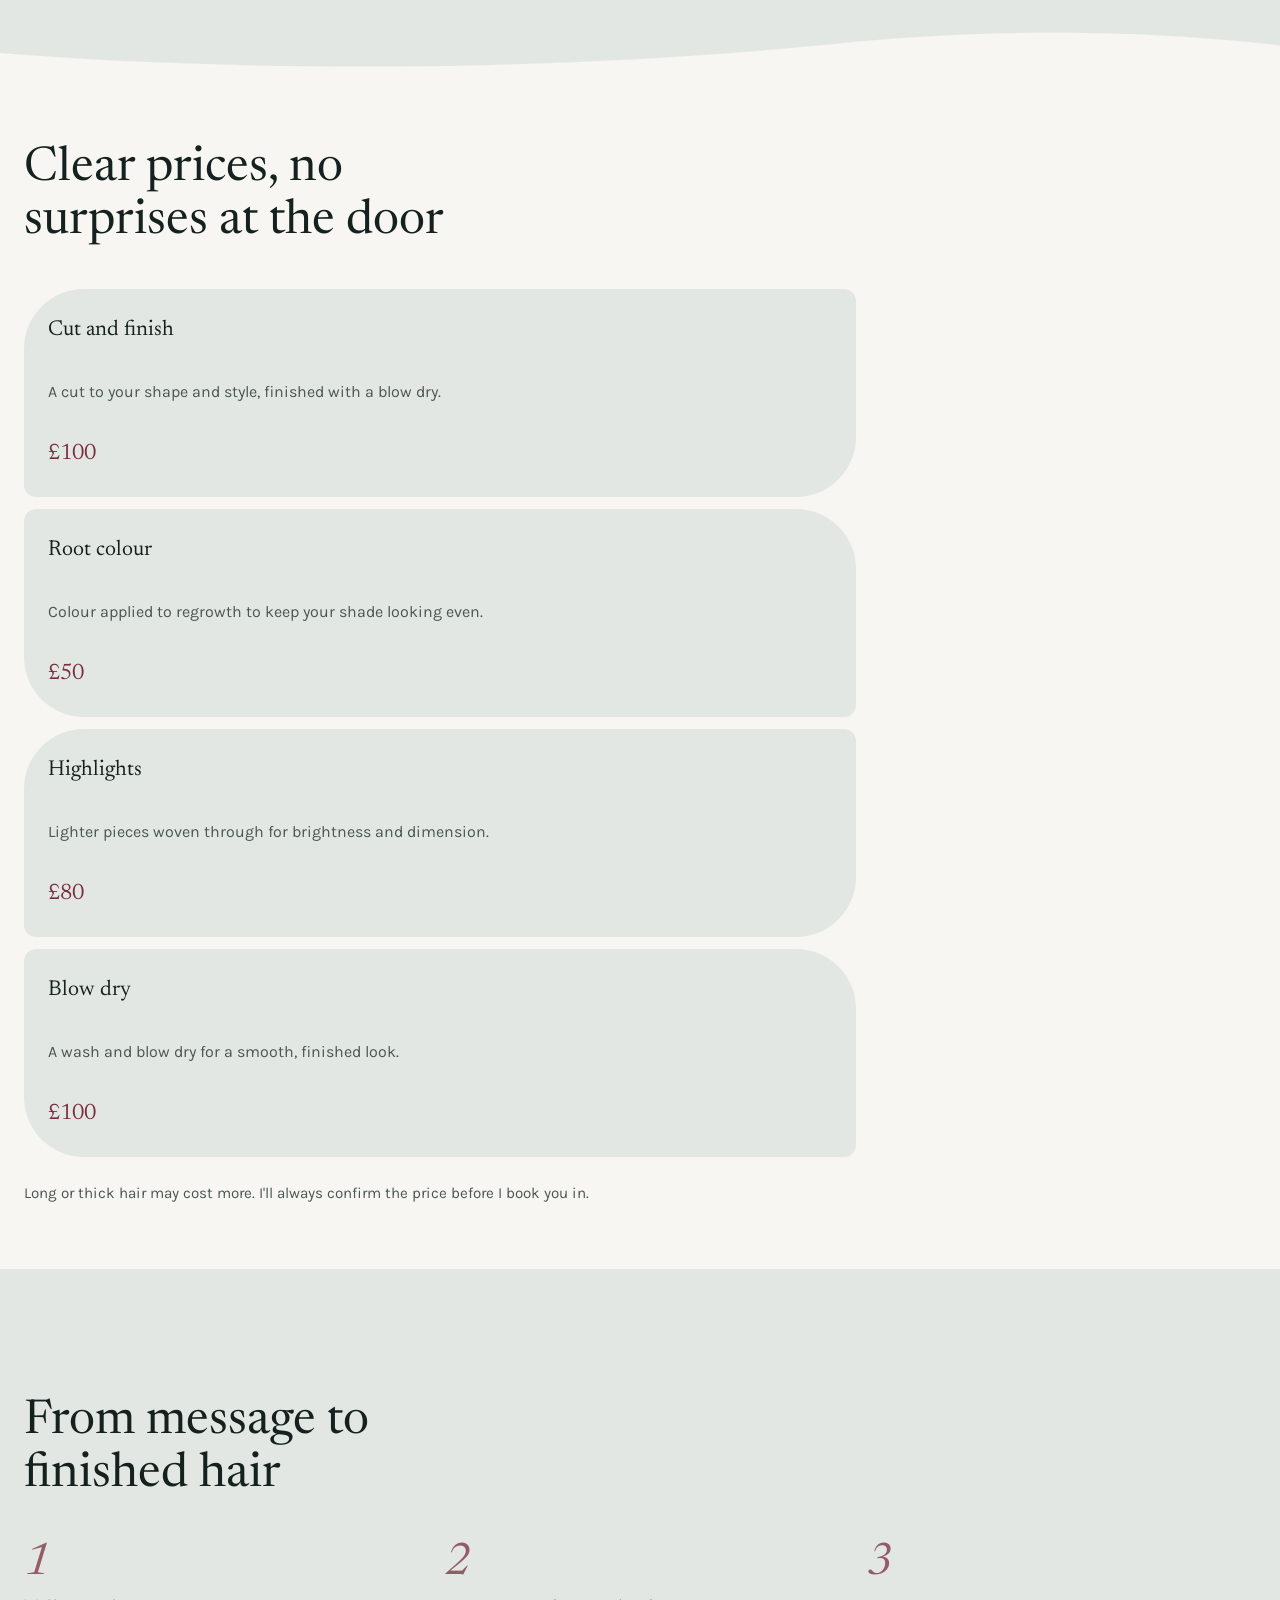
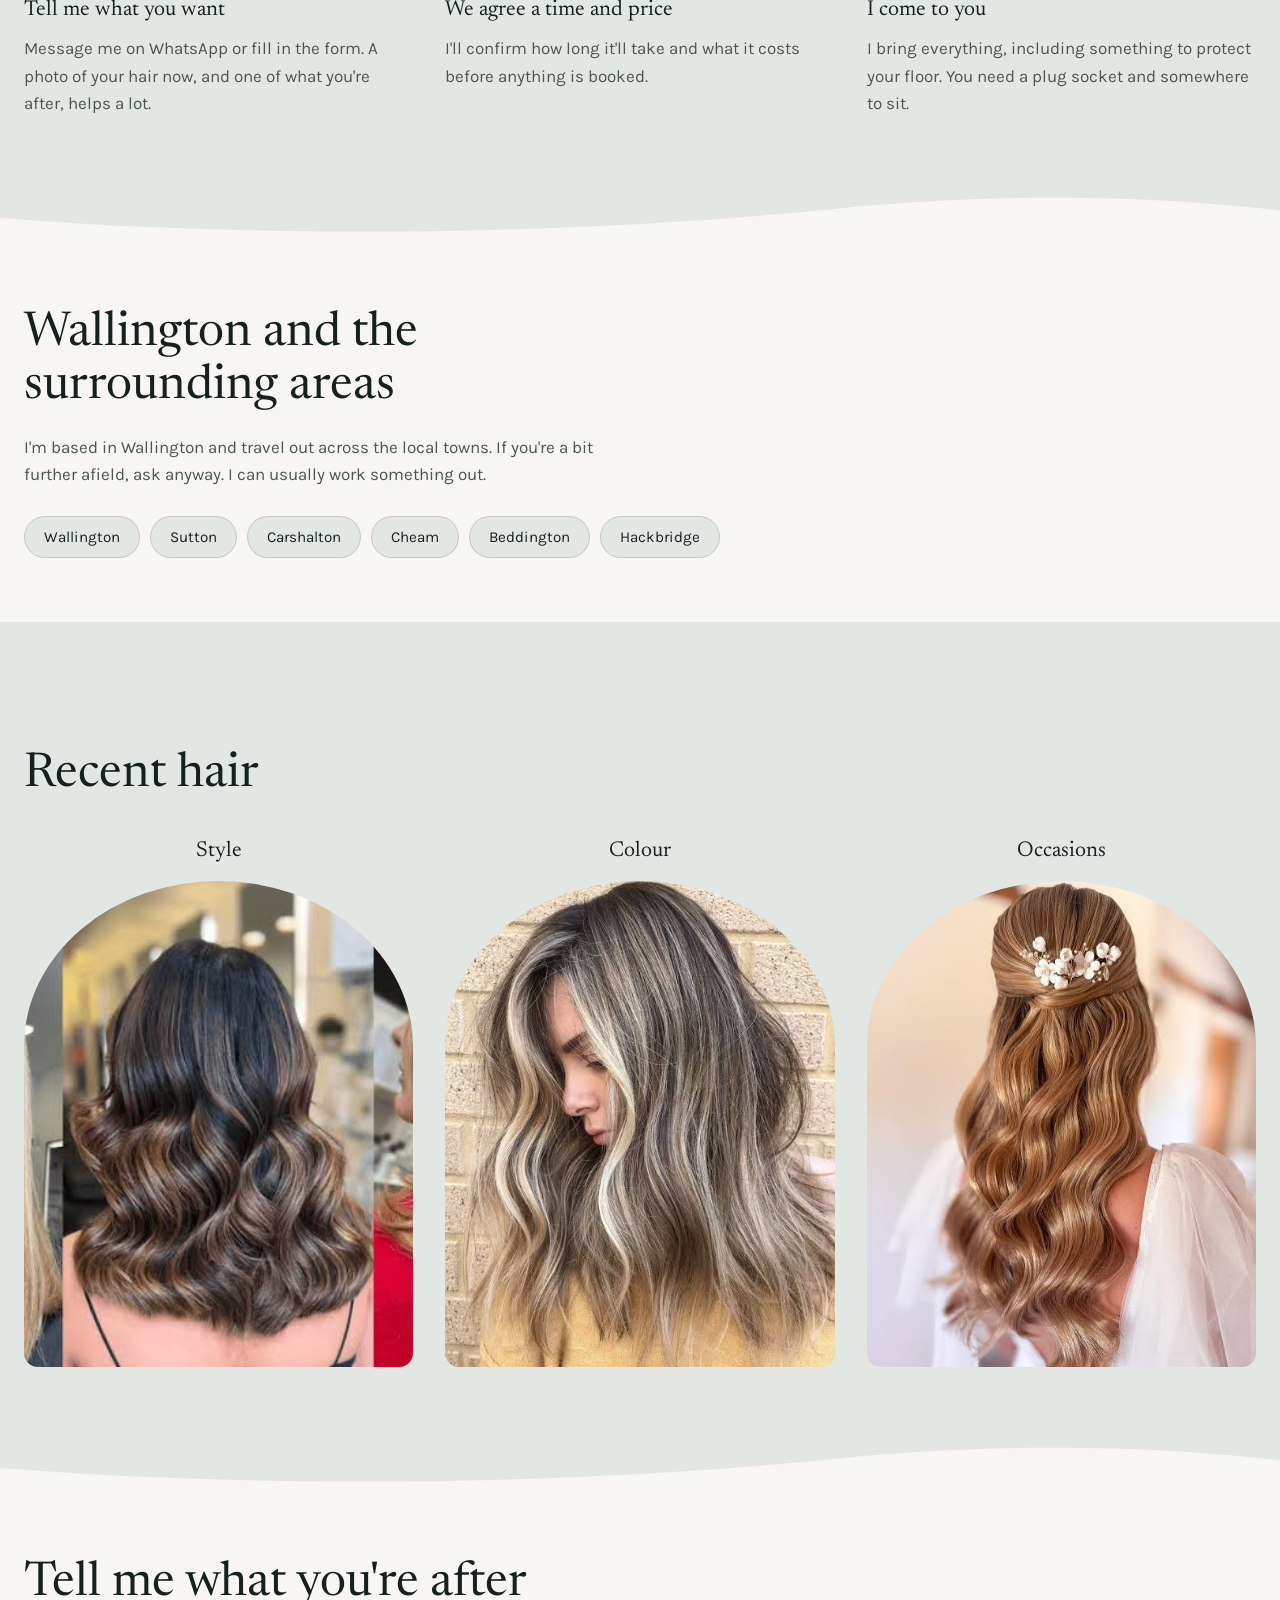
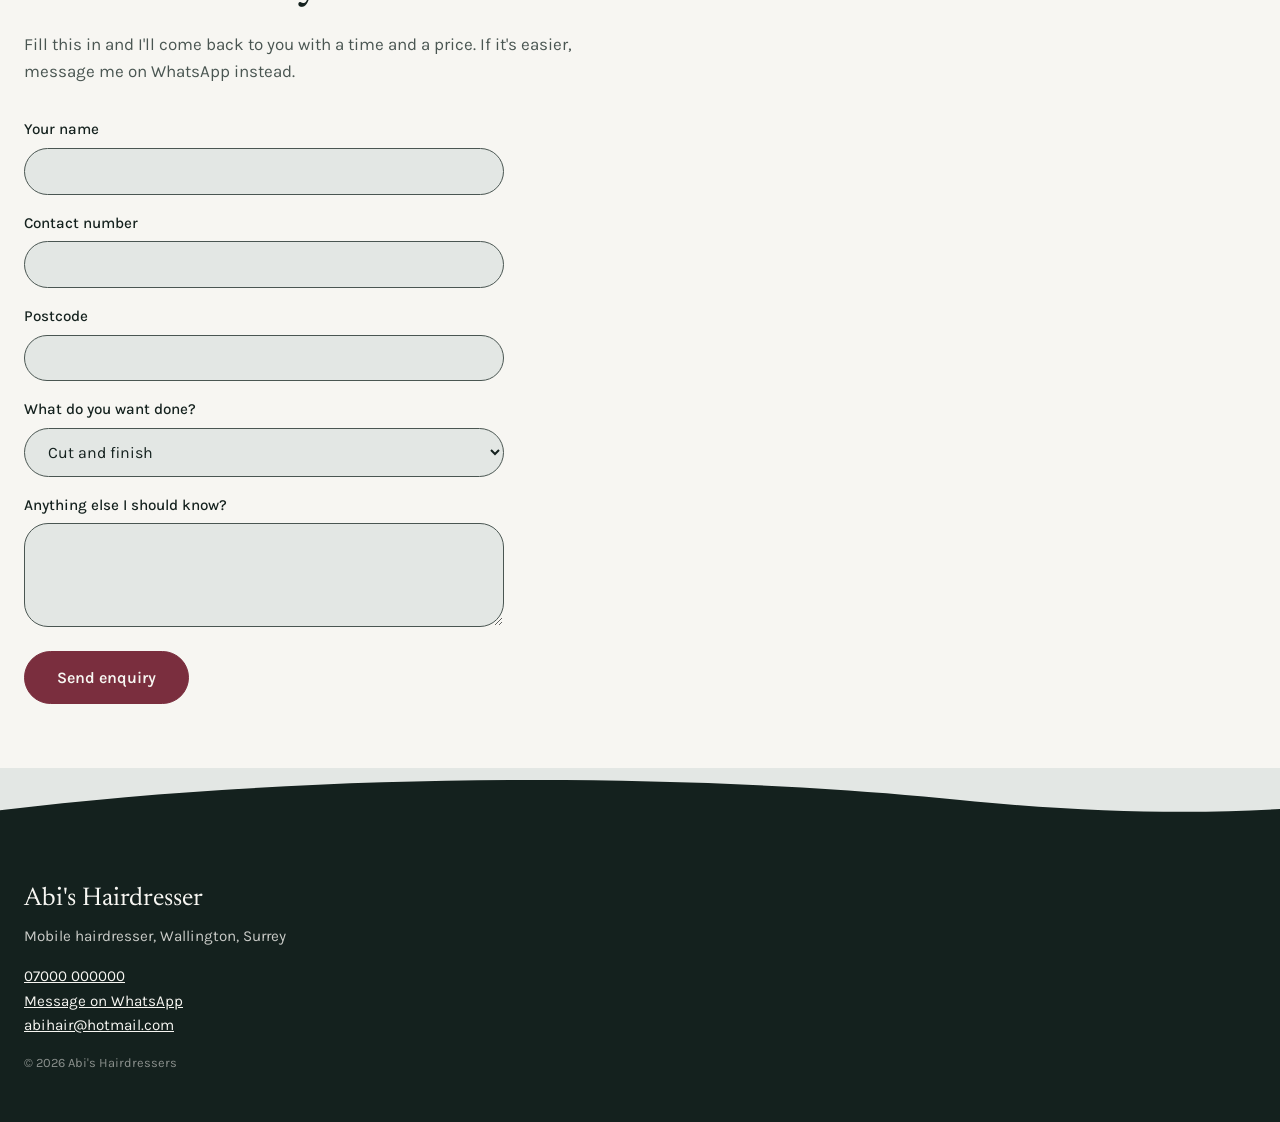
==== commit b8763526: "Hero edit" ====
--- a/index.html
+++ b/index.html
@@ -47,7 +47,7 @@
 
         <section id="hero">
             <div class="herotext">
-                <h1>Salon hair, in your own home</h1>
+                <h1><span>Salon hair</span>, in your own home</h1>
                 <p>Qualified mobile hairdressing across Wallington, Sutton and Carshalton. I bring everything with me,
                     you
                     stay where you are, and nobody rushes you out for the next appointment.</p>
--- a/styles.css
+++ b/styles.css
@@ -40,8 +40,21 @@
 }
 
 #hero {
-    padding: 3rem 1.5rem;
-    background: var(--bone);
+    padding: 2rem 1.5rem;
+    background: var(--bone);
+}
+
+#hero span {
+    font-style: italic;
+    font-weight: 300;
+}
+
+#hero img {
+    width: 100%;
+    aspect-ratio: 4/5;
+    object-fit: cover;
+    border-radius: 50% 50% 14px 14px / 34% 34% 14px 14px;
+    margin-top: 2rem;
 }
 
 #hero p {
@@ -70,7 +83,7 @@
     padding: 1rem 1.5rem;
     background: var(--bone);
     z-index: 10;
-    display:flex;
+    display: flex;
     align-items: center;
     gap: 1rem;
     justify-content: space-between;
@@ -131,7 +144,7 @@
     z-index: 20;
     padding: 6rem 2rem 2rem;
     background: rgba(122, 46, 62, 0.90);
-    backdrop-filter: blur(12px); 
+    backdrop-filter: blur(12px);
     border-radius: 120px 0 0 120px;
     transform: translateX(100%);
     transition: transform 0.4s ease;
@@ -178,7 +191,7 @@
 
 #closeBtn {
     position: absolute;
-    top:1.5rem;
+    top: 1.5rem;
     right: 2rem;
     font-family: var(--f-ui);
     font-size: 0.9rem;
@@ -191,7 +204,13 @@
     cursor: pointer;
 }
 
-#what, #price, #how, #area, #visit, #thanks, #gallery {
+#what,
+#price,
+#how,
+#area,
+#visit,
+#thanks,
+#gallery {
     padding: 4rem 1.5rem;
 }
 
@@ -207,7 +226,8 @@
     background: var(--mineral);
 }
 
-#what p, #visit > p {
+#what p,
+#visit>p {
     color: var(--ink-soft);
     max-width: 60ch;
     margin-top: 1.25rem;
@@ -240,7 +260,8 @@
     background: var(--bone);
 }
 
-.service, .trioblock {
+.service,
+.trioblock {
     padding: 1.5rem;
     margin-bottom: 0.75rem;
     border-radius: 60px 12px 60px 12px;
@@ -261,7 +282,7 @@
     color: var(--wine);
 }
 
-#price > p {
+#price>p {
     margin-top: 1.5rem;
     font-size: 0.95rem;
     color: var(--ink-soft);
@@ -294,7 +315,7 @@
     margin-top: 0.4rem;
 }
 
-#area { 
+#area {
     background: var(--bone);
 }
 
@@ -334,7 +355,9 @@
     margin-bottom: -0.6rem;
 }
 
-input, select, textarea {
+input,
+select,
+textarea {
     font-family: var(--f-ui);
     font-size: 1rem;
     color: var(--ink);
@@ -360,7 +383,7 @@
     padding: 1rem 2rem;
     margin-top: 0.5rem;
     cursor: pointer;
-    align-self:start;
+    align-self: start;
 }
 
 .btn {
@@ -483,7 +506,7 @@
     .herotext {
         flex: 1.2;
     }
-    
+
     #hero img {
         flex: 1;
     }
@@ -509,4 +532,16 @@
 .rise.in {
     opacity: 1;
     transform: none;
+}
+
+@media (prefers-reduced-motion: reduce) {
+    .rise {
+        opacity: 1;
+        transform: none;
+        transition: none;
+    }
+
+    #panel {
+        transition: none;
+    }
 }
